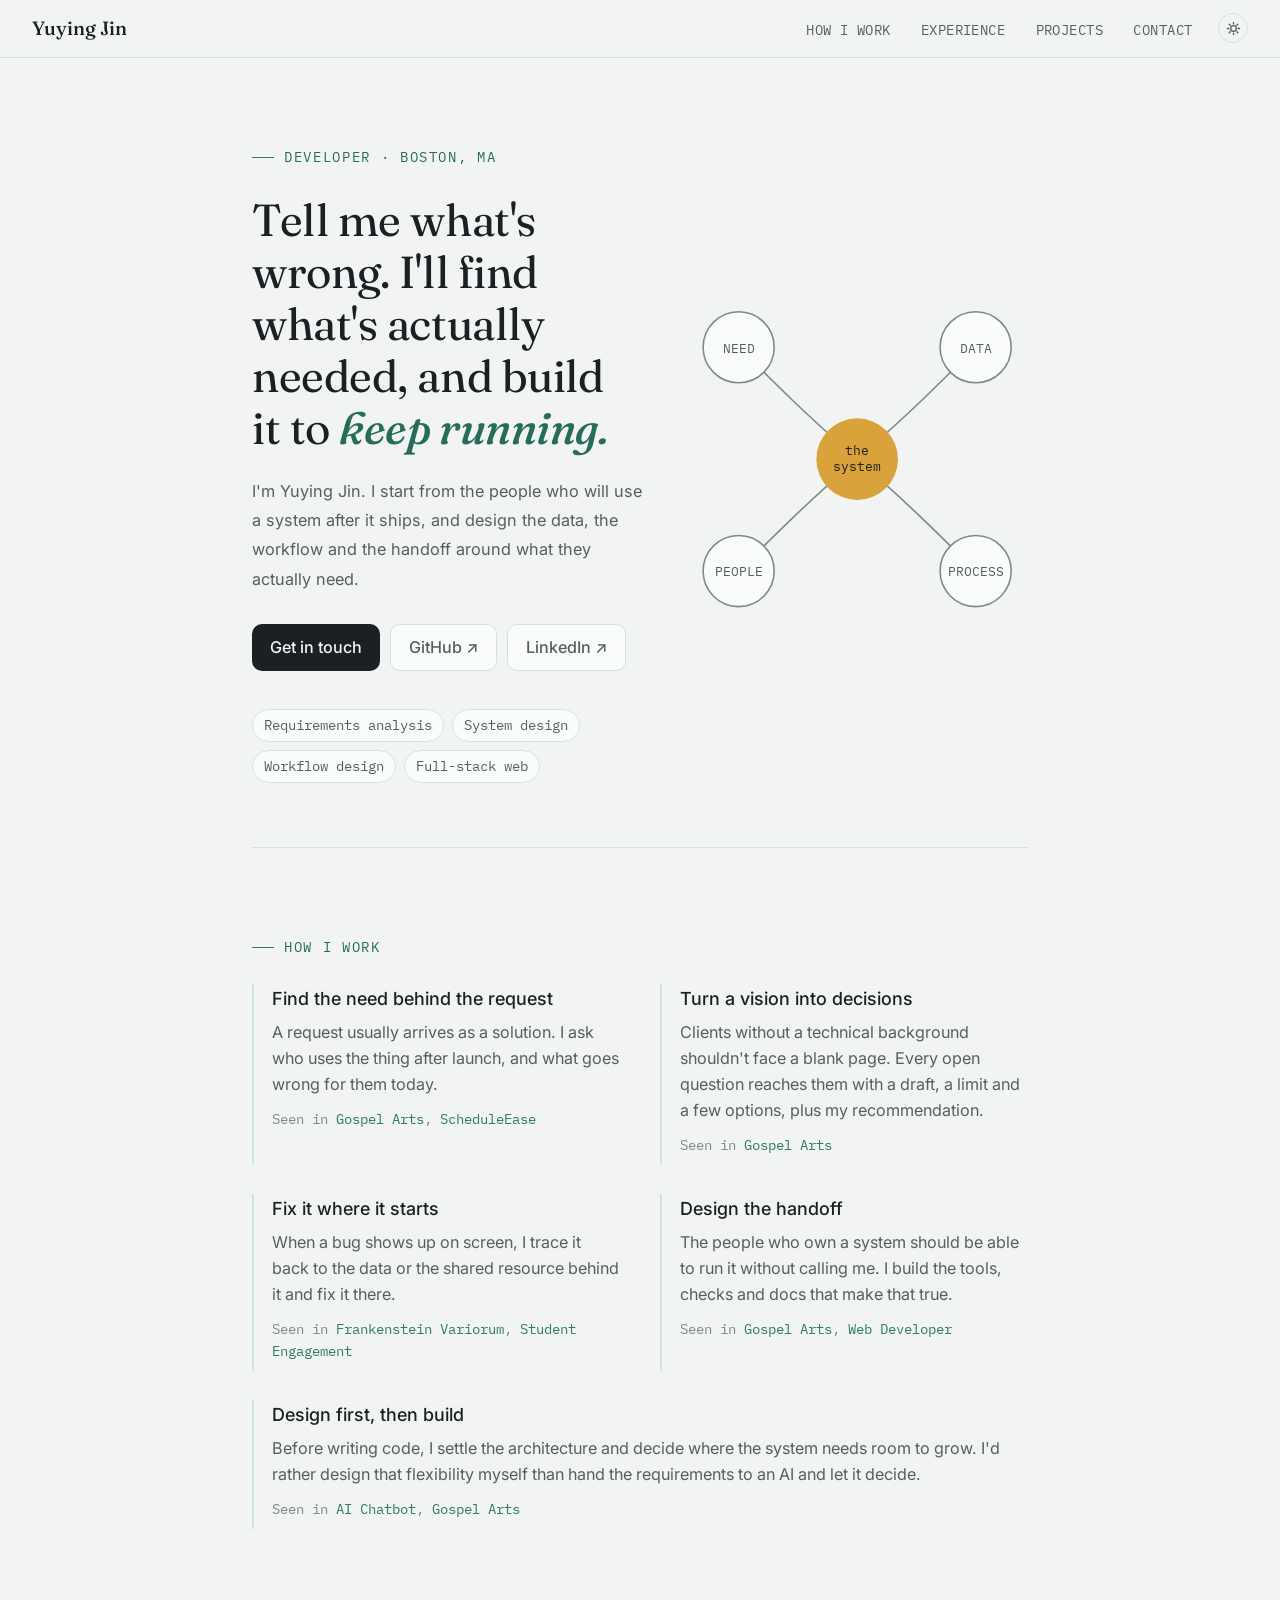
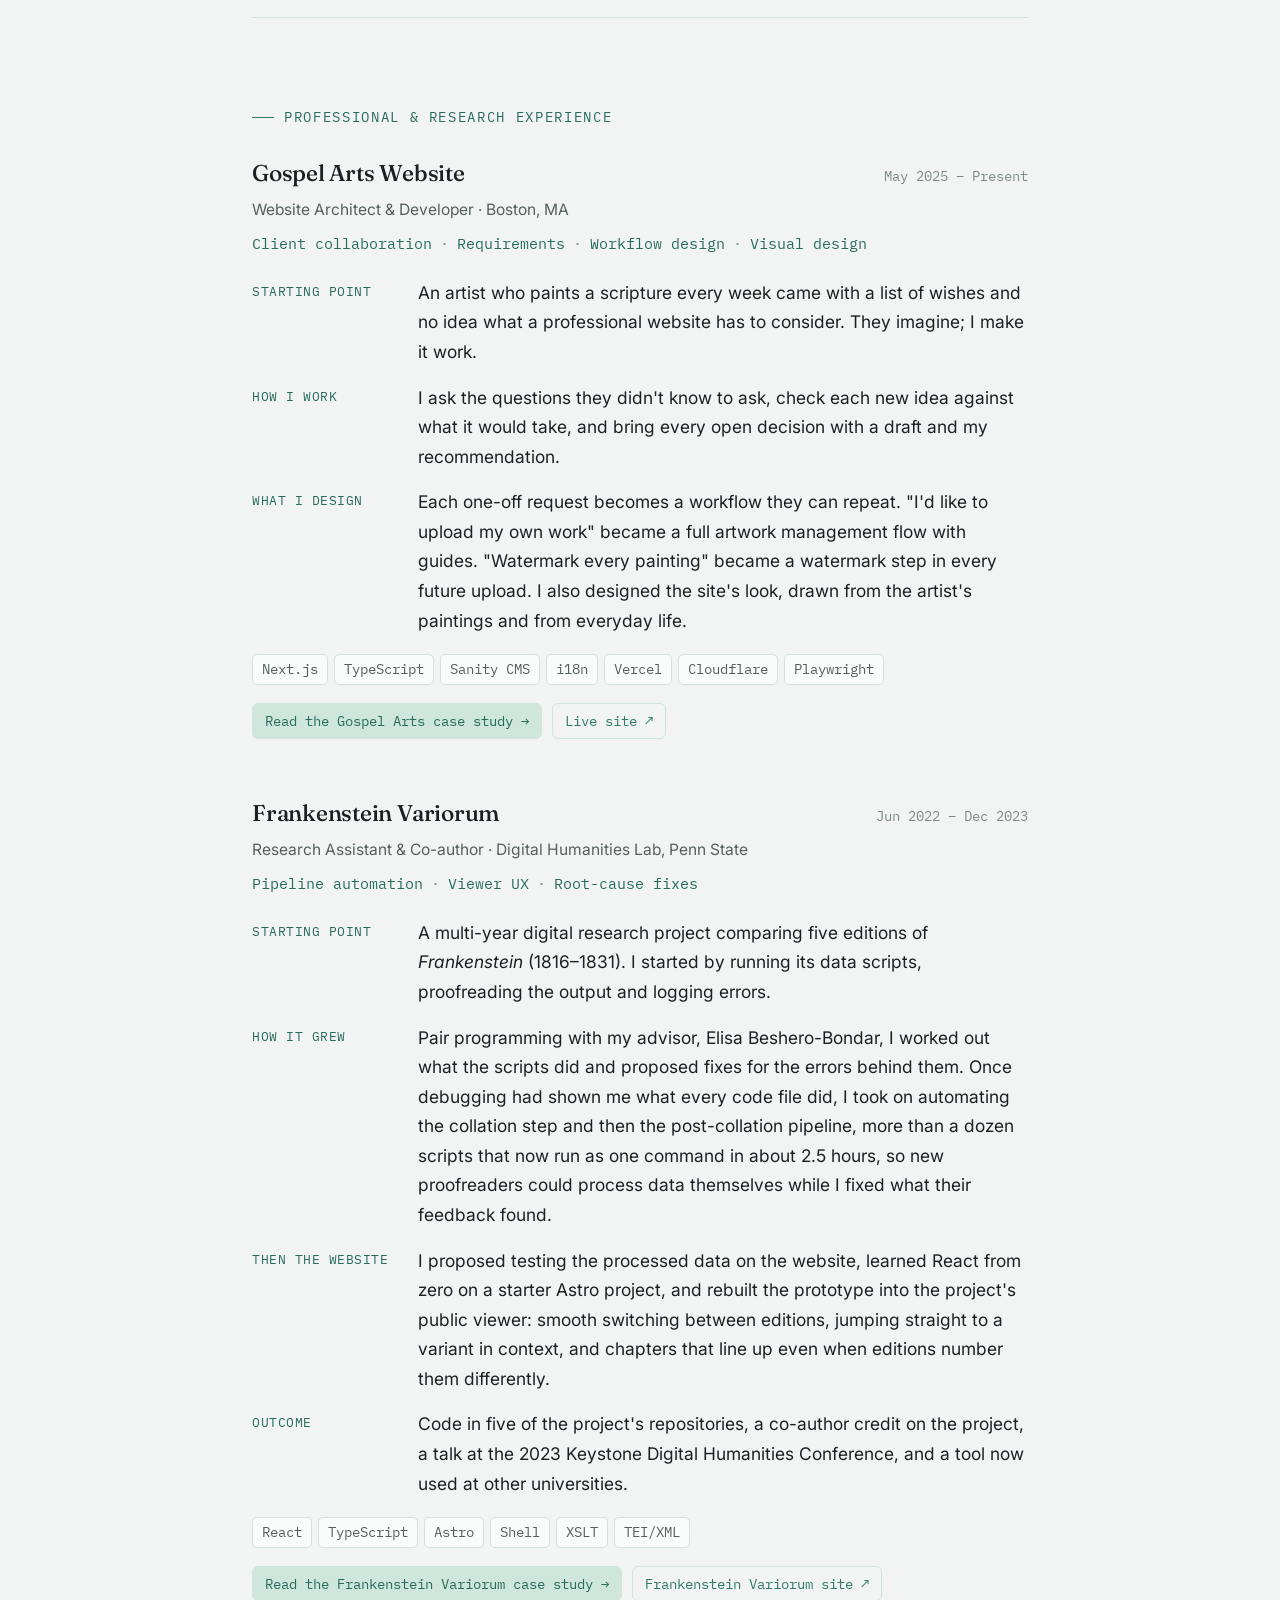
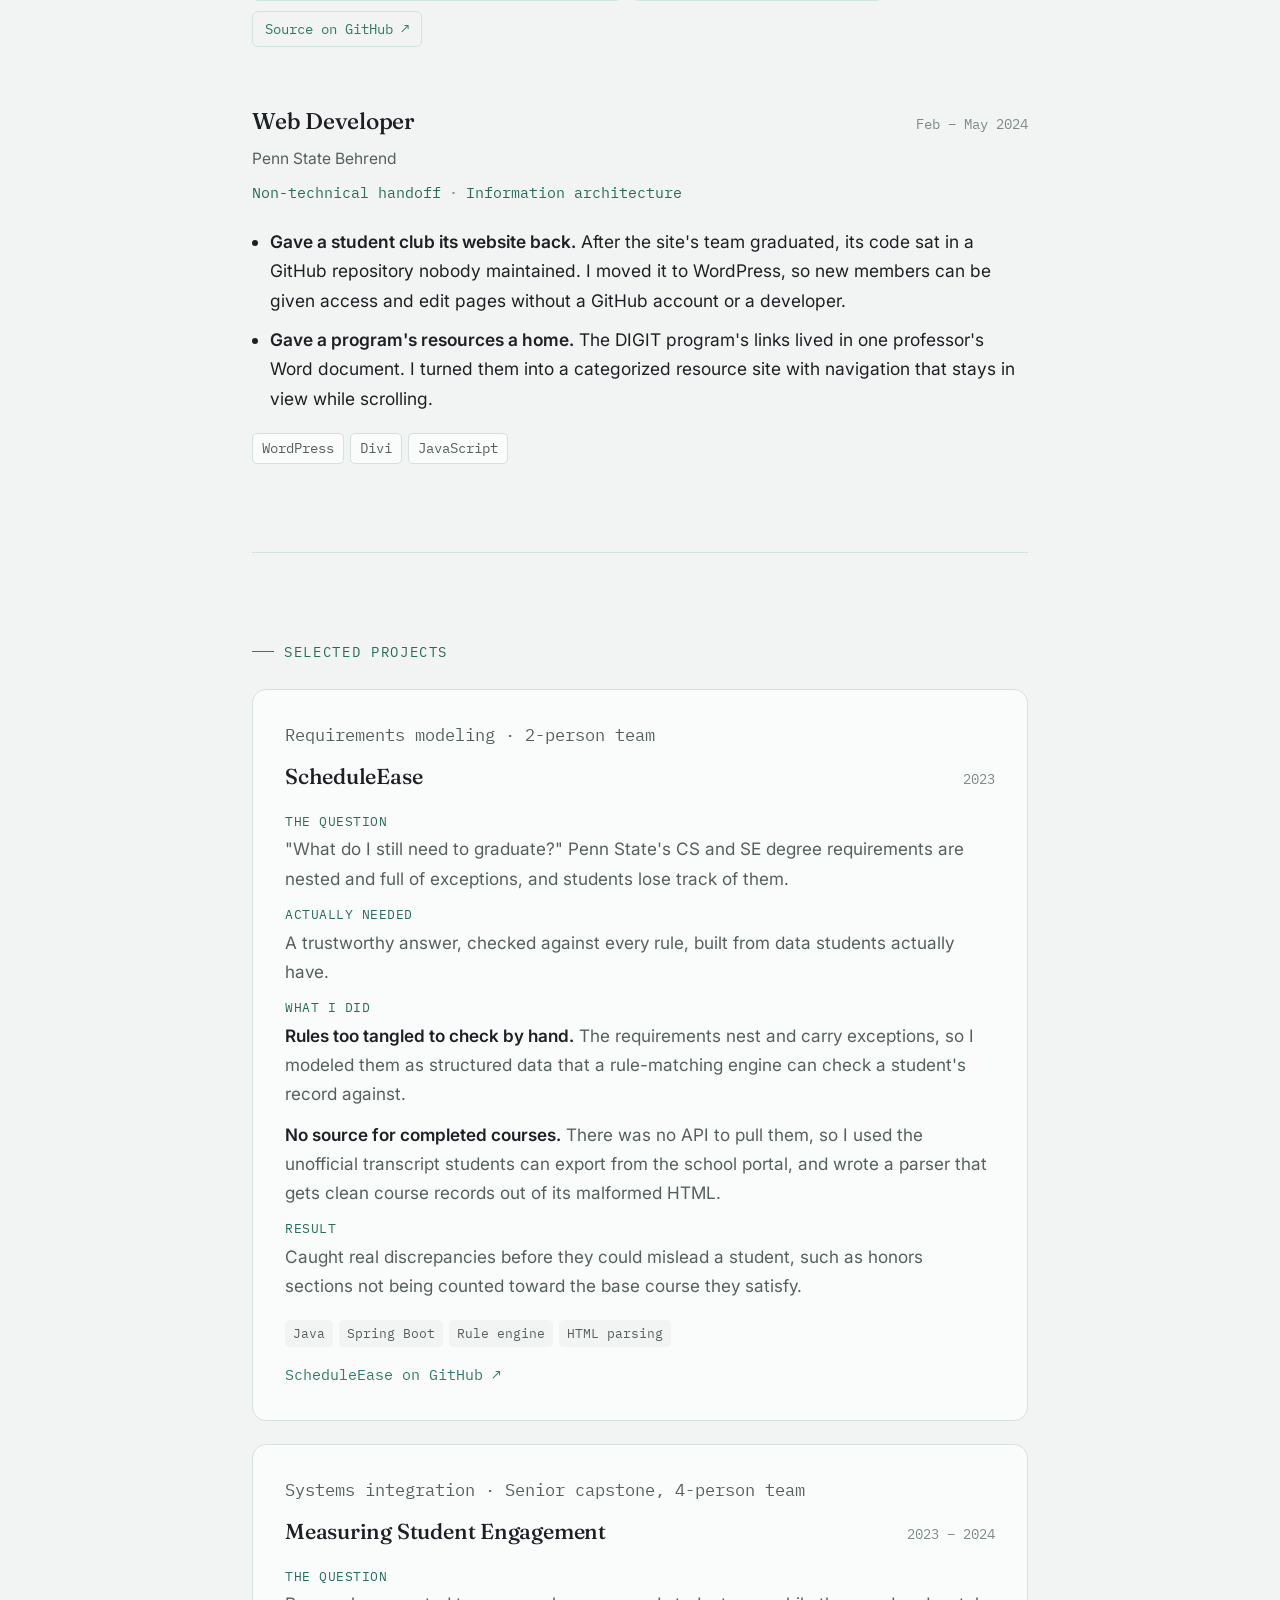
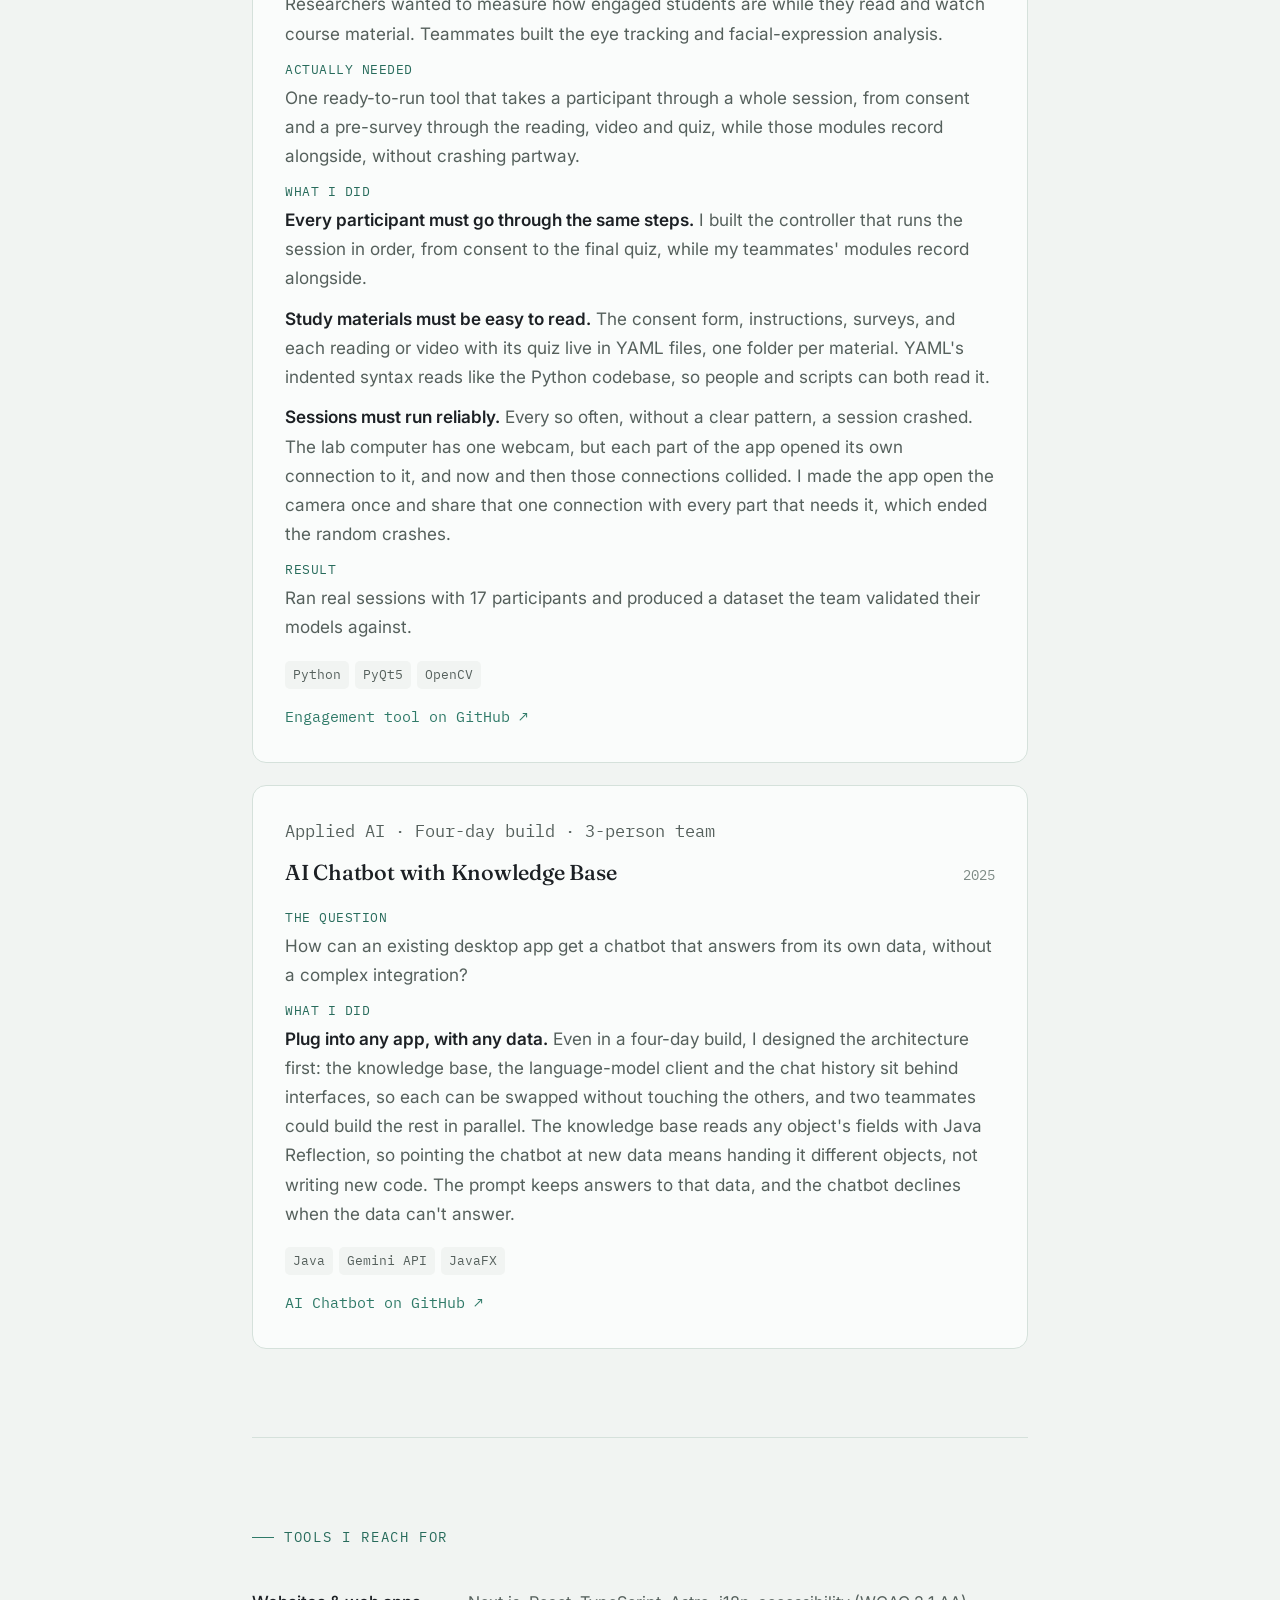
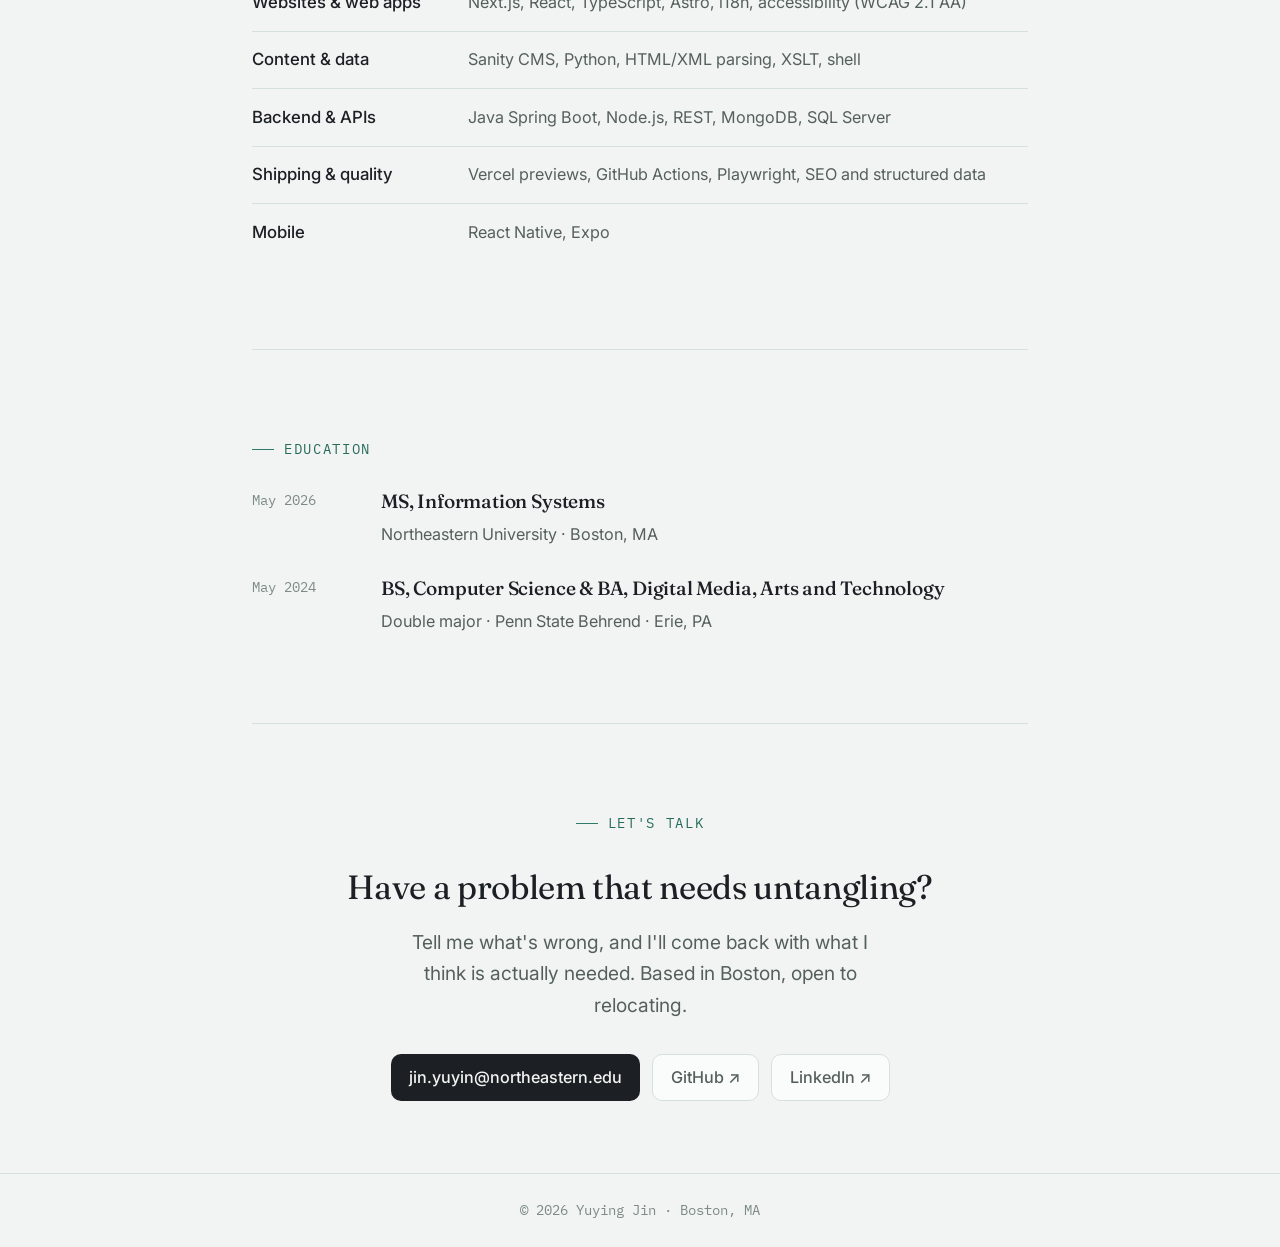
==== index.html @ 967699b0 "Add Google Search Console verification" ====
<!DOCTYPE html>
<html lang="en">
<head>
<meta charset="UTF-8">
<meta name="viewport" content="width=device-width, initial-scale=1.0">
<title>Yuying Jin · Developer in Boston: Requirements, Systems, Workflows</title>
<meta name="description" content="Yuying Jin is a Boston-based full-stack developer who turns vague needs into working systems: requirements analysis, system and workflow design, and handoffs non-technical teams can run.">
<link rel="canonical" href="https://yuying-jin.github.io/">
<meta name="author" content="Yuying Jin">
<meta name="google-site-verification" content="AFJgG_rHsG5r-a4M-O23NNN3hDXJreeuIgtJnZFR1L4">
<meta name="theme-color" content="#f1f4f2" media="(prefers-color-scheme: light)">
<meta name="theme-color" content="#12161c" media="(prefers-color-scheme: dark)">
<link rel="icon" href="assets/favicon.svg" type="image/svg+xml">

<meta property="og:type" content="profile">
<meta property="og:title" content="Yuying Jin · Developer in Boston">
<meta property="og:description" content="I find what's actually needed behind a request, then design the system and the workflow so it keeps running after I leave.">
<meta property="og:url" content="https://yuying-jin.github.io/">
<meta property="og:site_name" content="Yuying Jin">
<meta property="profile:first_name" content="Yuying">
<meta property="profile:last_name" content="Jin">
<meta name="twitter:card" content="summary">

<script type="application/ld+json">
{
  "@context": "https://schema.org",
  "@type": "ProfilePage",
  "url": "https://yuying-jin.github.io/",
  "mainEntity": {
    "@type": "Person",
    "@id": "https://yuying-jin.github.io/#me",
    "name": "Yuying Jin",
    "jobTitle": "Software Engineer",
    "description": "Full-stack developer focused on requirements analysis, system design and workflow design.",
    "url": "https://yuying-jin.github.io/",
    "address": { "@type": "PostalAddress", "addressLocality": "Boston", "addressRegion": "MA", "addressCountry": "US" },
    "alumniOf": [
      { "@type": "CollegeOrUniversity", "name": "Northeastern University", "url": "https://www.northeastern.edu/" },
      { "@type": "CollegeOrUniversity", "name": "Penn State Behrend", "url": "https://behrend.psu.edu/" }
    ],
    "knowsAbout": ["Requirements analysis", "System design", "Workflow design", "Full-stack web development", "Content management systems", "Next.js", "TypeScript", "Java", "Python"],
    "sameAs": ["https://github.com/Yuying-Jin", "https://www.linkedin.com/in/yuying-jin999"]
  }
}
</script>

<script>
  try { const t = localStorage.getItem('theme'); if (t) document.documentElement.dataset.theme = t; } catch (e) {}
</script>
<link rel="preconnect" href="https://fonts.googleapis.com">
<link rel="preconnect" href="https://fonts.gstatic.com" crossorigin>
<link href="https://fonts.googleapis.com/css2?family=Fraunces:ital,opsz,wght@0,9..144,400;0,9..144,500;1,9..144,500&family=Inter:wght@400;500;600&family=IBM+Plex+Mono:wght@400;500&display=swap" rel="stylesheet">
<link rel="stylesheet" href="assets/site.css">
</head>
<body>

<a id="back-to-top" href="#hero" aria-label="Back to top">
  <svg width="15" height="15" viewBox="0 0 16 16" fill="none" aria-hidden="true"><path d="M8 12V4M4 7l4-4 4 4" stroke="currentColor" stroke-width="1.5" stroke-linecap="round" stroke-linejoin="round"/></svg>
</a>

<nav aria-label="Main">
  <a href="#hero" class="nav-logo">Yuying Jin</a>
  <div class="nav-right">
    <ul class="nav-links">
      <li><a href="#how">How I work</a></li>
      <li><a href="#experience">Experience</a></li>
      <li><a href="#projects">Projects</a></li>
      <li><a href="#contact">Contact</a></li>
    </ul>
    <button class="theme-toggle" type="button" aria-label="Switch theme">
      <svg class="sun" width="15" height="15" viewBox="0 0 16 16" fill="none" aria-hidden="true"><circle cx="8" cy="8" r="3" stroke="currentColor" stroke-width="1.4"/><path d="M8 1.5v1.6M8 12.9v1.6M1.5 8h1.6M12.9 8h1.6M3.4 3.4l1.1 1.1M11.5 11.5l1.1 1.1M3.4 12.6l1.1-1.1M11.5 4.5l1.1-1.1" stroke="currentColor" stroke-width="1.4" stroke-linecap="round"/></svg>
      <svg class="moon" width="15" height="15" viewBox="0 0 16 16" fill="none" aria-hidden="true"><path d="M13.5 9.6A5.6 5.6 0 0 1 6.4 2.5a5.6 5.6 0 1 0 7.1 7.1Z" stroke="currentColor" stroke-width="1.4" stroke-linejoin="round"/></svg>
    </button>
  </div>
</nav>

<main class="container">

  <!-- HERO -->
  <section id="hero">
    <div class="hero-grid">
      <div>
        <p class="eyebrow">Developer · Boston, MA</p>
        <h1>Tell me what's wrong. I'll find what's actually needed, and build it to <em>keep running.</em></h1>
        <p class="hero-desc">
          I'm Yuying Jin. I start from the people who will use a system after it ships,
          and design the data, the workflow and the handoff around what they actually need.
        </p>
        <div class="hero-actions">
          <a href="mailto:jin.yuyin@northeastern.edu" class="btn btn-dark">Get in touch</a>
          <a href="https://github.com/Yuying-Jin" target="_blank" rel="noopener" class="btn btn-outline">GitHub ↗</a>
          <a href="https://www.linkedin.com/in/yuying-jin999" target="_blank" rel="noopener" class="btn btn-outline">LinkedIn ↗</a>
        </div>
        <ul class="hero-tags" aria-label="Focus areas">
          <li class="htag">Requirements analysis</li>
          <li class="htag">System design</li>
          <li class="htag">Workflow design</li>
          <li class="htag">Full-stack web</li>
        </ul>
      </div>

      <div class="node-diagram" aria-hidden="true">
        <svg viewBox="0 0 260 260">
          <path class="path p1" d="M40,45 C70,75 90,95 130,130" />
          <path class="path p2" d="M220,45 C190,75 170,95 130,130" />
          <path class="path p3" d="M40,215 C70,185 90,165 130,130" />
          <path class="path p4" d="M220,215 C190,185 170,165 130,130" />

          <circle class="leaf" cx="40" cy="45" r="27"/>
          <text x="40" y="49" text-anchor="middle">NEED</text>

          <circle class="leaf" cx="220" cy="45" r="27"/>
          <text x="220" y="49" text-anchor="middle">DATA</text>

          <circle class="leaf" cx="40" cy="215" r="27"/>
          <text x="40" y="219" text-anchor="middle">PEOPLE</text>

          <circle class="leaf" cx="220" cy="215" r="27"/>
          <text x="220" y="219" text-anchor="middle">PROCESS</text>

          <circle class="core" cx="130" cy="130" r="31"/>
          <text class="core-label" x="130" y="127" text-anchor="middle">the</text>
          <text class="core-label" x="130" y="139" text-anchor="middle">system</text>
        </svg>
      </div>
    </div>
  </section>

  <!-- HOW I WORK -->
  <section id="how">
    <h2 class="eyebrow">How I work</h2>
    <div class="how-grid">
      <div class="how-block">
        <h3>Find the need behind the request</h3>
        <p>A request usually arrives as a solution. I ask who uses the thing after launch, and what goes wrong for them today.</p>
        <p class="seen-in">Seen in <a href="#gospel-arts">Gospel Arts</a>, <a href="#scheduleease">ScheduleEase</a></p>
      </div>
      <div class="how-block">
        <h3>Turn a vision into decisions</h3>
        <p>Clients without a technical background shouldn't face a blank page. Every open question reaches them with a draft, a limit and a few options, plus my recommendation.</p>
        <p class="seen-in">Seen in <a href="work/gospel-arts/#collaboration">Gospel Arts</a></p>
      </div>
      <div class="how-block">
        <h3>Fix it where it starts</h3>
        <p>When a bug shows up on screen, I trace it back to the data or the shared resource behind it and fix it there.</p>
        <p class="seen-in">Seen in <a href="work/frankenstein-variorum/#where-to-fix">Frankenstein Variorum</a>, <a href="#student-engagement">Student Engagement</a></p>
      </div>
      <div class="how-block">
        <h3>Design the handoff</h3>
        <p>The people who own a system should be able to run it without calling me. I build the tools, checks and docs that make that true.</p>
        <p class="seen-in">Seen in <a href="#gospel-arts">Gospel Arts</a>, <a href="#web-developer">Web Developer</a></p>
      </div>
      <div class="how-block">
        <h3>Design first, then build</h3>
        <p>Before writing code, I settle the architecture and decide where the system needs room to grow. I'd rather design that flexibility myself than hand the requirements to an AI and let it decide.</p>
        <p class="seen-in">Seen in <a href="#ai-chatbot">AI Chatbot</a>, <a href="work/gospel-arts/#collaboration">Gospel Arts</a></p>
      </div>
    </div>
  </section>

  <!-- PROFESSIONAL & RESEARCH EXPERIENCE -->
  <section id="experience">
    <h2 class="eyebrow">Professional &amp; Research Experience</h2>

    <article class="case" id="gospel-arts">
      <div class="case-head">
        <h3>Gospel Arts Website</h3>
        <span class="case-date">May 2025 – Present</span>
      </div>
      <p class="case-org">Website Architect &amp; Developer · Boston, MA</p>
      <ul class="case-badges"><li>Client collaboration</li><li>Requirements</li><li>Workflow design</li><li>Visual design</li></ul>
      <div class="case-rows">
        <div class="case-row"><div class="k">Starting point</div><div class="v">An artist who paints a scripture every week came with a list of wishes and no idea what a professional website has to consider. They imagine; I make it work.</div></div>
        <div class="case-row"><div class="k">How I work</div><div class="v">I ask the questions they didn't know to ask, check each new idea against what it would take, and bring every open decision with a draft and my recommendation.</div></div>
        <div class="case-row"><div class="k">What I design</div><div class="v">Each one-off request becomes a workflow they can repeat. "I'd like to upload my own work" became a full artwork management flow with guides. "Watermark every painting" became a watermark step in every future upload. I also designed the site's look, drawn from the artist's paintings and from everyday life.</div></div>
      </div>
      <ul class="case-tools" aria-label="Tools"><li class="pill">Next.js</li><li class="pill">TypeScript</li><li class="pill">Sanity CMS</li><li class="pill">i18n</li><li class="pill">Vercel</li><li class="pill">Cloudflare</li><li class="pill">Playwright</li></ul>
      <div class="case-links">
        <a href="work/gospel-arts/" class="case-link primary">Read the Gospel Arts case study →</a>
        <a href="https://www.sjgart.org/" target="_blank" rel="noopener" class="case-link">Live site ↗</a>
      </div>
    </article>

    <article class="case" id="frankenstein-variorum">
      <div class="case-head">
        <h3>Frankenstein Variorum</h3>
        <span class="case-date">Jun 2022 – Dec 2023</span>
      </div>
      <p class="case-org">Research Assistant &amp; Co-author · Digital Humanities Lab, Penn State</p>
      <ul class="case-badges"><li>Pipeline automation</li><li>Viewer UX</li><li>Root-cause fixes</li></ul>
      <div class="case-rows">
        <div class="case-row"><div class="k">Starting point</div><div class="v">A multi-year digital research project comparing five editions of <em>Frankenstein</em> (1816–1831). I started by running its data scripts, proofreading the output and logging errors.</div></div>
        <div class="case-row"><div class="k">How it grew</div><div class="v">Pair programming with my advisor, Elisa Beshero-Bondar, I worked out what the scripts did and proposed fixes for the errors behind them. Once debugging had shown me what every code file did, I took on automating the collation step and then the post-collation pipeline, more than a dozen scripts that now run as one command in about 2.5 hours, so new proofreaders could process data themselves while I fixed what their feedback found.</div></div>
        <div class="case-row"><div class="k">Then the website</div><div class="v">I proposed testing the processed data on the website, learned React from zero on a starter Astro project, and rebuilt the prototype into the project's public viewer: smooth switching between editions, jumping straight to a variant in context, and chapters that line up even when editions number them differently.</div></div>
        <div class="case-row"><div class="k">Outcome</div><div class="v">Code in five of the project's repositories, a co-author credit on the project, a talk at the 2023 Keystone Digital Humanities Conference, and a tool now used at other universities.</div></div>
      </div>
      <ul class="case-tools" aria-label="Tools"><li class="pill">React</li><li class="pill">TypeScript</li><li class="pill">Astro</li><li class="pill">Shell</li><li class="pill">XSLT</li><li class="pill">TEI/XML</li></ul>
      <div class="case-links">
        <a href="work/frankenstein-variorum/" class="case-link primary">Read the Frankenstein Variorum case study →</a>
        <a href="https://frankensteinvariorum.org/" target="_blank" rel="noopener" class="case-link">Frankenstein Variorum site ↗</a>
        <a href="https://github.com/FrankensteinVariorum" target="_blank" rel="noopener" class="case-link">Source on GitHub ↗</a>
      </div>
    </article>

    <article class="case" id="web-developer">
      <div class="case-head">
        <h3>Web Developer</h3>
        <span class="case-date">Feb – May 2024</span>
      </div>
      <p class="case-org">Penn State Behrend</p>
      <ul class="case-badges"><li>Non-technical handoff</li><li>Information architecture</li></ul>
      <ul class="plain">
        <li><strong>Gave a student club its website back.</strong> After the site's team graduated, its code sat in a GitHub repository nobody maintained. I moved it to WordPress, so new members can be given access and edit pages without a GitHub account or a developer.</li>
        <li><strong>Gave a program's resources a home.</strong> The DIGIT program's links lived in one professor's Word document. I turned them into a categorized resource site with navigation that stays in view while scrolling.</li>
      </ul>
      <ul class="case-tools" aria-label="Tools"><li class="pill">WordPress</li><li class="pill">Divi</li><li class="pill">JavaScript</li></ul>
    </article>
  </section>

  <!-- PROJECTS -->
  <section id="projects">
    <h2 class="eyebrow">Selected Projects</h2>
    <div class="proj-list">

      <article class="proj-card" id="scheduleease">
        <p class="proj-num">Requirements modeling · 2-person team</p>
        <div class="proj-head"><h3>ScheduleEase</h3><span class="case-date">2023</span></div>
        <p><span class="proj-label">The question</span>"What do I still need to graduate?" Penn State's CS and SE degree requirements are nested and full of exceptions, and students lose track of them.</p>
        <p><span class="proj-label">Actually needed</span>A trustworthy answer, checked against every rule, built from data students actually have.</p>
        <p><span class="proj-label">What I did</span><strong>Rules too tangled to check by hand.</strong> The requirements nest and carry exceptions, so I modeled them as structured data that a rule-matching engine can check a student's record against.</p>
        <p><strong>No source for completed courses.</strong> There was no API to pull them, so I used the unofficial transcript students can export from the school portal, and wrote a parser that gets clean course records out of its malformed HTML.</p>
        <p><span class="proj-label">Result</span>Caught real discrepancies before they could mislead a student, such as honors sections not being counted toward the base course they satisfy.</p>
        <ul class="proj-tags" aria-label="Tools"><li class="proj-tag">Java</li><li class="proj-tag">Spring Boot</li><li class="proj-tag">Rule engine</li><li class="proj-tag">HTML parsing</li></ul>
        <a href="https://github.com/Yuying-Jin/SE411/tree/main/ScheduleEase" target="_blank" rel="noopener" class="proj-link">ScheduleEase on GitHub ↗</a>
      </article>

      <article class="proj-card" id="student-engagement">
        <p class="proj-num">Systems integration · Senior capstone, 4-person team</p>
        <div class="proj-head"><h3>Measuring Student Engagement</h3><span class="case-date">2023 – 2024</span></div>
        <p><span class="proj-label">The question</span>Researchers wanted to measure how engaged students are while they read and watch course material. Teammates built the eye tracking and facial-expression analysis.</p>
        <p><span class="proj-label">Actually needed</span>One ready-to-run tool that takes a participant through a whole session, from consent and a pre-survey through the reading, video and quiz, while those modules record alongside, without crashing partway.</p>
        <p><span class="proj-label">What I did</span><strong>Every participant must go through the same steps.</strong> I built the controller that runs the session in order, from consent to the final quiz, while my teammates' modules record alongside.</p>
        <p><strong>Study materials must be easy to read.</strong> The consent form, instructions, surveys, and each reading or video with its quiz live in YAML files, one folder per material. YAML's indented syntax reads like the Python codebase, so people and scripts can both read it.</p>
        <p><strong>Sessions must run reliably.</strong> Every so often, without a clear pattern, a session crashed. The lab computer has one webcam, but each part of the app opened its own connection to it, and now and then those connections collided. I made the app open the camera once and share that one connection with every part that needs it, which ended the random crashes.</p>
        <p><span class="proj-label">Result</span>Ran real sessions with 17 participants and produced a dataset the team validated their models against.</p>
        <ul class="proj-tags" aria-label="Tools"><li class="proj-tag">Python</li><li class="proj-tag">PyQt5</li><li class="proj-tag">OpenCV</li></ul>
        <a href="https://github.com/neha26pp/MLEngagementTool" target="_blank" rel="noopener" class="proj-link">Engagement tool on GitHub ↗</a>
      </article>

      <article class="proj-card" id="ai-chatbot">
        <p class="proj-num">Applied AI · Four-day build · 3-person team</p>
        <div class="proj-head"><h3>AI Chatbot with Knowledge Base</h3><span class="case-date">2025</span></div>
        <p><span class="proj-label">The question</span>How can an existing desktop app get a chatbot that answers from its own data, without a complex integration?</p>
        <p><span class="proj-label">What I did</span><strong>Plug into any app, with any data.</strong> Even in a four-day build, I designed the architecture first: the knowledge base, the language-model client and the chat history sit behind interfaces, so each can be swapped without touching the others, and two teammates could build the rest in parallel. The knowledge base reads any object's fields with Java Reflection, so pointing the chatbot at new data means handing it different objects, not writing new code. The prompt keeps answers to that data, and the chatbot declines when the data can't answer.</p>
        <ul class="proj-tags" aria-label="Tools"><li class="proj-tag">Java</li><li class="proj-tag">Gemini API</li><li class="proj-tag">JavaFX</li></ul>
        <a href="https://github.com/Yuying-Jin/Chatbot-Lexa" target="_blank" rel="noopener" class="proj-link">AI Chatbot on GitHub ↗</a>
      </article>

    </div>
  </section>

  <!-- SKILLS -->
  <section id="skills">
    <h2 class="eyebrow">Tools I reach for</h2>
    <div class="skill-rows">
      <div class="skill-row"><h3>Websites &amp; web apps</h3><p>Next.js, React, TypeScript, Astro, i18n, accessibility (WCAG 2.1 AA)</p></div>
      <div class="skill-row"><h3>Content &amp; data</h3><p>Sanity CMS, Python, HTML/XML parsing, XSLT, shell</p></div>
      <div class="skill-row"><h3>Backend &amp; APIs</h3><p>Java Spring Boot, Node.js, REST, MongoDB, SQL Server</p></div>
      <div class="skill-row"><h3>Shipping &amp; quality</h3><p>Vercel previews, GitHub Actions, Playwright, SEO and structured data</p></div>
      <div class="skill-row"><h3>Mobile</h3><p>React Native, Expo</p></div>
    </div>
  </section>

  <!-- EDUCATION -->
  <section id="education">
    <h2 class="eyebrow">Education</h2>
    <div class="edu-list">
      <div class="edu-item">
        <div class="edu-date">May 2026</div>
        <div>
          <h3>MS, Information Systems</h3>
          <p>Northeastern University · Boston, MA</p>
        </div>
      </div>
      <div class="edu-item">
        <div class="edu-date">May 2024</div>
        <div>
          <h3>BS, Computer Science &amp; BA, Digital Media, Arts and Technology</h3>
          <p>Double major · Penn State Behrend · Erie, PA</p>
        </div>
      </div>
    </div>
  </section>

  <!-- CONTACT -->
  <section id="contact">
    <p class="eyebrow" style="justify-content:center;">Let's talk</p>
    <h2 class="title">Have a problem that needs untangling?</h2>
    <p class="sub">Tell me what's wrong, and I'll come back with what I think is actually needed. Based in Boston, open to relocating.</p>
    <div class="contact-links">
      <a href="mailto:jin.yuyin@northeastern.edu" class="btn btn-dark">jin.yuyin@northeastern.edu</a>
      <a href="https://github.com/Yuying-Jin" target="_blank" rel="noopener" class="btn btn-outline">GitHub ↗</a>
      <a href="https://www.linkedin.com/in/yuying-jin999" target="_blank" rel="noopener" class="btn btn-outline">LinkedIn ↗</a>
    </div>
  </section>

</main>

<footer>© 2026 Yuying Jin · Boston, MA</footer>

<script src="assets/site.js" defer></script>
</body>
</html>
---- assets/site.css ----
/* Light: celadon on a cool off-white, one gamboge node. Dark: night blue, gamboge accent. */
:root {
  --paper: #f1f4f2;
  --paper-raised: #fafcfb;
  --ink: #1c2024;
  --ink-muted: #55605c;
  --ink-faint: #7d8a85;
  --line: #d5e1db;
  --accent: #2f7a68;
  --accent-deep: #276b5b;
  --accent-soft: #cfe6dd;
  --gamboge: #d9a23a;
  --on-gamboge: #1c2024;
  --nav-bg: rgba(241,244,242,0.88);
  --shadow: rgba(28,32,36,0.07);
  --radius: 10px;
}
@media (prefers-color-scheme: dark) {
  :root:not([data-theme="light"]) {
    --paper: #12161c; --paper-raised: #191f27; --ink: #e8e9ec; --ink-muted: #a3a9b3; --ink-faint: #7a828e;
    --line: #28303b; --accent: #e6ae45; --accent-deep: #f0c46e; --accent-soft: #36301c;
    --gamboge: #e3a93f; --on-gamboge: #12161c; --nav-bg: rgba(18,22,28,0.88); --shadow: rgba(0,0,0,0.3);
    color-scheme: dark;
  }
}
:root[data-theme="dark"] {
  --paper: #12161c; --paper-raised: #191f27; --ink: #e8e9ec; --ink-muted: #a3a9b3; --ink-faint: #7a828e;
  --line: #28303b; --accent: #e6ae45; --accent-deep: #f0c46e; --accent-soft: #36301c;
  --gamboge: #e3a93f; --on-gamboge: #12161c; --nav-bg: rgba(18,22,28,0.88); --shadow: rgba(0,0,0,0.3);
  color-scheme: dark;
}

* { margin:0; padding:0; box-sizing:border-box; }
html { scroll-behavior:smooth; }
body {
  background:var(--paper); color:var(--ink);
  font-family:'Inter',system-ui,sans-serif; font-size:19.2px; line-height:1.65;
  -webkit-font-smoothing:antialiased;
}
h1,h2,h3 { font-family:'Fraunces',Georgia,serif; letter-spacing:-0.01em; text-wrap:balance; }
.mono { font-family:'IBM Plex Mono',ui-monospace,monospace; }
::selection { background:var(--accent-soft); color:var(--accent-deep); }
a { color:inherit; }
a:focus-visible, button:focus-visible { outline:2px solid var(--accent); outline-offset:3px; border-radius:4px; }

nav {
  position:sticky; top:0; z-index:100;
  background:var(--nav-bg); backdrop-filter:blur(10px);
  border-bottom:1px solid var(--line);
  padding:0 2rem; height:58px;
  display:flex; align-items:center; justify-content:space-between; gap:1rem;
}
.nav-logo { font-family:'Fraunces',Georgia,serif; font-weight:500; font-size:19.2px; text-decoration:none; }
.nav-right { display:flex; align-items:center; gap:1.6rem; }
.nav-links { display:flex; gap:1.9rem; list-style:none; }
.nav-links a {
  font-family:'IBM Plex Mono',ui-monospace,monospace; font-size:14.4px; letter-spacing:0.03em;
  text-decoration:none; color:var(--ink-muted); transition:color .15s;
  text-transform:uppercase;
}
.nav-links a:hover, .nav-links a.active { color:var(--accent-deep); }
.theme-toggle {
  background:none; border:1px solid var(--line); border-radius:50%; width:30px; height:30px;
  display:flex; align-items:center; justify-content:center; color:var(--ink-muted); cursor:pointer;
  transition:border-color .15s, color .15s;
}
.theme-toggle:hover { border-color:var(--accent); color:var(--accent-deep); }
.theme-toggle .moon { display:none; }
:root[data-theme="dark"] .theme-toggle .sun { display:none; }
:root[data-theme="dark"] .theme-toggle .moon { display:block; }

.container { max-width:840px; margin:0 auto; padding:0 2rem; }
section { padding:5.5rem 0; }
section + section { border-top:1px solid var(--line); }

.eyebrow {
  font-family:'IBM Plex Mono',ui-monospace,monospace; font-size:13.8px; letter-spacing:0.12em;
  text-transform:uppercase; color:var(--accent-deep);
  display:flex; align-items:center; gap:10px; margin-bottom:1.6rem;
}
.eyebrow::before { content:''; width:22px; height:1px; background:var(--accent); }
h2.eyebrow { font-weight:400; }

/* ---------- HERO ---------- */
#hero { padding:5.5rem 0 4rem; overflow:hidden; }
.hero-grid { display:grid; grid-template-columns:1.15fr 1fr; gap:2.5rem; align-items:center; }
h1 { font-size:clamp(2.4rem,5.04vw,3.36rem); font-weight:400; line-height:1.16; margin-bottom:1.4rem; }
h1 em { font-style:italic; color:var(--accent-deep); font-weight:500; }
#hero h1 { font-size:clamp(2rem,4.2vw,2.8rem); }
.hero-desc { color:var(--ink-muted); font-size:1.02rem; line-height:1.8; margin-bottom:1.9rem; max-width:480px; }
.hero-actions { display:flex; gap:10px; flex-wrap:wrap; }
.btn {
  display:inline-flex; align-items:center; gap:6px; padding:9px 18px;
  border-radius:var(--radius); font-size:16.2px; font-weight:500;
  text-decoration:none; transition:transform .12s,background .12s,border-color .12s;
}
.btn:hover { transform:translateY(-1px); }
.btn-dark { background:var(--ink); color:var(--paper); }
.btn-dark:hover { background:var(--accent-deep); }
.btn-outline { background:var(--paper-raised); color:var(--ink-muted); border:1px solid var(--line); }
.btn-outline:hover { border-color:var(--accent); color:var(--accent-deep); }

.node-diagram { position:relative; }
.node-diagram svg { width:100%; height:auto; overflow:visible; }
.node-diagram .path {
  fill:none; stroke:var(--ink-faint); stroke-width:1.2;
  stroke-dasharray:220; stroke-dashoffset:220;
  animation:draw 1.4s ease forwards;
}
.node-diagram .path.p2 { animation-delay:.15s; }
.node-diagram .path.p3 { animation-delay:.3s; }
.node-diagram .path.p4 { animation-delay:.45s; }
@keyframes draw { to { stroke-dashoffset:0; } }
.node-diagram circle.leaf { fill:var(--paper-raised); stroke:var(--ink-faint); stroke-width:1.2; }
.node-diagram circle.core { fill:var(--gamboge); }
.node-diagram text { font-family:'IBM Plex Mono',ui-monospace,monospace; font-size:10px; fill:var(--ink-muted); }
.node-diagram text.core-label { fill:var(--on-gamboge); font-size:9.5px; }
@media (prefers-reduced-motion:reduce) {
  html { scroll-behavior:auto; }
  .node-diagram .path { animation:none; stroke-dashoffset:0; }
}

.hero-tags { display:flex; flex-wrap:wrap; gap:8px; margin-top:2.4rem; list-style:none; }
.htag {
  font-family:'IBM Plex Mono',ui-monospace,monospace; font-size:13.8px; padding:4px 11px;
  border-radius:100px; border:1px solid var(--line); background:var(--paper-raised); color:var(--ink-muted);
}

/* ---------- HOW I WORK ---------- */
.how-grid { display:grid; grid-template-columns:repeat(2,minmax(0,1fr)); gap:1.8rem 2.5rem; }
.how-block:last-child:nth-child(odd) { grid-column:1 / -1; }
.how-block { border-left:2px solid var(--accent-soft); padding-left:1.1rem; }
.how-block h3 { font-size:18px; font-weight:500; margin-bottom:.4rem; font-family:'Inter',system-ui,sans-serif; letter-spacing:0; }
.how-block p { font-size:16.2px; color:var(--ink-muted); margin-bottom:.6rem; line-height:1.6; }
.how-block .seen-in { font-family:'IBM Plex Mono',ui-monospace,monospace; font-size:13.8px; color:var(--ink-faint); }
.how-block .seen-in a { color:var(--accent); text-decoration:none; }
.how-block .seen-in a:hover { text-decoration:underline; }

/* ---------- EXPERIENCE ---------- */
.case { margin-bottom:3.5rem; }
.case:last-child { margin-bottom:0; }
.case-head { display:flex; justify-content:space-between; align-items:baseline; flex-wrap:wrap; gap:.5rem; margin-bottom:.3rem; }
.case-head h3 { font-size:22.8px; font-weight:500; }
.case-date { font-family:'IBM Plex Mono',ui-monospace,monospace; font-size:13.8px; color:var(--ink-faint); white-space:nowrap; }
.case-org { font-size:15.6px; color:var(--ink-muted); margin-bottom:.6rem; }
.case-badges { display:flex; flex-wrap:wrap; gap:6px 0; margin-bottom:1.3rem; font-family:'IBM Plex Mono',ui-monospace,monospace; font-size:15px; color:var(--accent-deep); list-style:none; }
.case-badges li:not(:last-child)::after { content:'·'; margin:0 8px; color:var(--ink-faint); }
.case-rows { display:flex; flex-direction:column; gap:1rem; }
.case-row { display:grid; grid-template-columns:150px minmax(0,1fr); gap:1rem; }
.case-row .k { font-family:'IBM Plex Mono',ui-monospace,monospace; font-size:13.2px; letter-spacing:.04em; text-transform:uppercase; color:var(--accent-deep); padding-top:3px; }
.case-row .v { font-size:17.4px; line-height:1.7; }
.case-row .v ul { padding-left:1.1rem; display:flex; flex-direction:column; gap:.5rem; }
.case ul.plain { padding-left:1.15rem; display:flex; flex-direction:column; gap:.6rem; }
.case ul.plain li { font-size:17.4px; line-height:1.7; }
.case li strong, .case-row strong { font-weight:600; }
.case-tools { display:flex; flex-wrap:wrap; gap:6px; margin-top:1.2rem; list-style:none; }
.pill { font-family:'IBM Plex Mono',ui-monospace,monospace; font-size:13.8px; padding:3px 9px; border-radius:5px; background:var(--paper-raised); border:1px solid var(--line); color:var(--ink-muted); }
.case-links { display:flex; flex-wrap:wrap; gap:10px; margin-top:1.1rem; }
.case-link {
  font-family:'IBM Plex Mono',ui-monospace,monospace; font-size:14.4px; text-decoration:none; color:var(--accent);
  border:1px solid var(--accent-soft); padding:5px 12px; border-radius:6px; transition:background .12s;
}
.case-link:hover { background:var(--accent-soft); color:var(--accent-deep); }
.case-link.primary { background:var(--accent-soft); color:var(--accent-deep); }
code.inline { font-family:'IBM Plex Mono',ui-monospace,monospace; font-size:.88em; background:var(--paper-raised); border:1px solid var(--line); border-radius:4px; padding:0 4px; }

/* ---------- PROJECTS ---------- */
.proj-list { display:flex; flex-direction:column; gap:1.4rem; }
.proj-card {
  background:var(--paper-raised); border:1px solid var(--line); border-radius:14px;
  padding:1.9rem 2rem; transition:border-color .15s,transform .15s;
}
.proj-card:hover { border-color:var(--accent); transform:translateY(-2px); }
.proj-num { font-family:'IBM Plex Mono',ui-monospace,monospace; font-size:13.2px; color:var(--accent); margin-bottom:.6rem; }
.proj-head { display:flex; justify-content:space-between; align-items:baseline; flex-wrap:wrap; gap:.5rem; margin-bottom:1rem; }
.proj-head h3 { margin-bottom:0 !important; }
.proj-card h3 { font-size:21.6px; font-weight:500; margin-bottom:1rem; }
.proj-card p { font-size:17.16px; color:var(--ink-muted); line-height:1.7; }
.proj-card p + p { margin-top:.7rem; }
.proj-label { font-family:'IBM Plex Mono',ui-monospace,monospace; font-size:12.6px; letter-spacing:.04em; text-transform:uppercase; color:var(--accent-deep); margin-bottom:.15rem; display:block; }
.proj-card p strong { color:var(--ink); font-weight:600; }
.proj-tags { display:flex; flex-wrap:wrap; gap:6px; margin-top:1.2rem; list-style:none; }
.proj-tag { font-family:'IBM Plex Mono',ui-monospace,monospace; font-size:13.2px; padding:3px 8px; border-radius:5px; background:var(--paper); color:var(--ink-muted); }
.proj-link { display:inline-block; margin-top:1rem; font-size:15px; color:var(--accent); text-decoration:none; font-family:'IBM Plex Mono',ui-monospace,monospace; }
.proj-link:hover { text-decoration:underline; }

/* ---------- SKILLS ---------- */
.skill-rows { display:flex; flex-direction:column; }
.skill-row { display:grid; grid-template-columns:200px minmax(0,1fr); gap:1rem; padding:.9rem 0; border-bottom:1px solid var(--line); align-items:baseline; }
.skill-row:last-child { border-bottom:none; }
.skill-row h3 { font-family:'Inter',system-ui,sans-serif; font-size:16.8px; font-weight:500; letter-spacing:0; }
.skill-row p { font-size:16.2px; color:var(--ink-muted); }

/* ---------- EDUCATION ---------- */
.edu-list { display:flex; flex-direction:column; gap:1.6rem; }
.edu-item { display:grid; grid-template-columns:110px 1fr; gap:1.2rem; }
.edu-date { font-family:'IBM Plex Mono',ui-monospace,monospace; font-size:14.4px; color:var(--ink-faint); padding-top:2px; }
.edu-item h3 { font-size:19.2px; font-weight:500; margin-bottom:.2rem; }
.edu-item p { font-size:16.2px; color:var(--ink-muted); }

/* ---------- CONTACT ---------- */
#contact { text-align:center; padding:5.5rem 0 4.5rem; }
#contact h2.title { font-size:2.1rem; font-weight:400; margin-bottom:.7rem; }
#contact p.sub { color:var(--ink-muted); margin-bottom:2rem; max-width:460px; margin-left:auto; margin-right:auto; }
.contact-links { display:flex; gap:12px; justify-content:center; flex-wrap:wrap; }

footer { border-top:1px solid var(--line); padding:1.6rem 2rem; text-align:center; font-family:'IBM Plex Mono',ui-monospace,monospace; font-size:13.8px; color:var(--ink-faint); }

#back-to-top {
  position:fixed; bottom:2rem; right:2rem; z-index:200; width:38px; height:38px; border-radius:50%;
  background:var(--paper-raised); border:1px solid var(--line); display:flex; align-items:center; justify-content:center;
  cursor:pointer; text-decoration:none; color:var(--ink-muted); opacity:0; pointer-events:none;
  transition:opacity .25s, transform .2s, border-color .15s; box-shadow:0 2px 12px var(--shadow);
}
#back-to-top.visible { opacity:1; pointer-events:auto; }
#back-to-top:hover { border-color:var(--accent); color:var(--accent-deep); transform:translateY(-2px); }

/* ---------- CASE STUDY PAGE ---------- */
.crumbs { font-family:'IBM Plex Mono',ui-monospace,monospace; font-size:14.4px; color:var(--ink-faint); margin-bottom:2rem; }
.crumbs a { color:var(--accent); text-decoration:none; }
.crumbs a:hover { text-decoration:underline; }
.cs-lede { font-size:1.3rem; color:var(--ink-muted); line-height:1.8; max-width:620px; }
.cs-facts { display:grid; grid-template-columns:repeat(4,minmax(0,1fr)); gap:1rem; margin-top:2.4rem; padding-top:1.6rem; border-top:1px solid var(--line); }
.cs-facts dt { font-family:'IBM Plex Mono',ui-monospace,monospace; font-size:12.6px; letter-spacing:.05em; text-transform:uppercase; color:var(--ink-faint); margin-bottom:.2rem; }
.cs-facts dd { font-size:16.8px; }
.prose { max-width:640px; }
.prose h2 { font-size:1.74rem; font-weight:400; margin-bottom:1rem; }
.prose h3 { font-size:1.26rem; font-weight:500; margin:1.8rem 0 .5rem; }
.prose p { font-size:18px; line-height:1.8; margin-bottom:1rem; }
.prose ul { padding-left:1.15rem; margin-bottom:1rem; display:flex; flex-direction:column; gap:.45rem; }
.prose li { font-size:18px; line-height:1.75; }
.prose strong { font-weight:600; }
.compare { display:grid; grid-template-columns:repeat(2,minmax(0,1fr)); gap:1rem; margin:1.4rem 0 .4rem; }
.compare div { background:var(--paper-raised); border:1px solid var(--line); border-radius:var(--radius); padding:1.1rem 1.2rem; }
.compare .k { font-family:'IBM Plex Mono',ui-monospace,monospace; font-size:12.6px; letter-spacing:.05em; text-transform:uppercase; color:var(--accent-deep); margin-bottom:.4rem; }
.compare p { font-size:16.8px; line-height:1.65; margin:0; }
.flow { display:flex; align-items:stretch; gap:0; margin:1.6rem 0 .6rem; overflow-x:auto; padding-bottom:4px; }
.flow-step { flex:1 1 0; min-width:120px; background:var(--paper-raised); border:1px solid var(--line); border-radius:8px; padding:.8rem .9rem; }
.flow-step.hub { border-color:var(--gamboge); box-shadow:inset 0 0 0 1px var(--gamboge); }
.flow-step b { display:block; font-size:15.6px; font-weight:600; margin-bottom:.2rem; }
.flow-step span { display:block; font-size:14.4px; color:var(--ink-muted); line-height:1.5; }
.flow-arrow { flex:0 0 22px; display:flex; align-items:center; justify-content:center; color:var(--ink-faint); font-family:'IBM Plex Mono',ui-monospace,monospace; font-size:15.6px; }
.flow-caption { font-size:15px; color:var(--ink-faint); margin-bottom:1.2rem; }
table.left-alone { width:100%; border-collapse:collapse; font-size:16.2px; margin:1rem 0 1.2rem; }
table.left-alone th, table.left-alone td { text-align:left; padding:.55rem .6rem; border-bottom:1px solid var(--line); vertical-align:top; }
table.left-alone th { font-family:'IBM Plex Mono',ui-monospace,monospace; font-size:12.6px; letter-spacing:.05em; text-transform:uppercase; color:var(--ink-faint); font-weight:400; }
table.left-alone td:first-child { font-family:'IBM Plex Mono',ui-monospace,monospace; font-size:15px; white-space:nowrap; }
.table-wrap { overflow-x:auto; }
.cs-next { display:flex; justify-content:space-between; flex-wrap:wrap; gap:1rem; }
.wf-head { display:flex; align-items:baseline; justify-content:space-between; flex-wrap:wrap; gap:.5rem; margin-bottom:1rem; }
.wf-head h2 { margin-bottom:0; }
.status { display:inline-flex; align-items:center; gap:6px; font-family:'IBM Plex Mono',ui-monospace,monospace; font-size:12px; letter-spacing:.04em; text-transform:uppercase; color:var(--ink-muted); white-space:nowrap; }
.status::before { content:''; width:7px; height:7px; border-radius:50%; background:var(--ink-faint); }
.status.built::before { background:var(--accent); }
.status.rolling::before { background:var(--gamboge); }
.compare .status { margin-top:.8rem; }
.status-key { display:flex; flex-wrap:wrap; gap:.6rem 1.2rem; font-size:15.6px; color:var(--ink-muted); margin-top:1rem; align-items:center; }

@media (max-width:720px) {
  nav { padding:0 1.25rem; }
  .container { padding:0 max(16px, env(safe-area-inset-left, 0px)); }
  .hero-grid { grid-template-columns:1fr; }
  .node-diagram { order:-1; max-width:260px; margin:0 auto 1rem; }
  .how-grid { grid-template-columns:1fr; }
  .case-row { grid-template-columns:1fr; gap:.3rem; }
  .skill-row { grid-template-columns:1fr; gap:.2rem; }
  nav .nav-links { display:none; }
  .edu-item { grid-template-columns:1fr; gap:.2rem; }
  .proj-card { padding:1.5rem 1.3rem; }
  .cs-facts { grid-template-columns:repeat(2,minmax(0,1fr)); }
  .compare { grid-template-columns:1fr; }
  .flow { flex-direction:column; overflow:visible; }
  .flow-step { min-width:0; }
  .flow-arrow { flex-basis:22px; transform:rotate(90deg); }
  #back-to-top { bottom:1.25rem; right:1.25rem; }
}
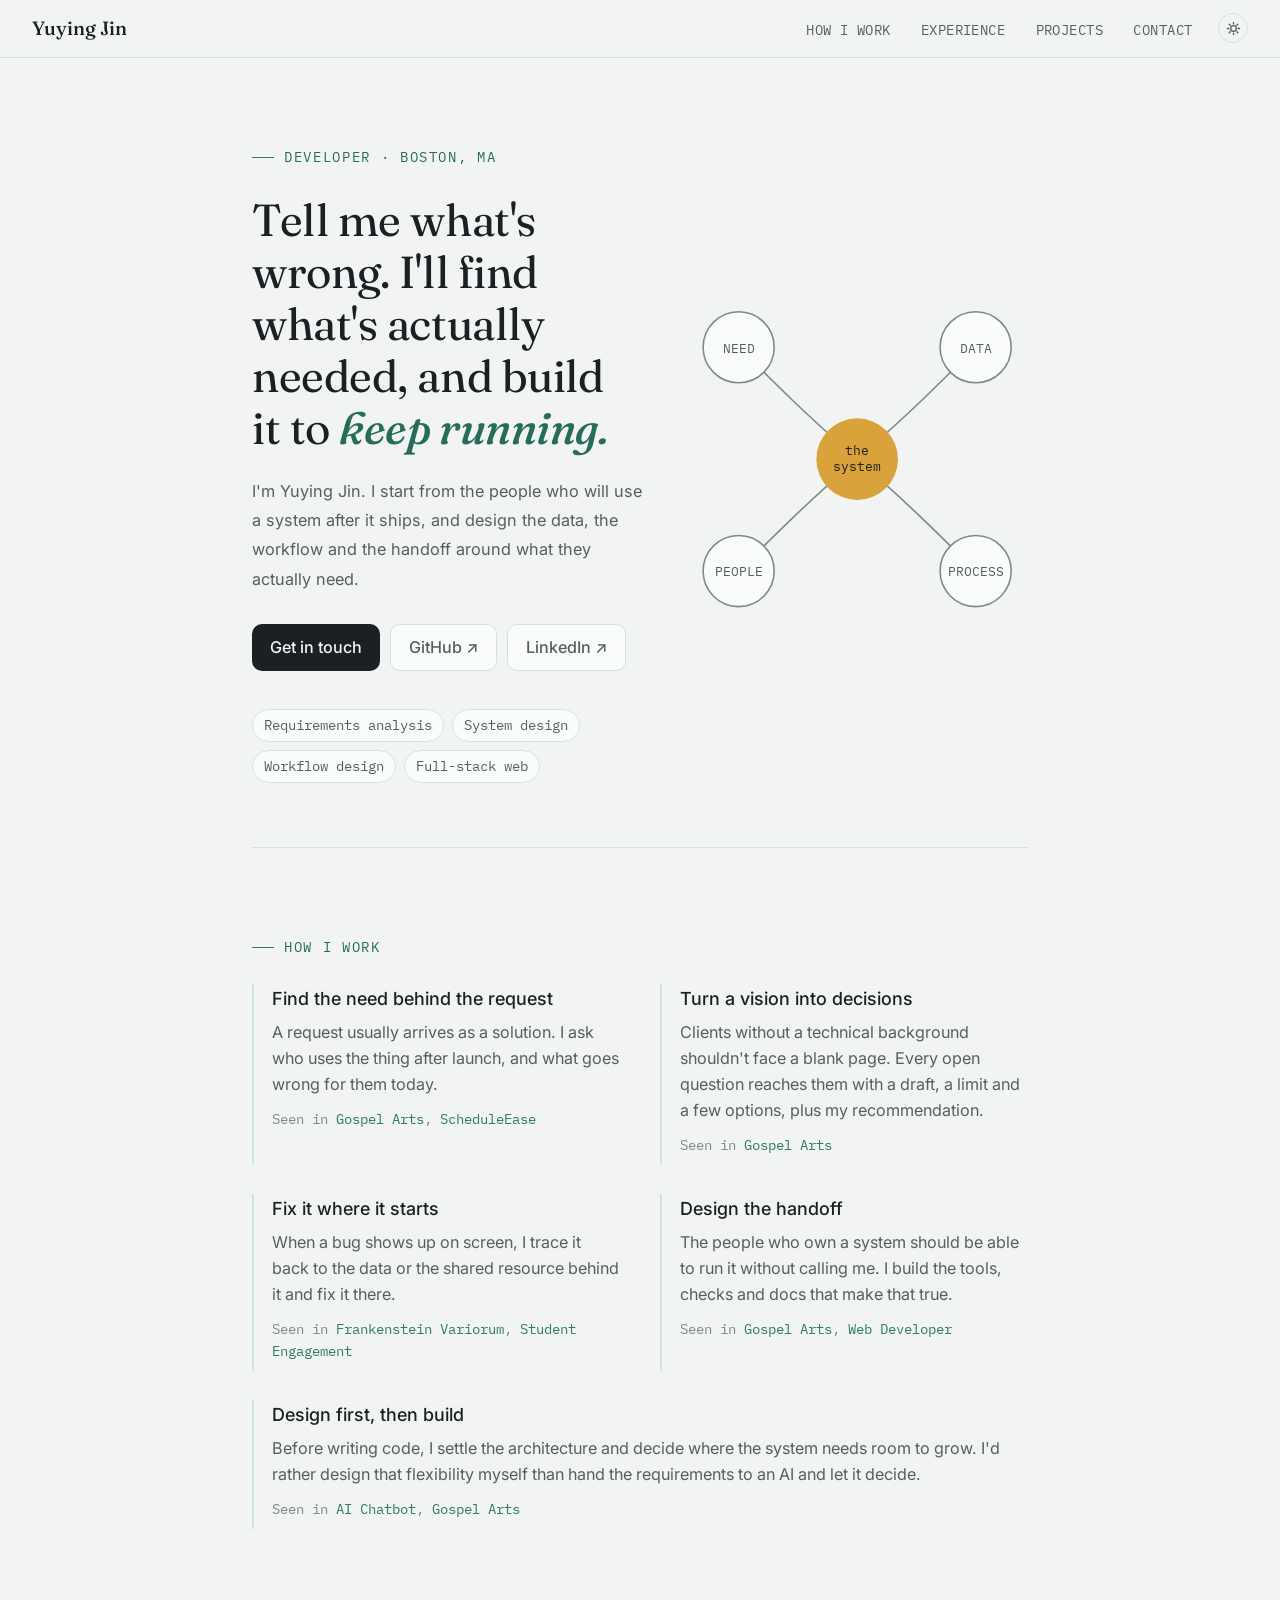
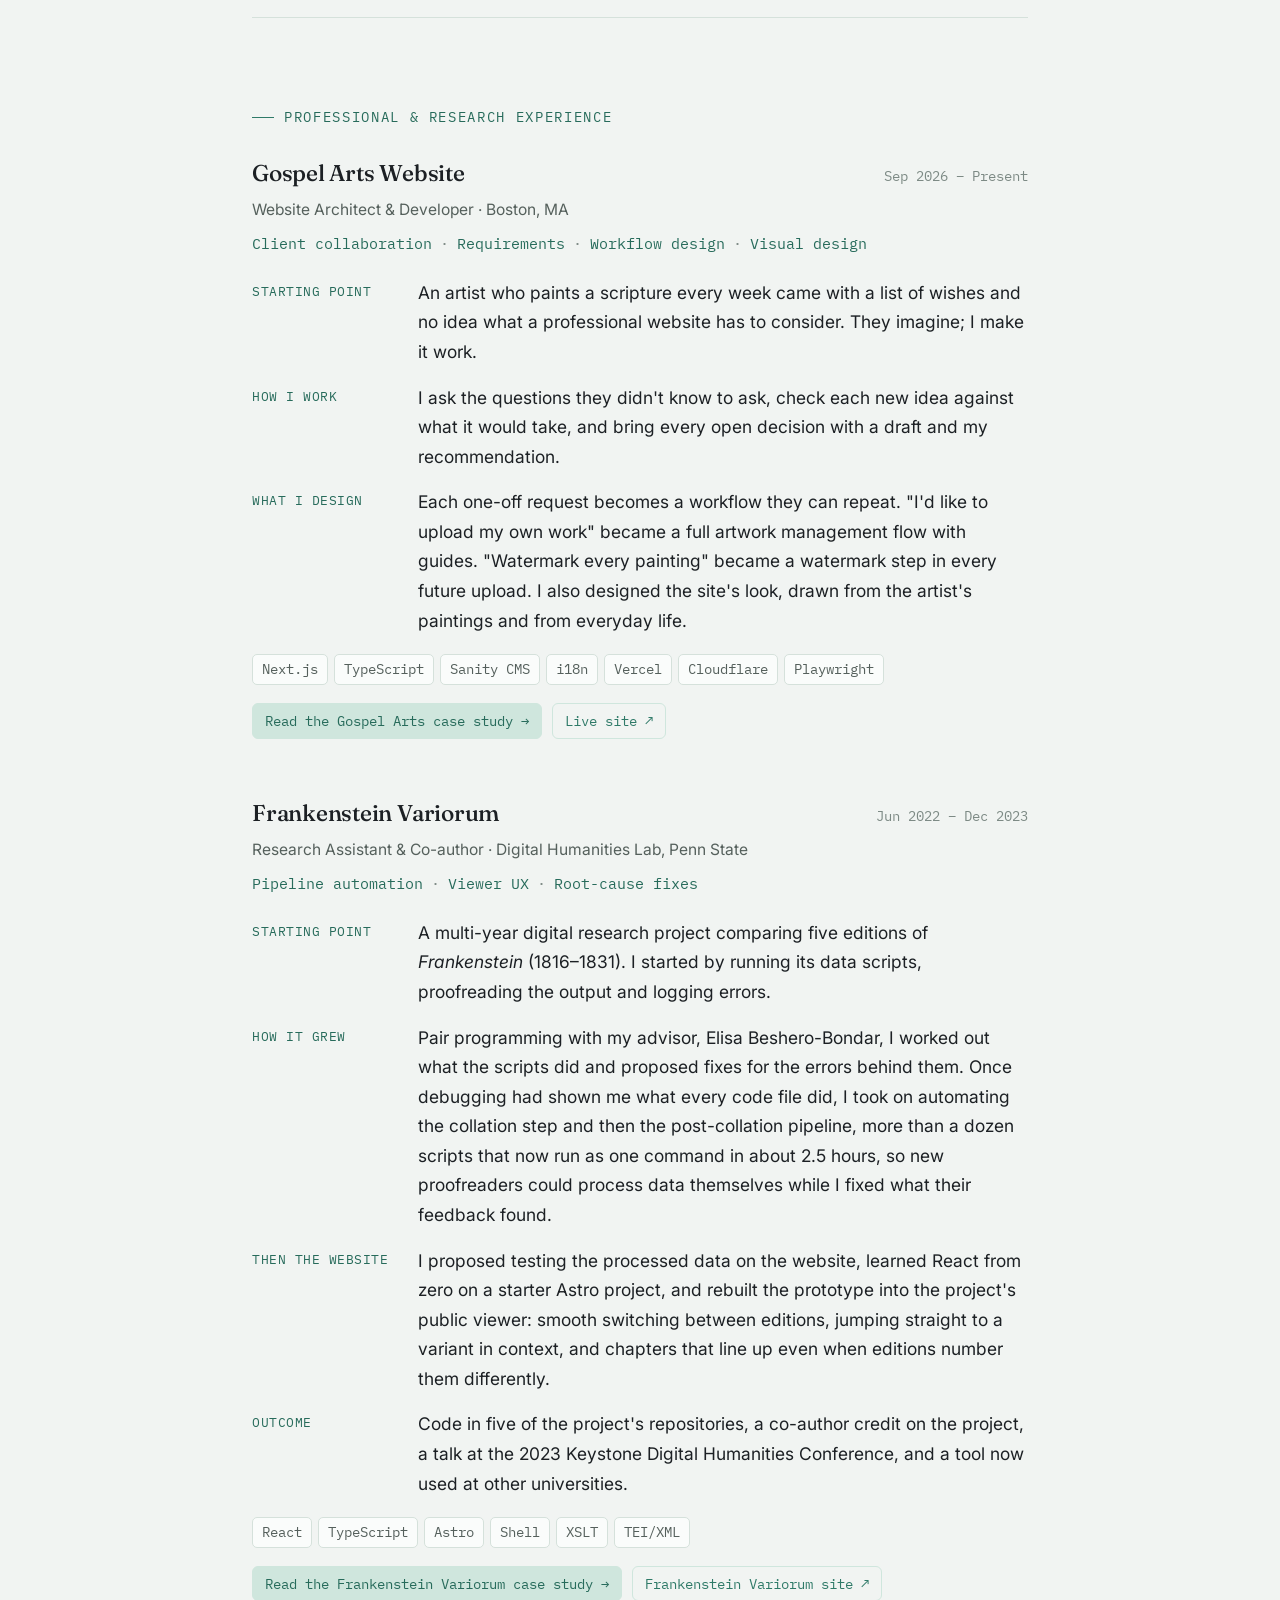
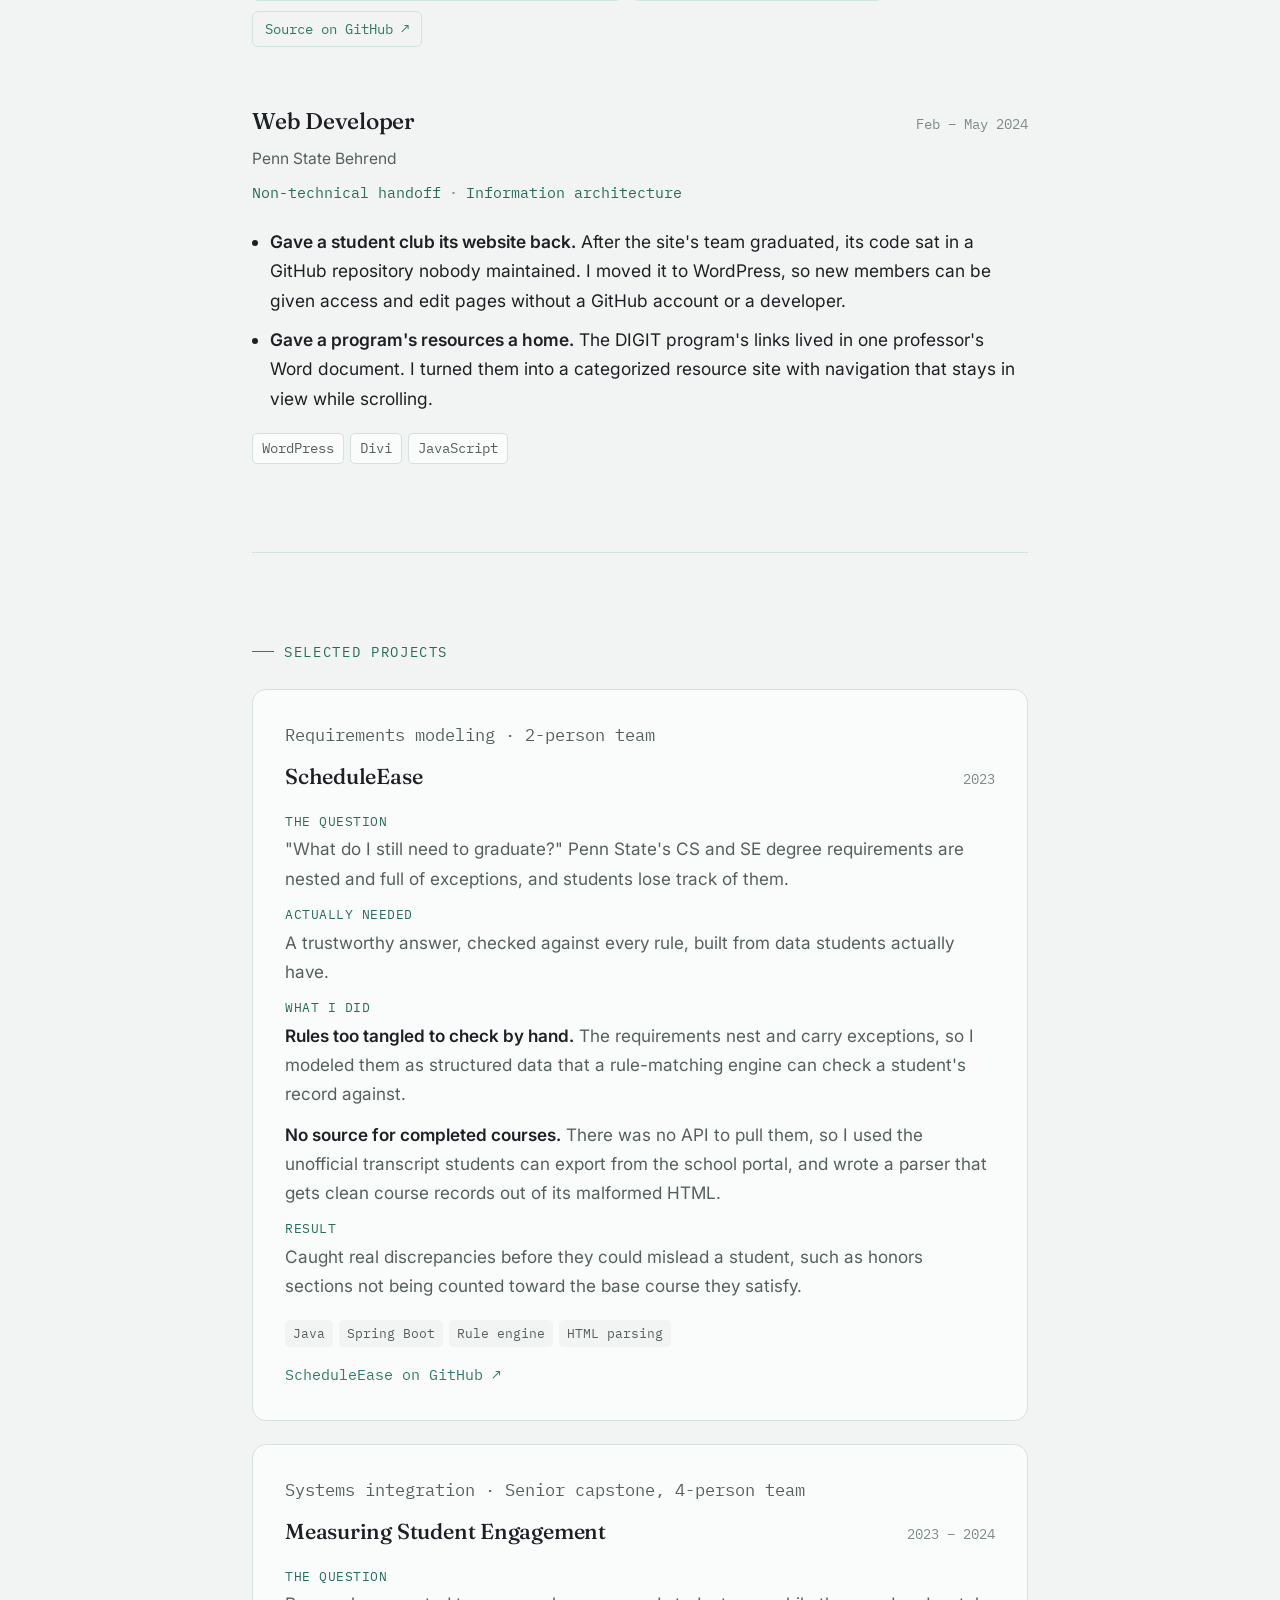
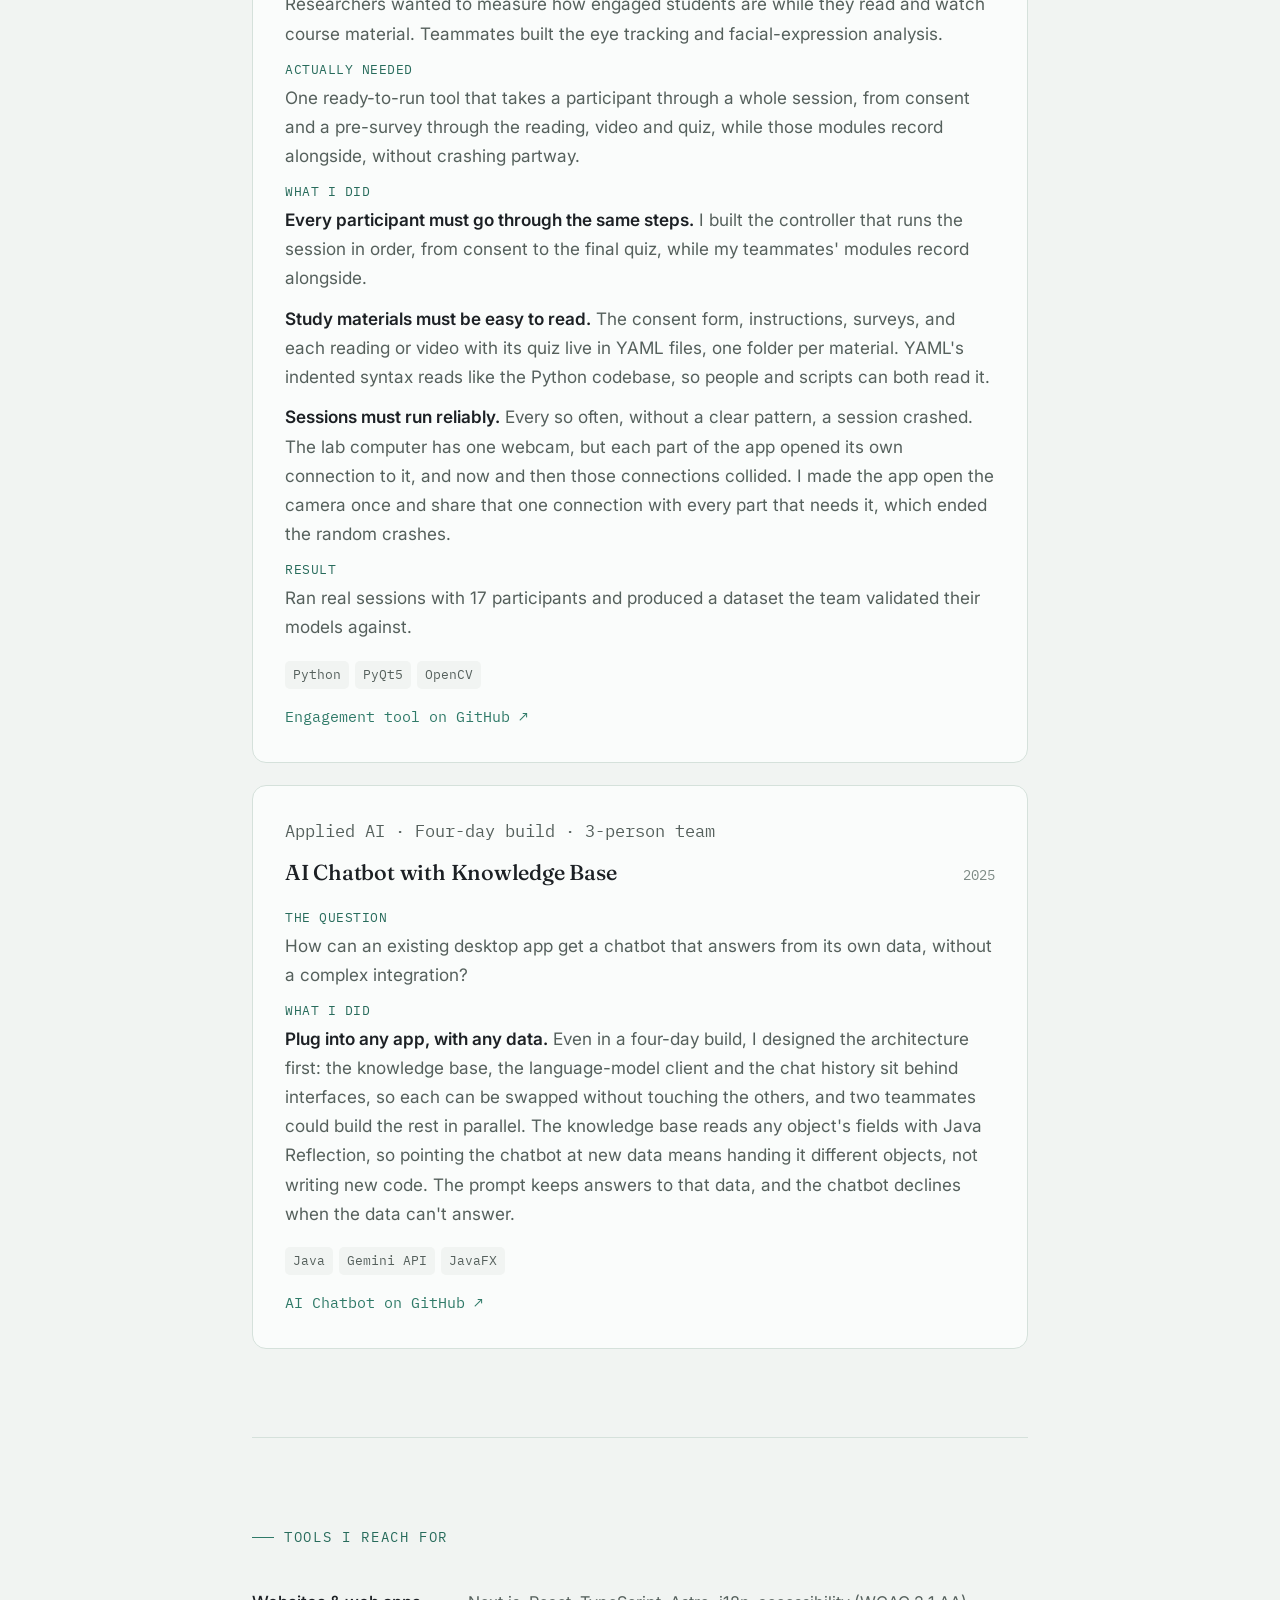
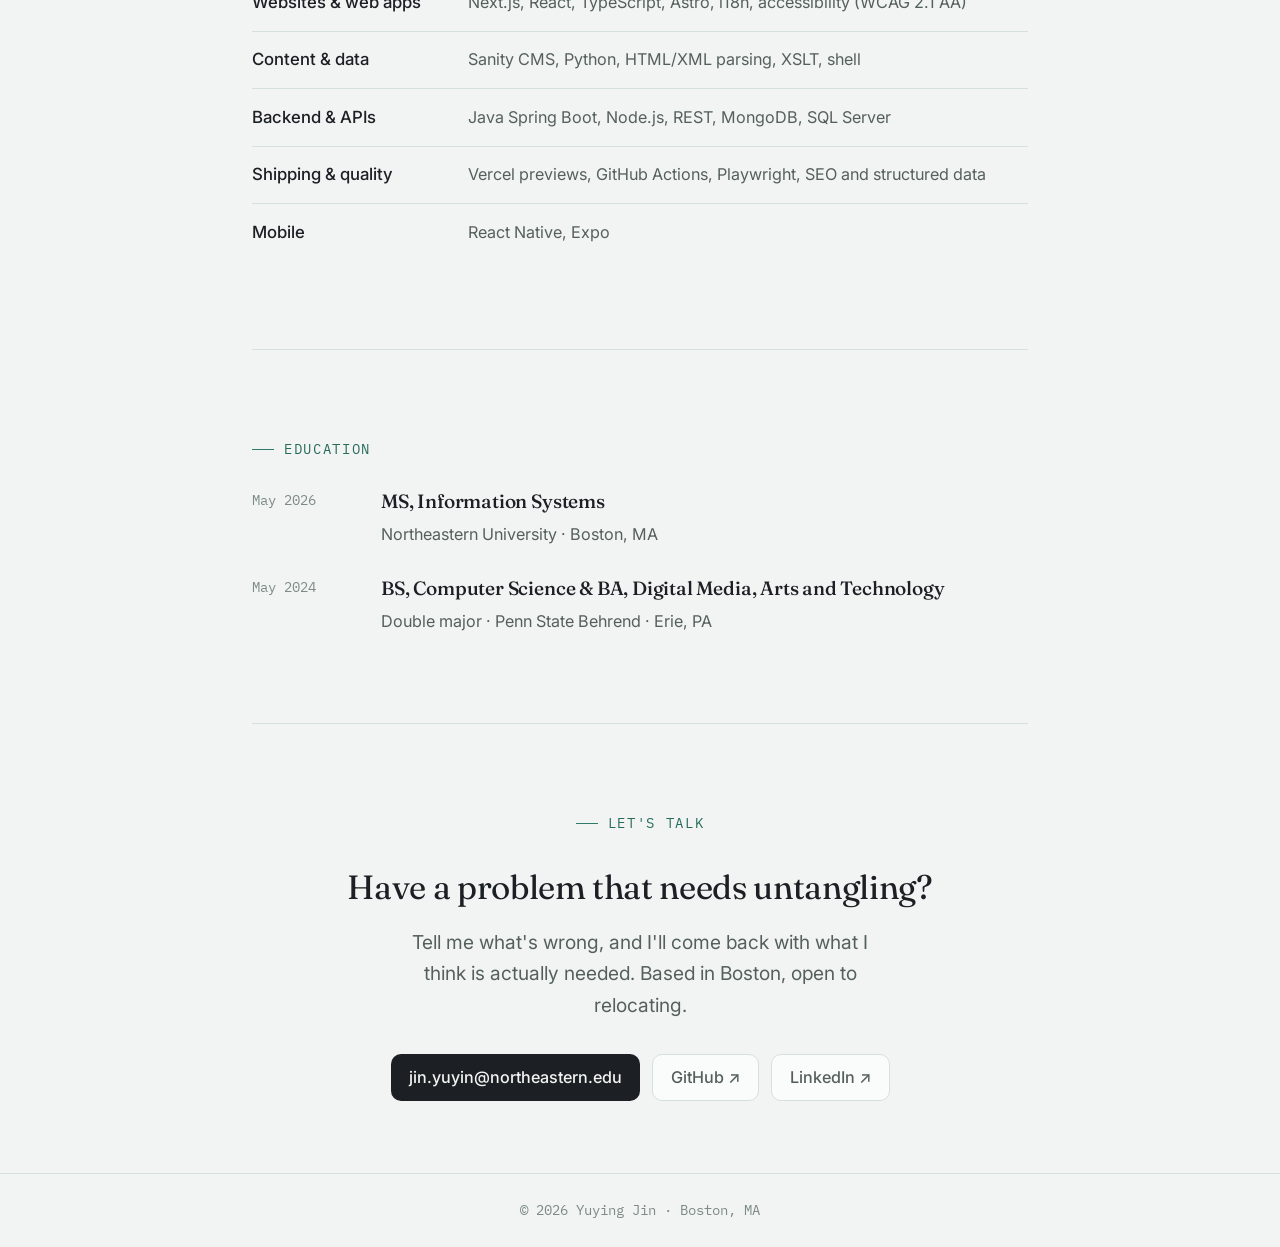
==== commit 837c6650: "Tighten titles and descriptions for search, and add robots.txt - Shorten the homepage title and the " ====
--- a/index.html
+++ b/index.html
@@ -3,8 +3,8 @@
 <head>
 <meta charset="UTF-8">
 <meta name="viewport" content="width=device-width, initial-scale=1.0">
-<title>Yuying Jin · Developer in Boston: Requirements, Systems, Workflows</title>
-<meta name="description" content="Yuying Jin is a Boston-based full-stack developer who turns vague needs into working systems: requirements analysis, system and workflow design, and handoffs non-technical teams can run.">
+<title>Yuying Jin · Developer for Requirements, Systems &amp; Workflows</title>
+<meta name="description" content="Full-stack developer who turns vague needs into working systems: requirements, system and workflow design, and clean handoffs.">
 <link rel="canonical" href="https://yuying-jin.github.io/">
 <meta name="author" content="Yuying Jin">
 <meta name="google-site-verification" content="AFJgG_rHsG5r-a4M-O23NNN3hDXJreeuIgtJnZFR1L4">
@@ -13,7 +13,7 @@
 <link rel="icon" href="assets/favicon.svg" type="image/svg+xml">
 
 <meta property="og:type" content="profile">
-<meta property="og:title" content="Yuying Jin · Developer in Boston">
+<meta property="og:title" content="Yuying Jin · Developer for Requirements, Systems &amp; Workflows">
 <meta property="og:description" content="I find what's actually needed behind a request, then design the system and the workflow so it keeps running after I leave.">
 <meta property="og:url" content="https://yuying-jin.github.io/">
 <meta property="og:site_name" content="Yuying Jin">
@@ -30,6 +30,7 @@
     "@type": "Person",
     "@id": "https://yuying-jin.github.io/#me",
     "name": "Yuying Jin",
+    "alternateName": "金昱莹",
     "jobTitle": "Software Engineer",
     "description": "Full-stack developer focused on requirements analysis, system design and workflow design.",
     "url": "https://yuying-jin.github.io/",
@@ -165,7 +166,7 @@
     <article class="case" id="gospel-arts">
       <div class="case-head">
         <h3>Gospel Arts Website</h3>
-        <span class="case-date">May 2025 – Present</span>
+        <span class="case-date">Sep 2026 – Present</span>
       </div>
       <p class="case-org">Website Architect &amp; Developer · Boston, MA</p>
       <ul class="case-badges"><li>Client collaboration</li><li>Requirements</li><li>Workflow design</li><li>Visual design</li></ul>
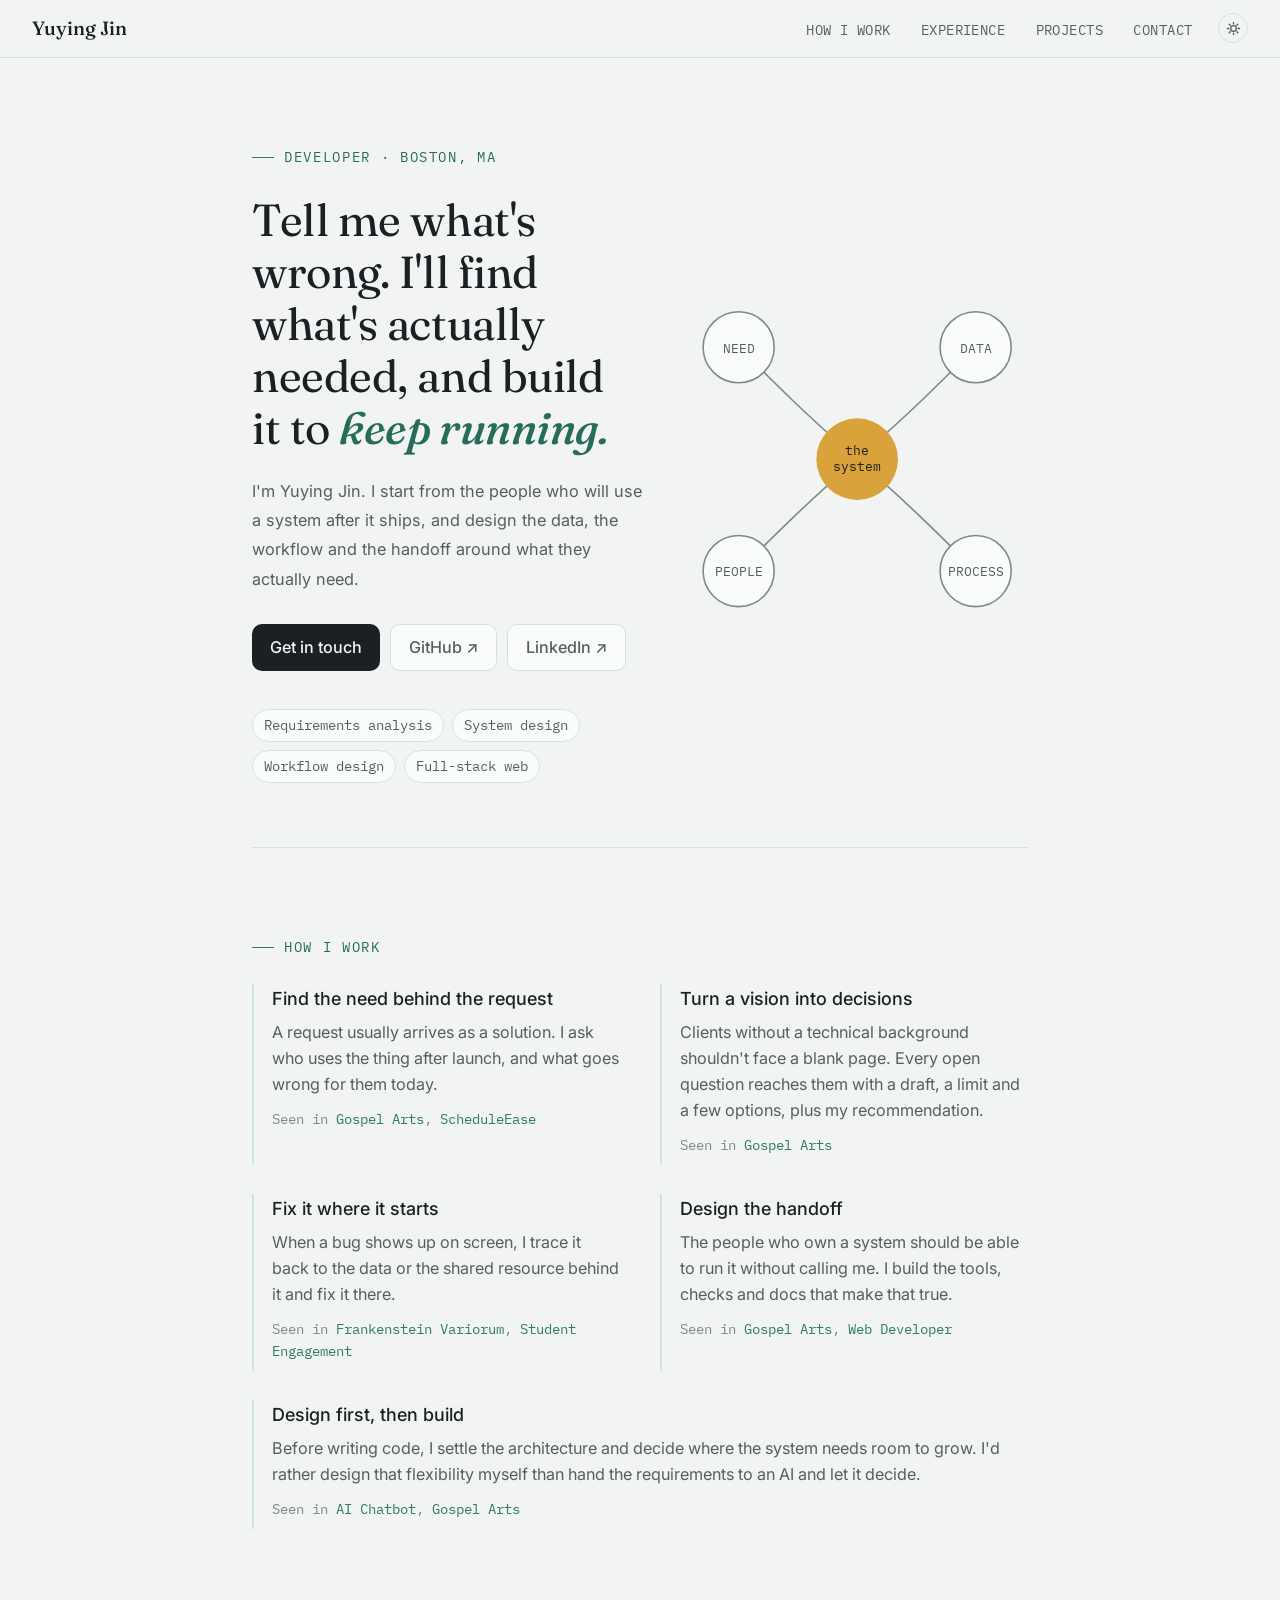
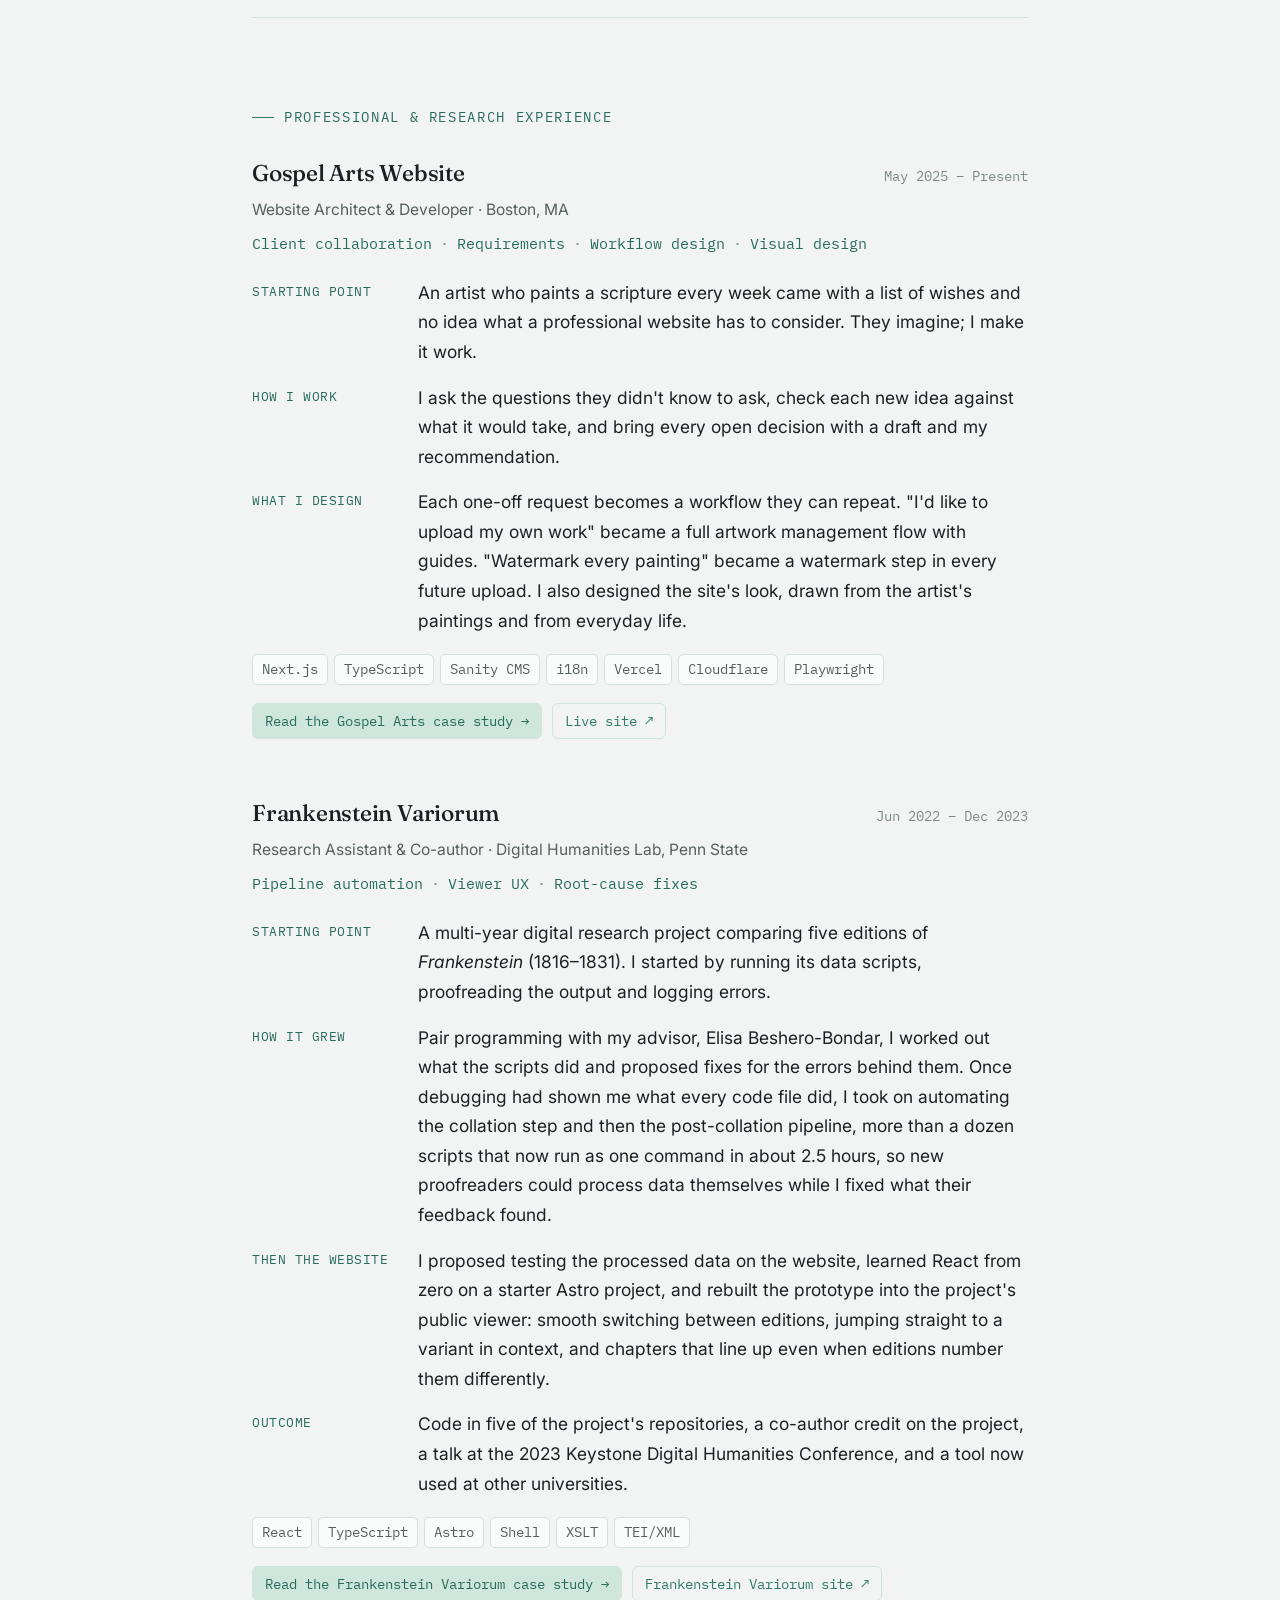
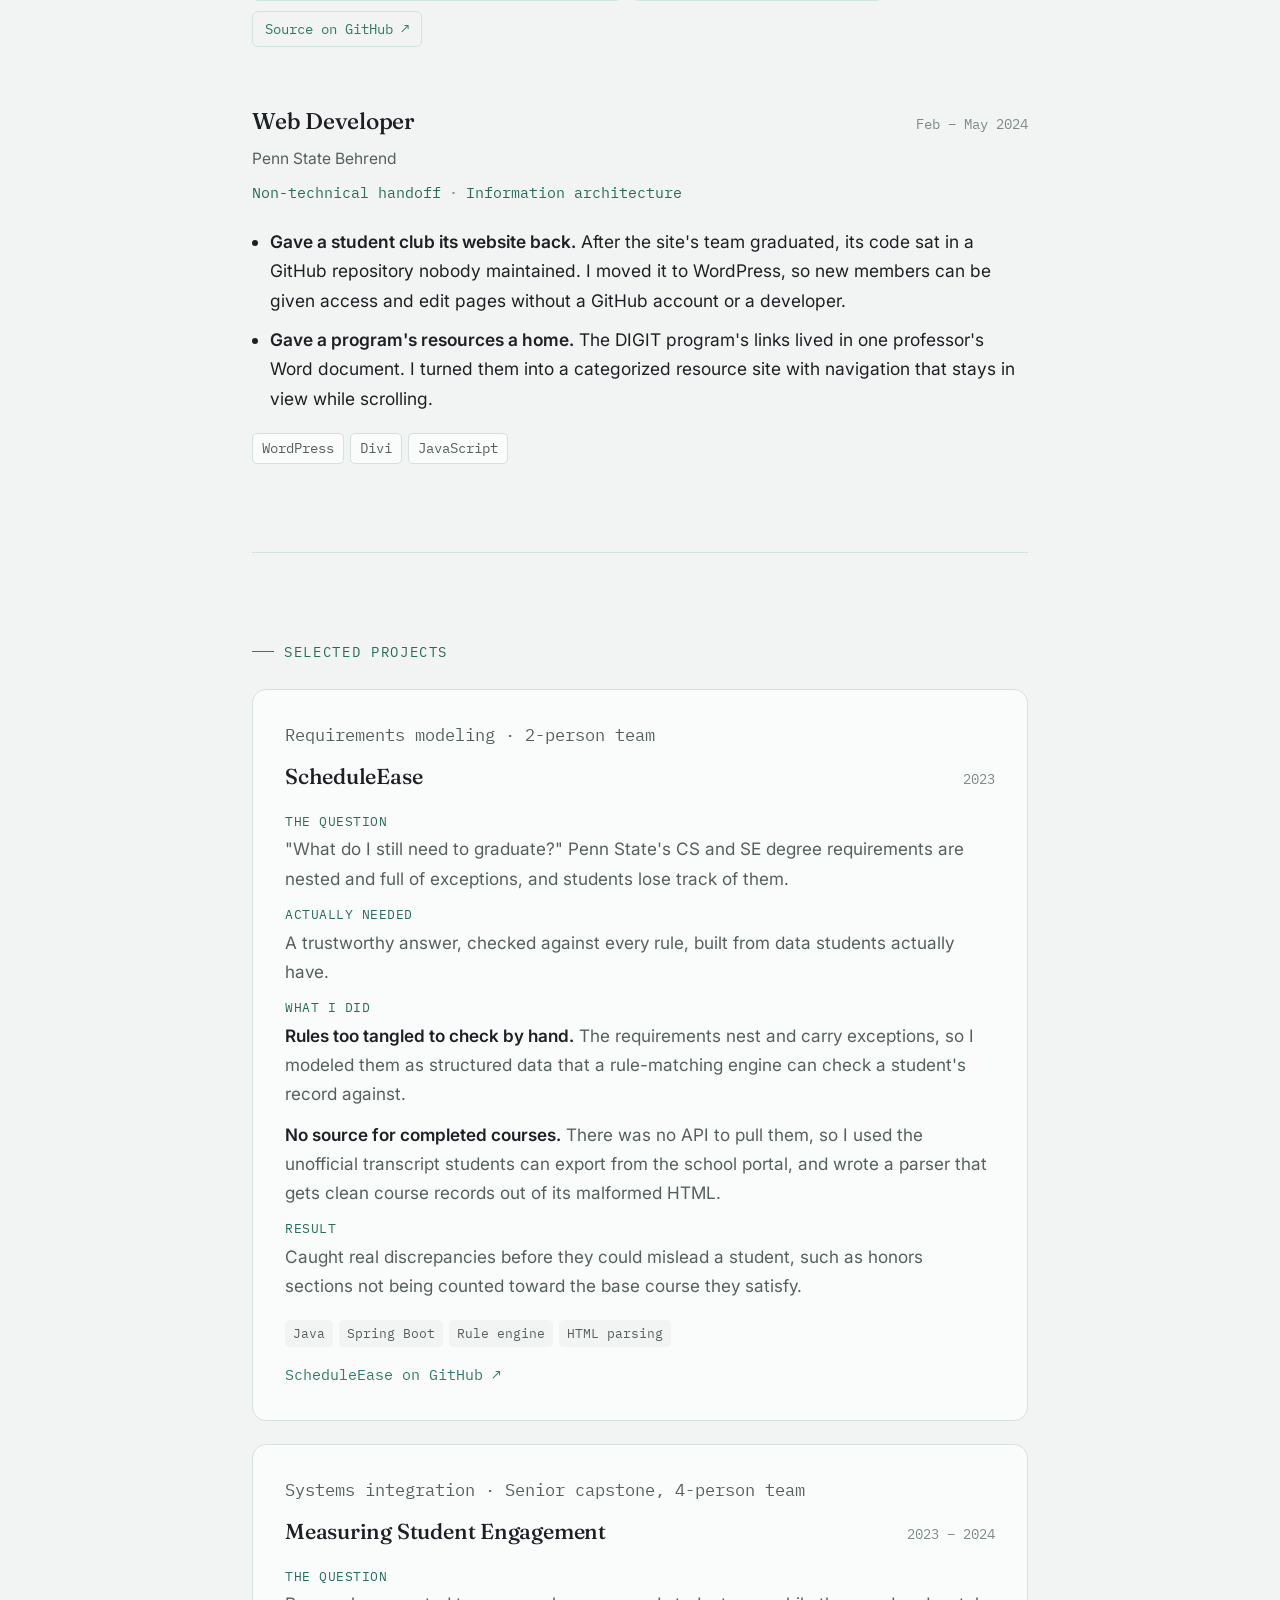
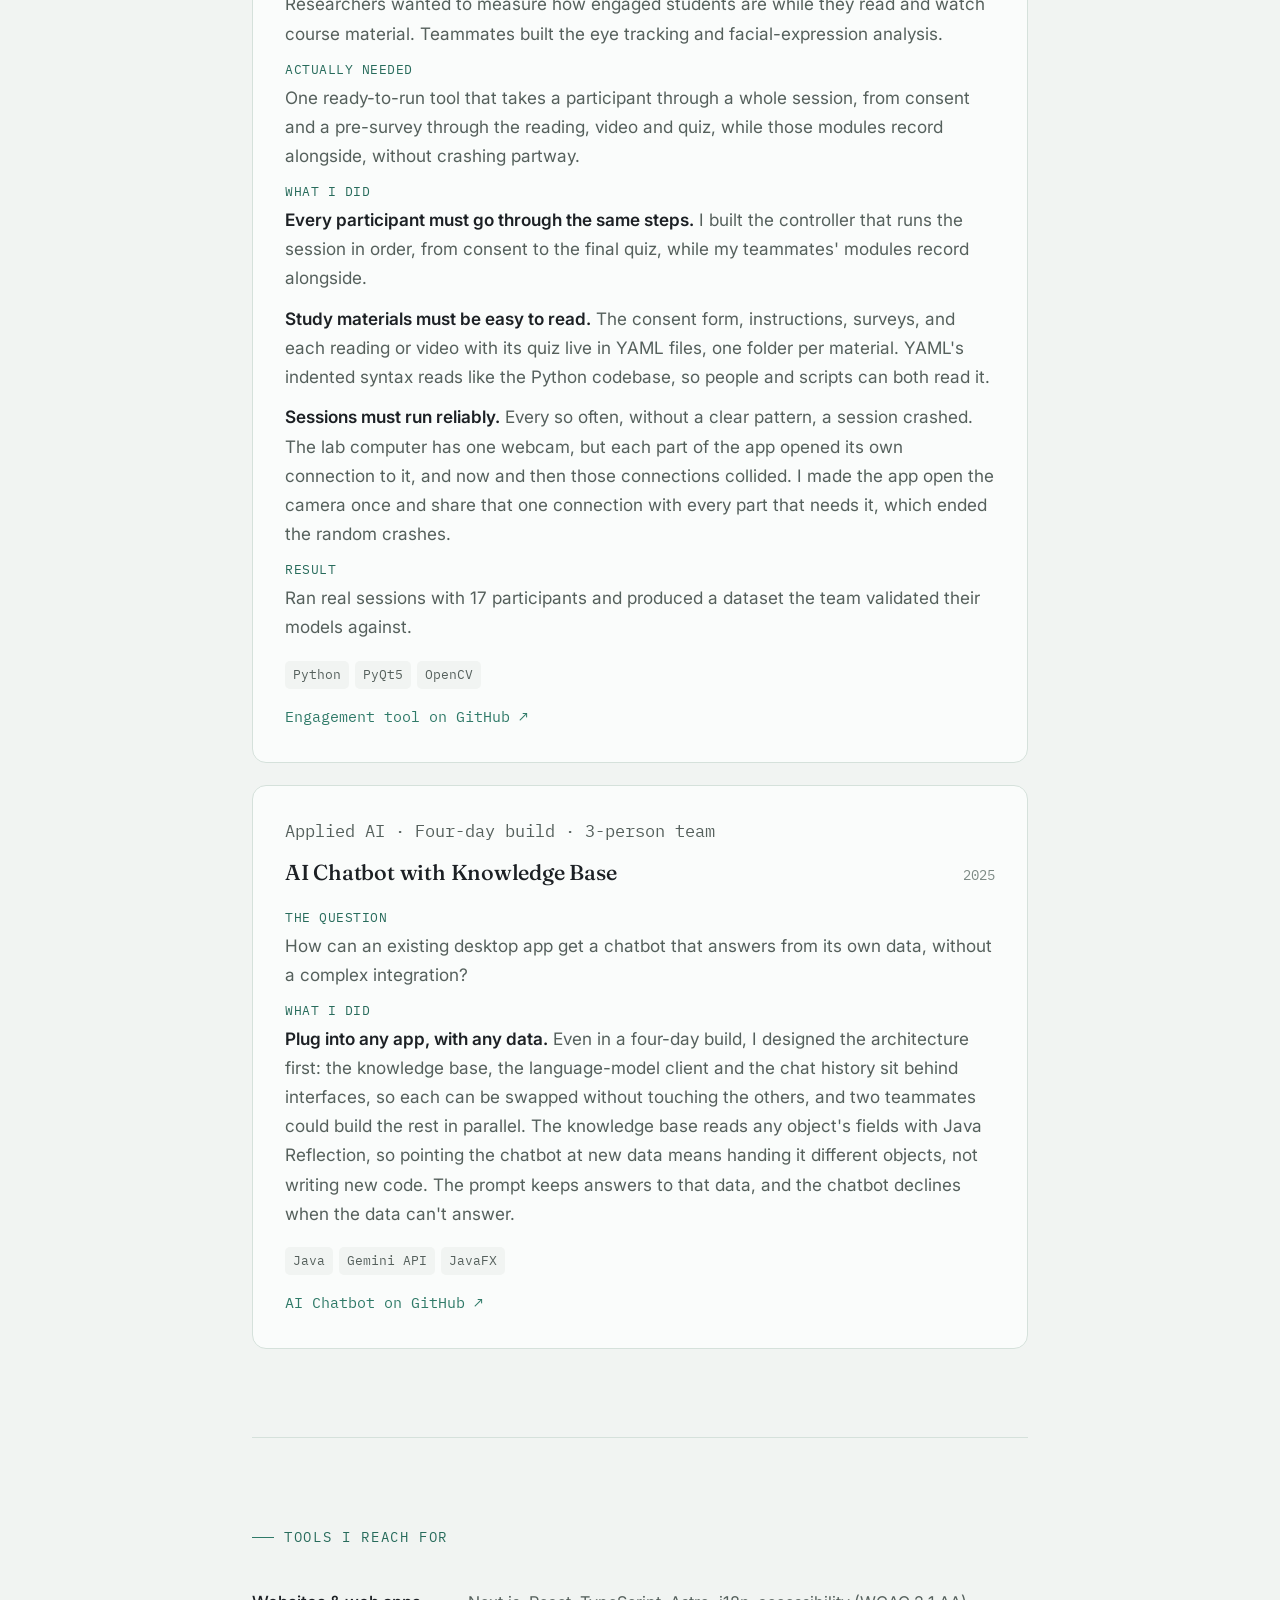
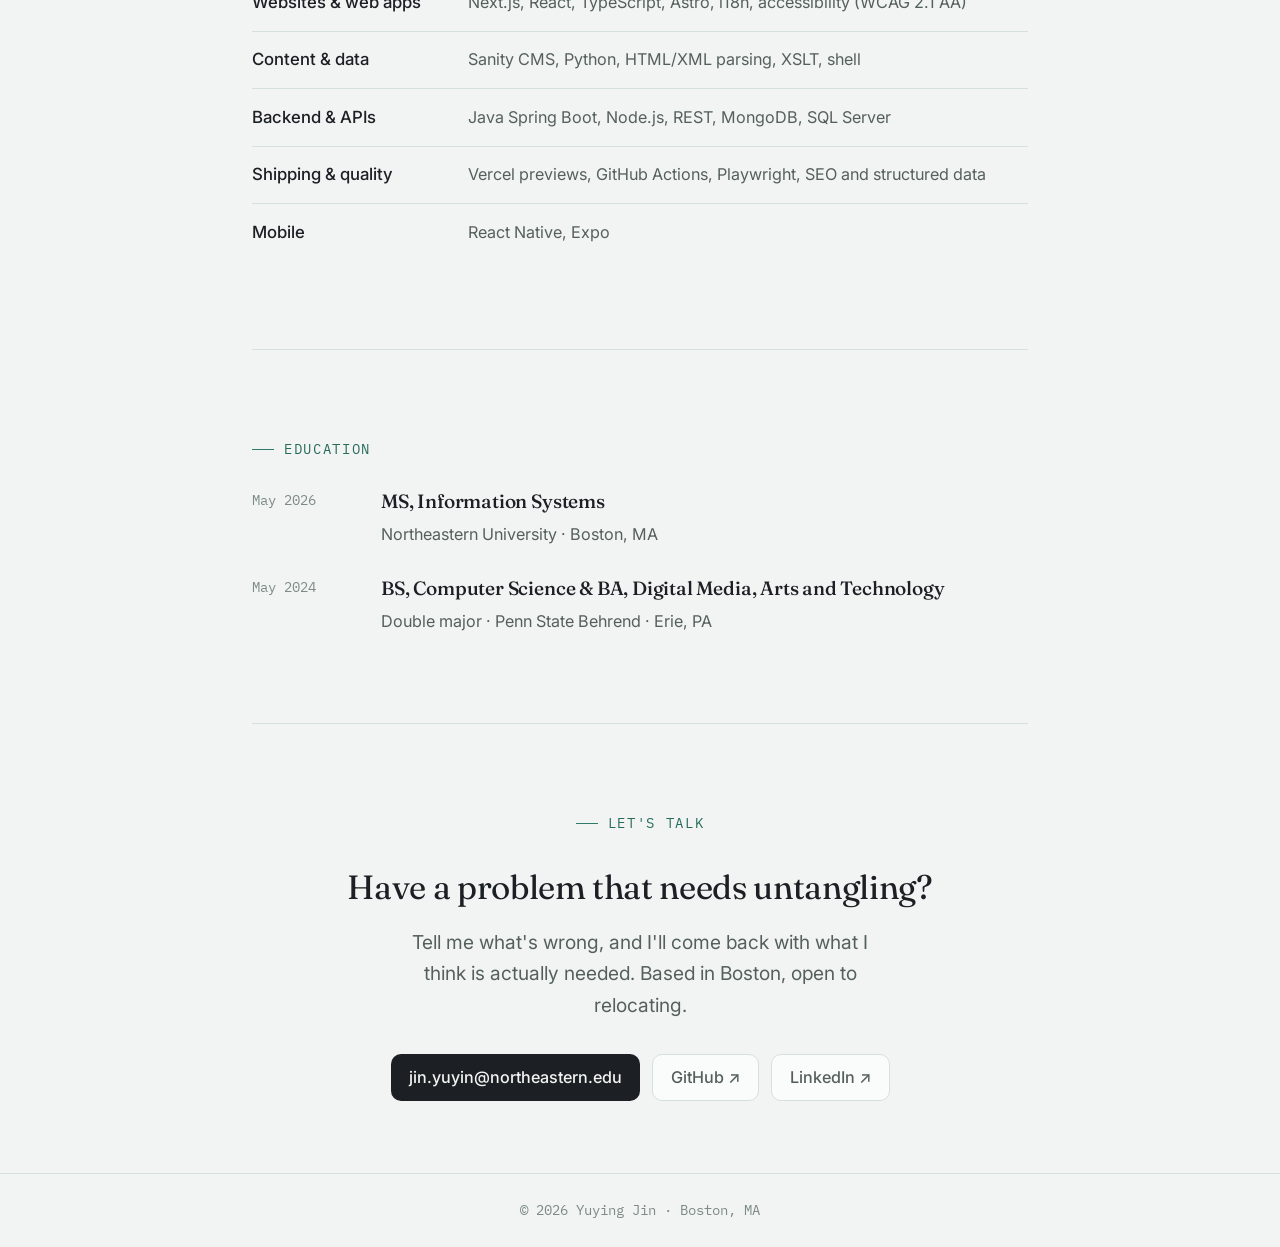
==== commit f697da39: "Tighten titles and descriptions for search, and add robots.txt - Shorten the homepage title and the " ====
--- a/index.html
+++ b/index.html
@@ -166,7 +166,7 @@
     <article class="case" id="gospel-arts">
       <div class="case-head">
         <h3>Gospel Arts Website</h3>
-        <span class="case-date">Sep 2026 – Present</span>
+        <span class="case-date">May 2025 – Present</span>
       </div>
       <p class="case-org">Website Architect &amp; Developer · Boston, MA</p>
       <ul class="case-badges"><li>Client collaboration</li><li>Requirements</li><li>Workflow design</li><li>Visual design</li></ul>
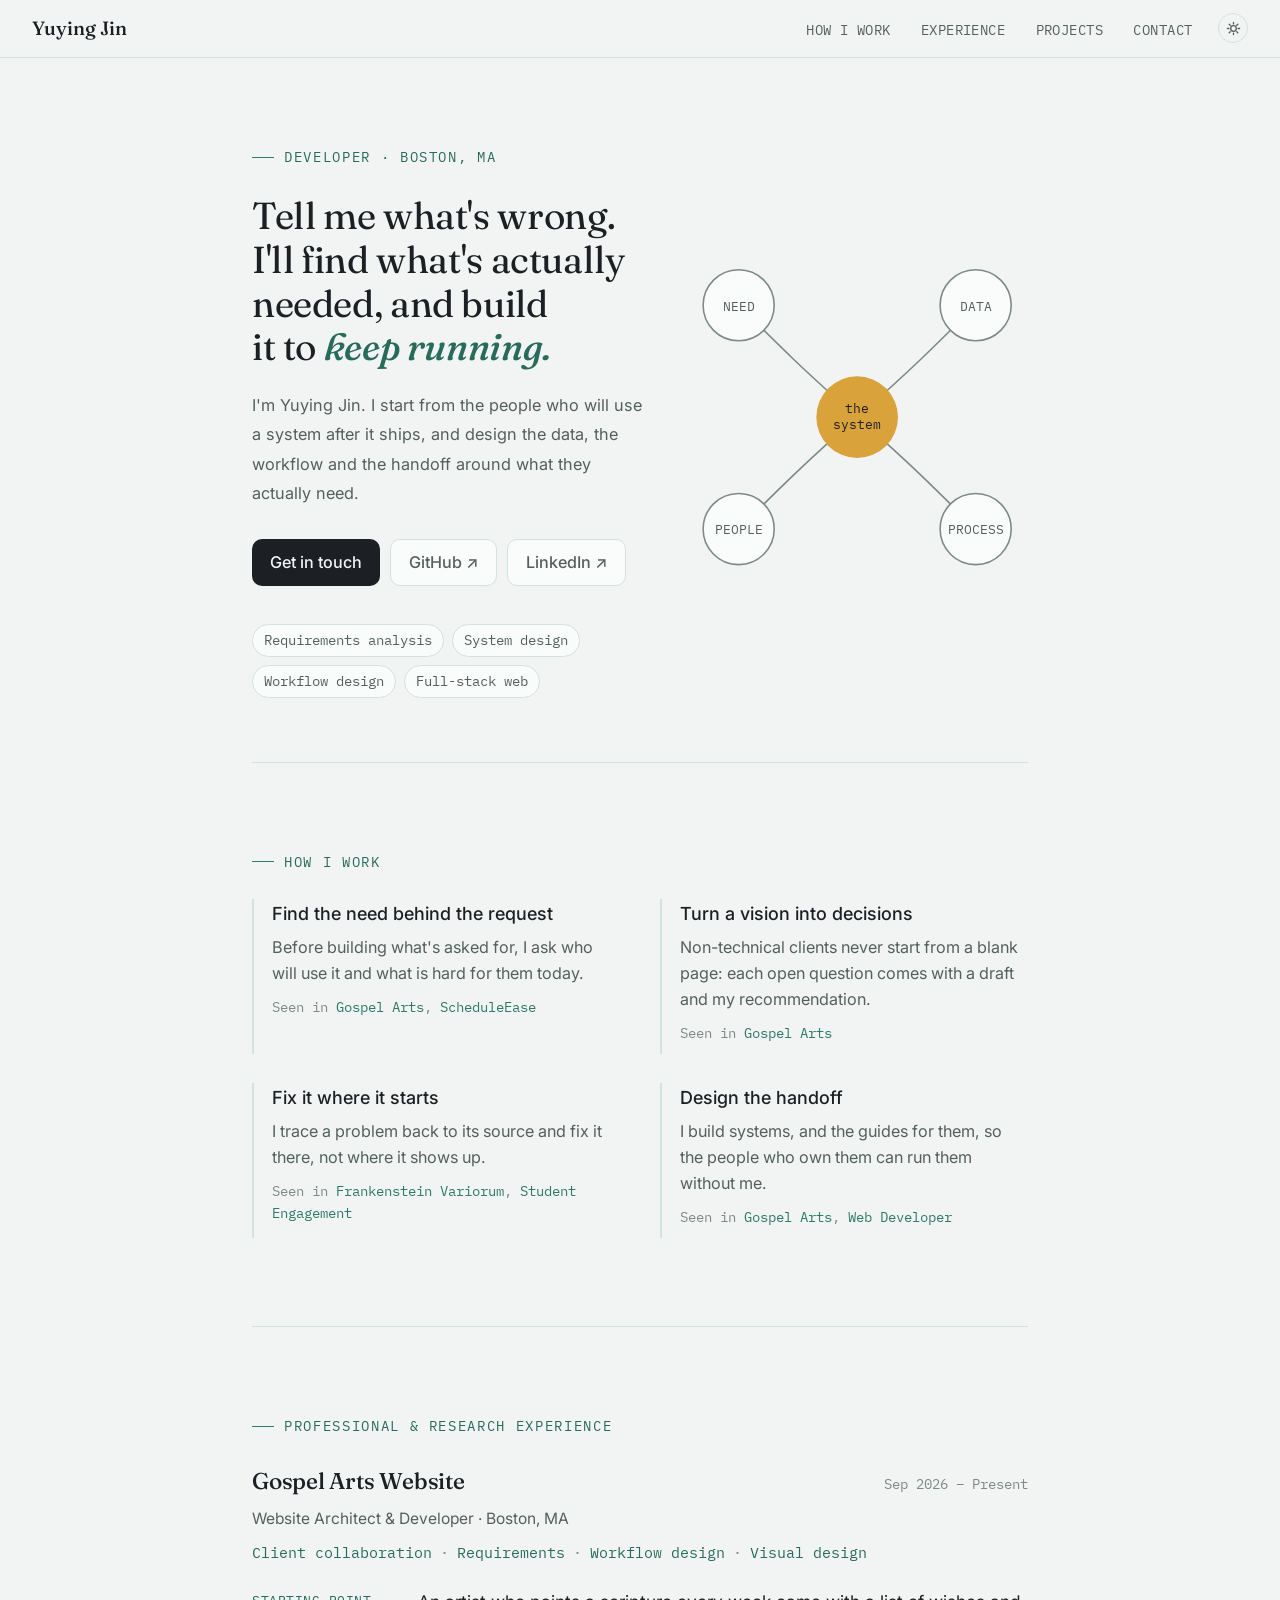
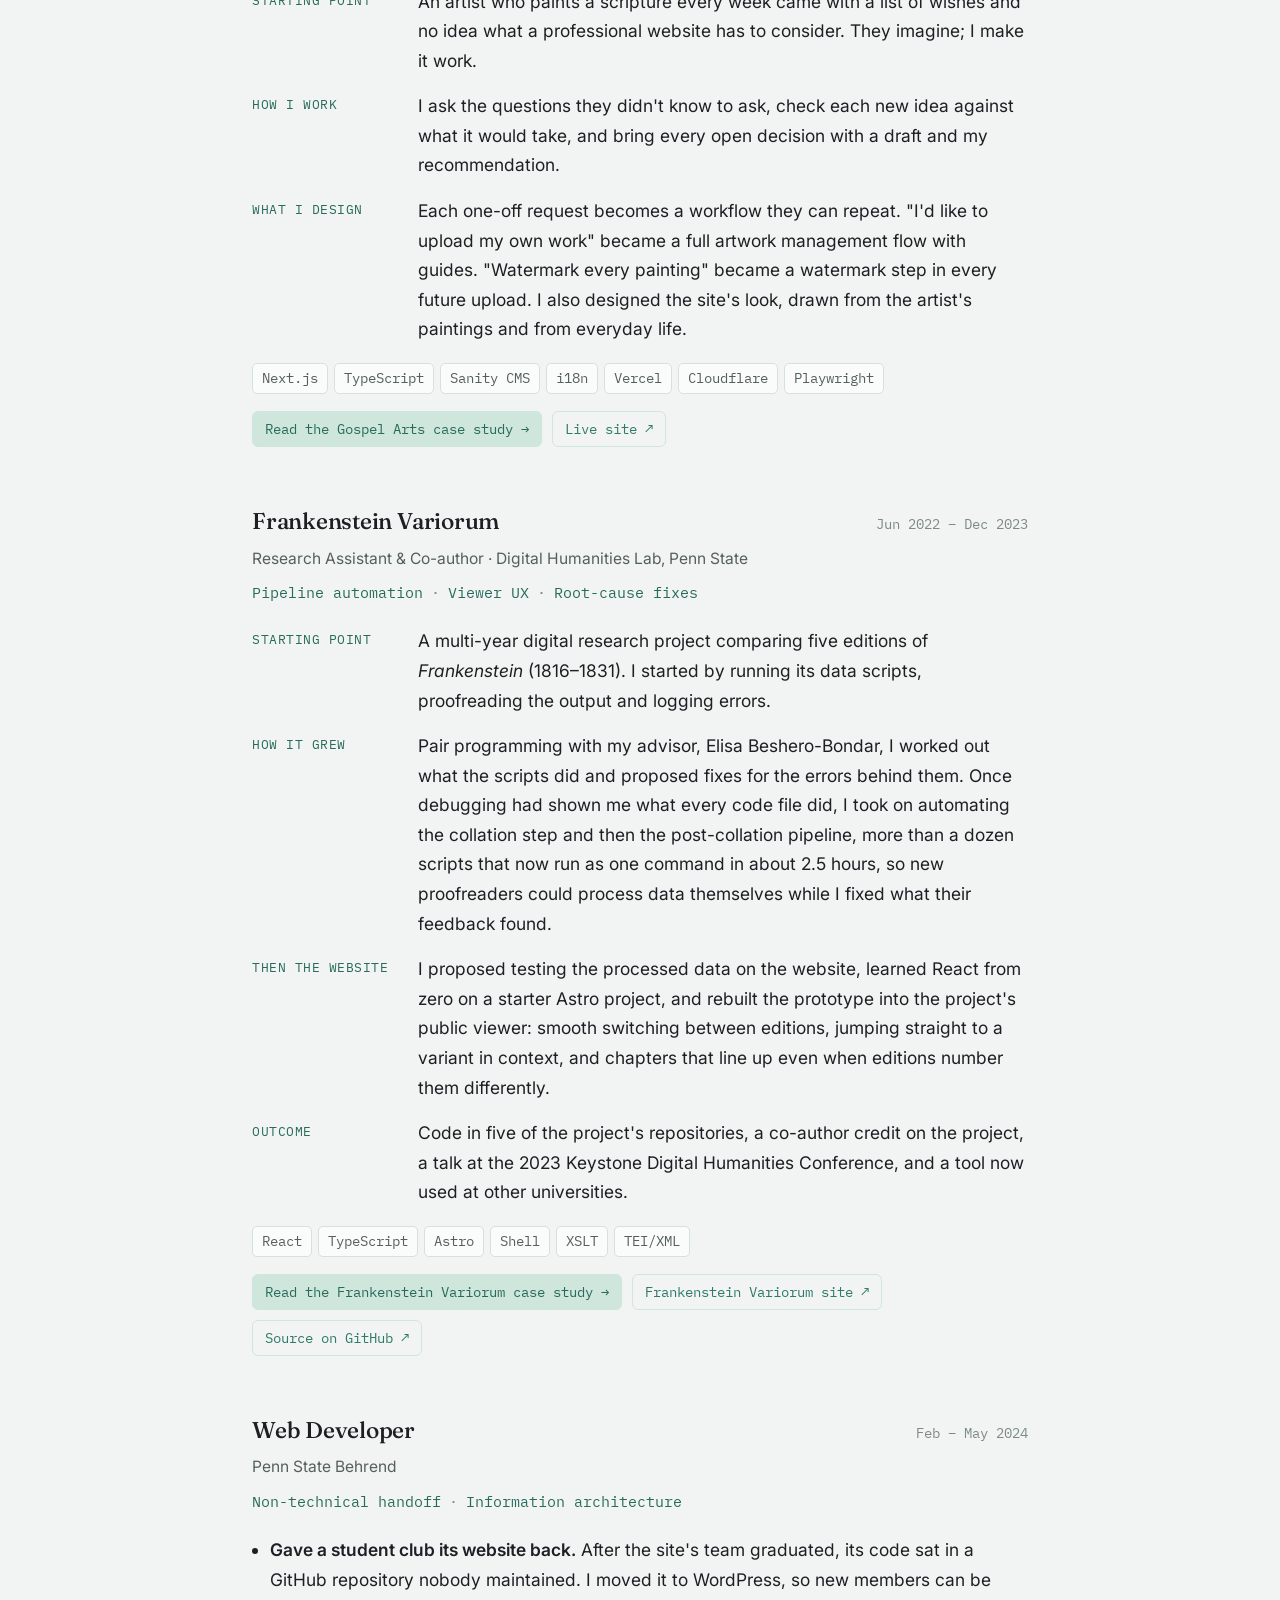
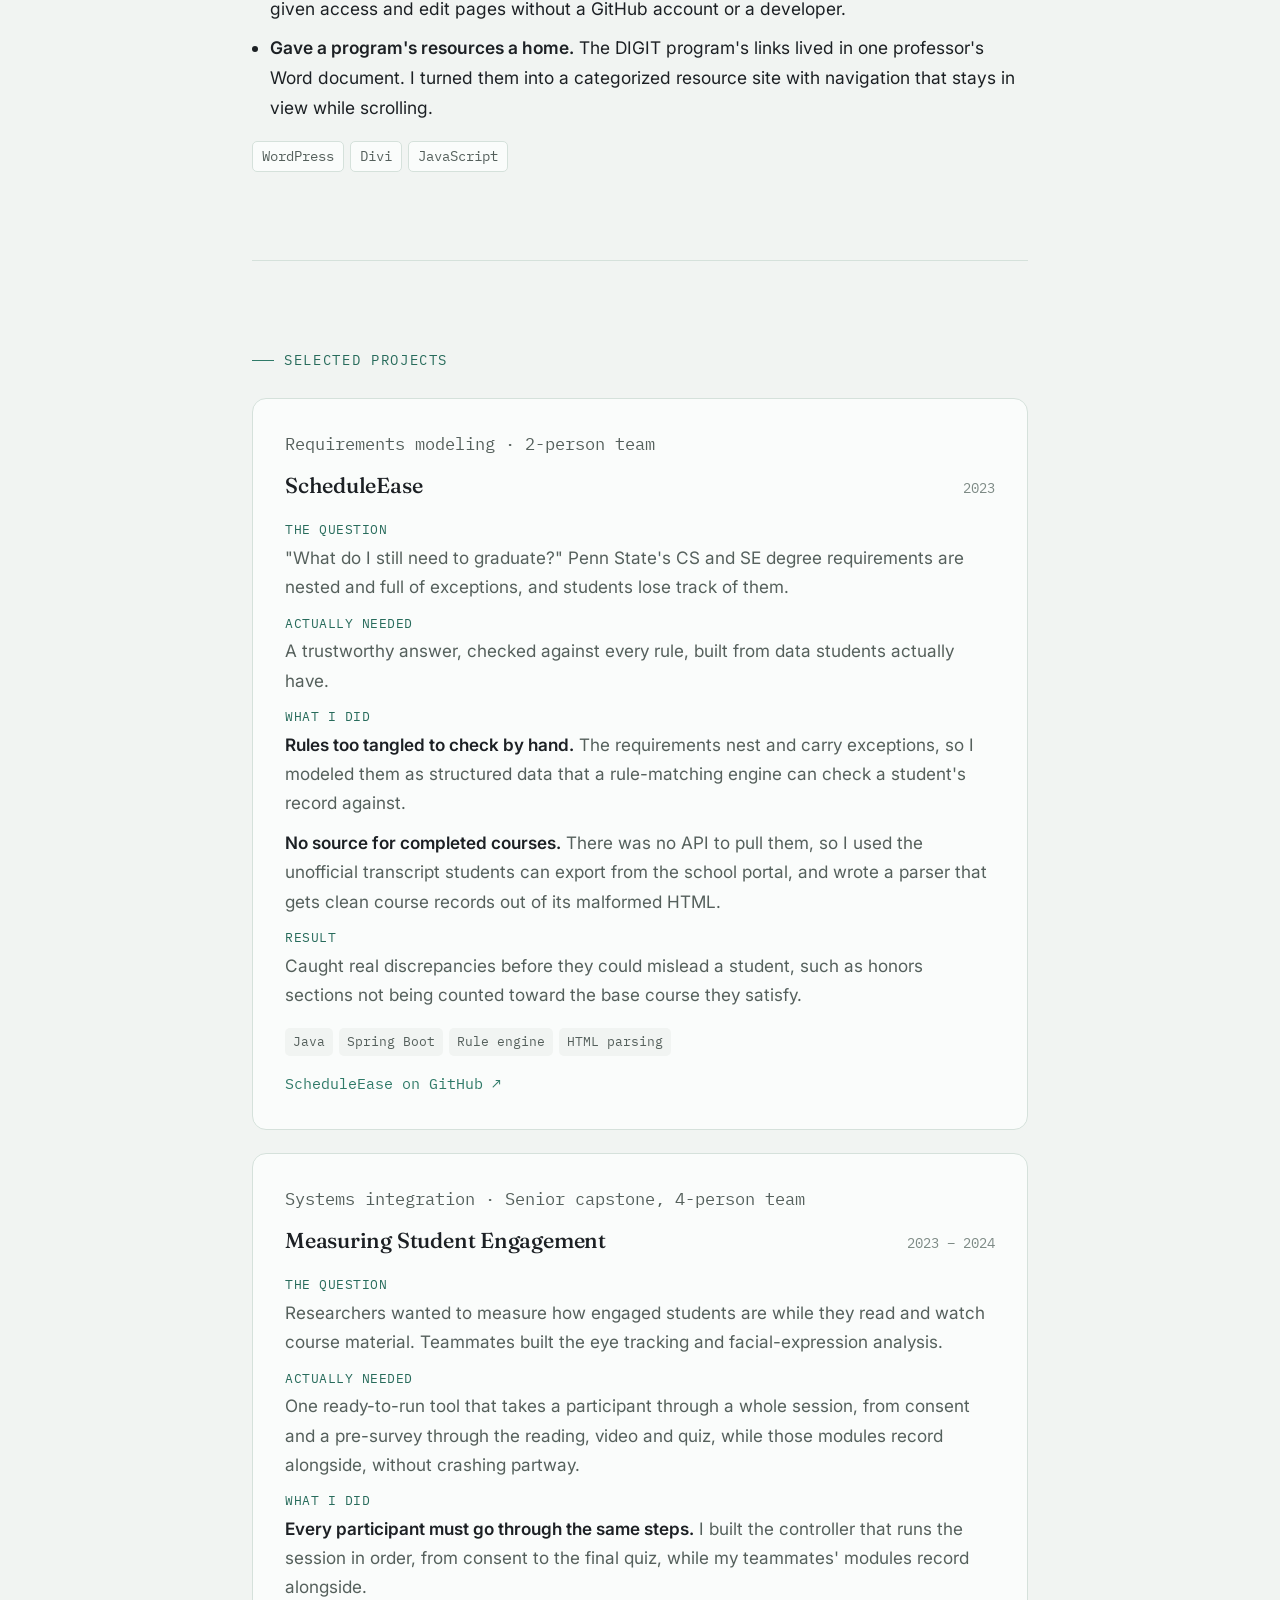
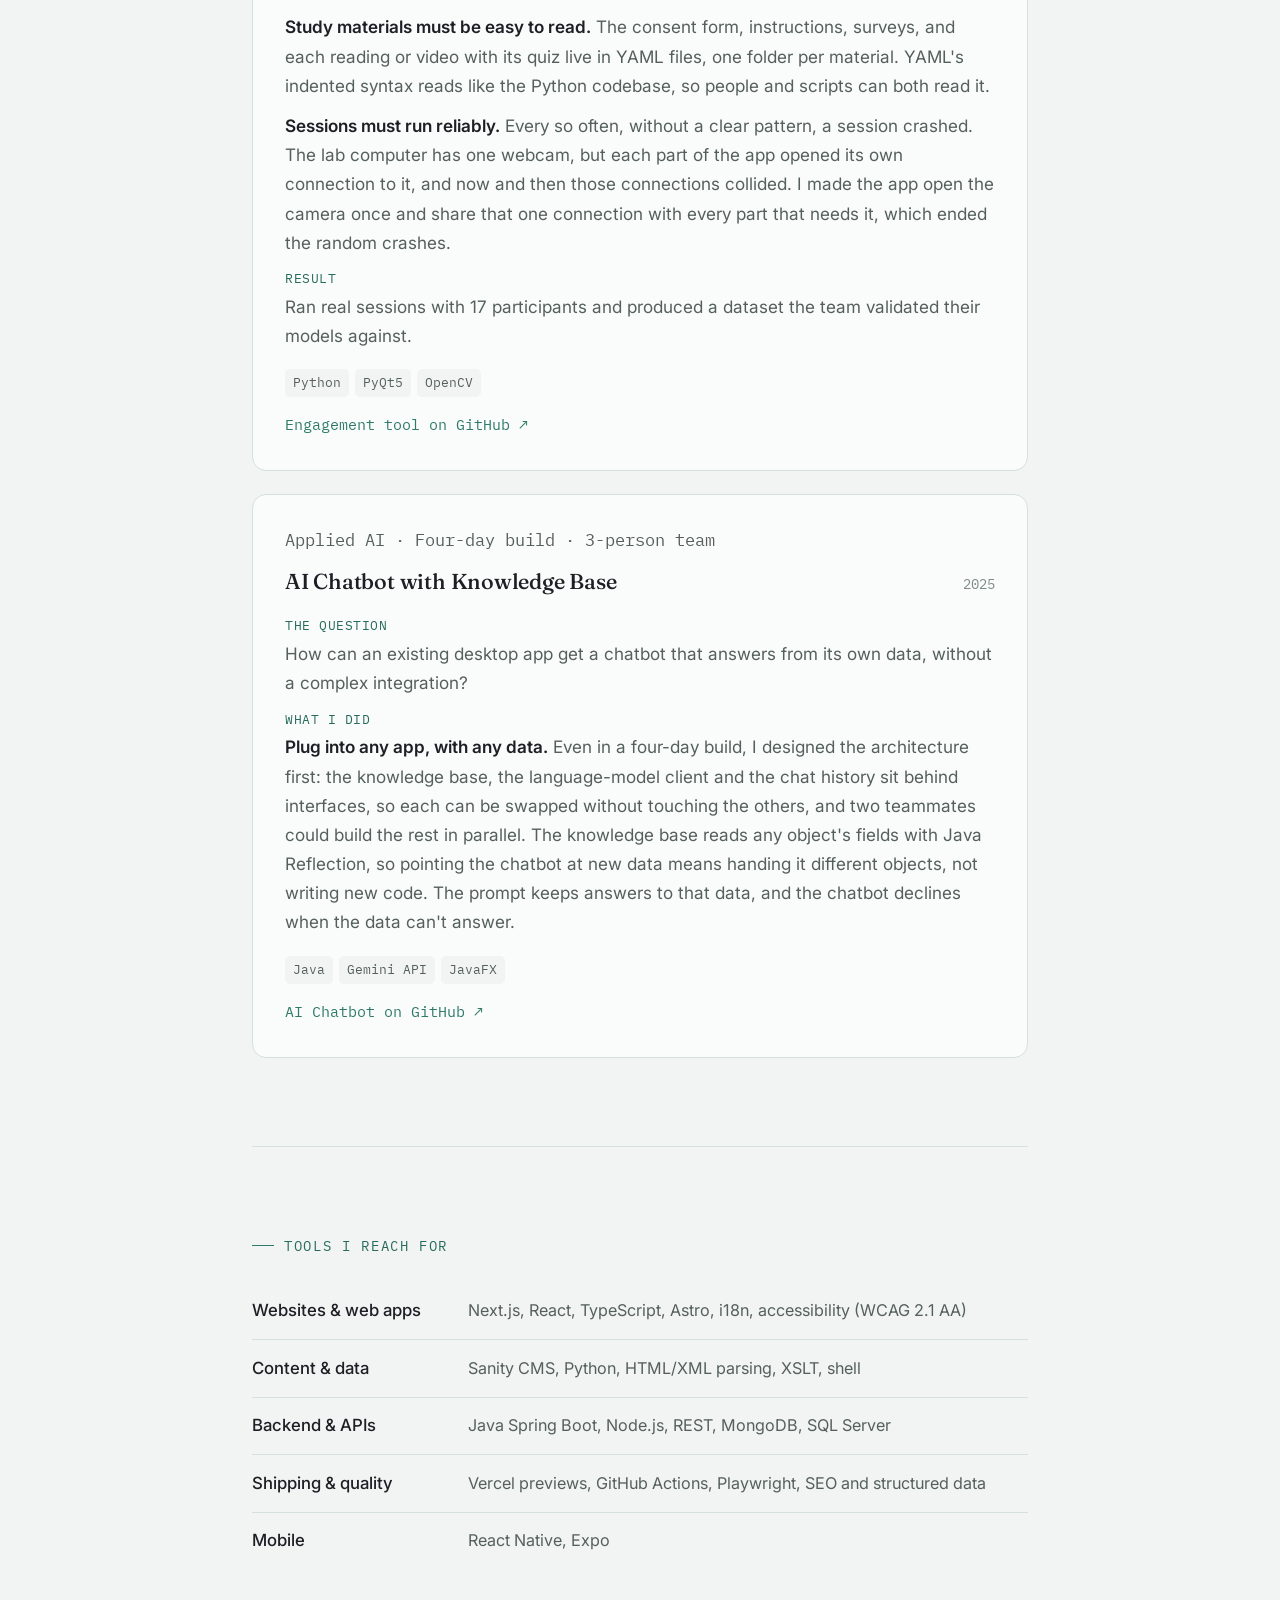
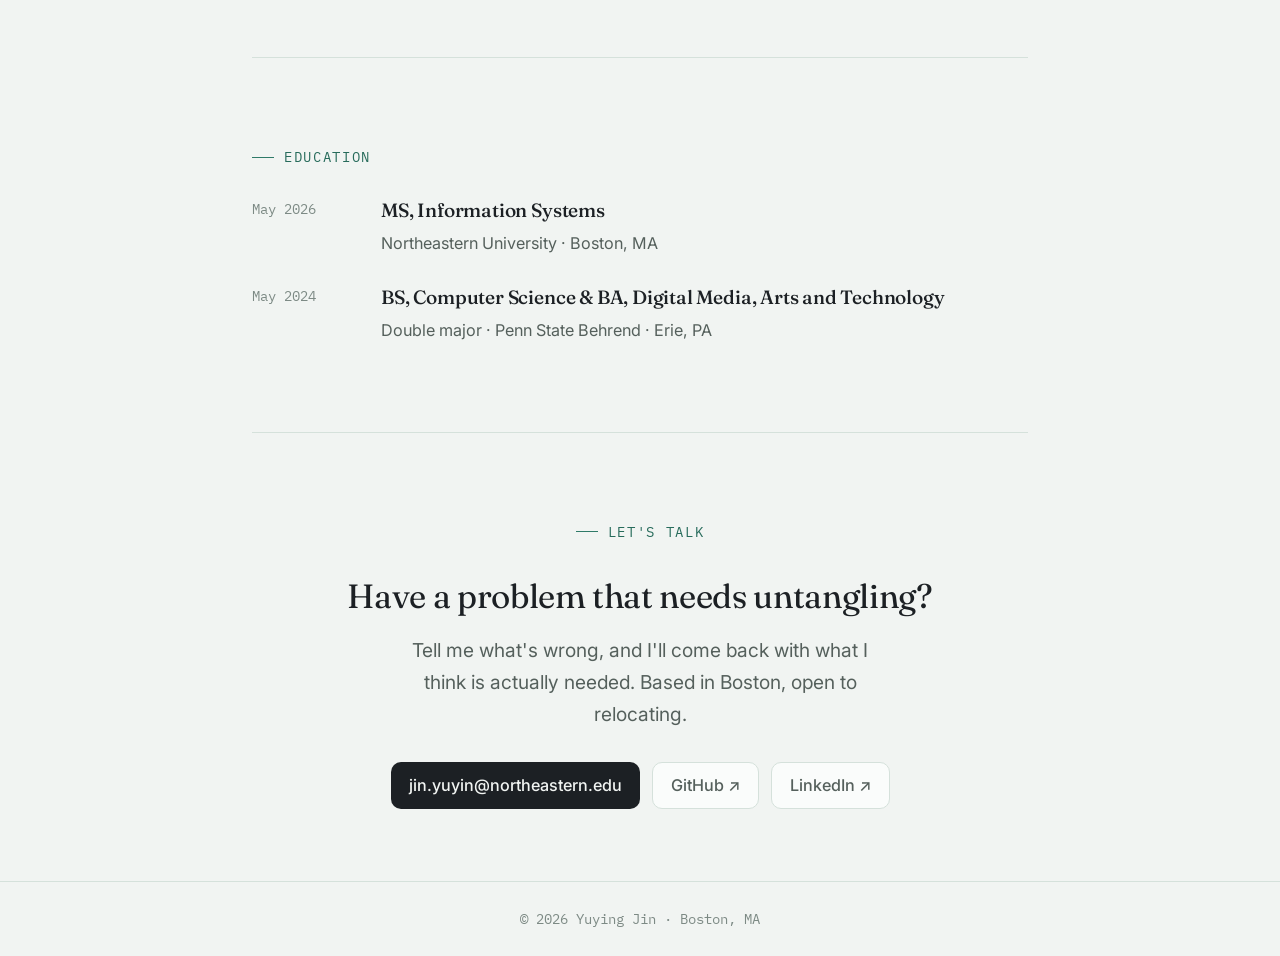
==== commit f6ef54ae: "Polish the mobile layout and tighten the How I work copy - Hide the hero diagram on phones and tight" ====
--- a/index.html
+++ b/index.html
@@ -133,28 +133,23 @@
     <div class="how-grid">
       <div class="how-block">
         <h3>Find the need behind the request</h3>
-        <p>A request usually arrives as a solution. I ask who uses the thing after launch, and what goes wrong for them today.</p>
+        <p>Before building what's asked for, I ask who will use it and what is hard for them today.</p>
         <p class="seen-in">Seen in <a href="#gospel-arts">Gospel Arts</a>, <a href="#scheduleease">ScheduleEase</a></p>
       </div>
       <div class="how-block">
         <h3>Turn a vision into decisions</h3>
-        <p>Clients without a technical background shouldn't face a blank page. Every open question reaches them with a draft, a limit and a few options, plus my recommendation.</p>
+        <p>Non-technical clients never start from a blank page: each open question comes with a draft and my recommendation.</p>
         <p class="seen-in">Seen in <a href="work/gospel-arts/#collaboration">Gospel Arts</a></p>
       </div>
       <div class="how-block">
         <h3>Fix it where it starts</h3>
-        <p>When a bug shows up on screen, I trace it back to the data or the shared resource behind it and fix it there.</p>
+        <p>I trace a problem back to its source and fix it there, not where it shows up.</p>
         <p class="seen-in">Seen in <a href="work/frankenstein-variorum/#where-to-fix">Frankenstein Variorum</a>, <a href="#student-engagement">Student Engagement</a></p>
       </div>
       <div class="how-block">
         <h3>Design the handoff</h3>
-        <p>The people who own a system should be able to run it without calling me. I build the tools, checks and docs that make that true.</p>
+        <p>I build systems, and the guides for them, so the people who own them can run them without me.</p>
         <p class="seen-in">Seen in <a href="#gospel-arts">Gospel Arts</a>, <a href="#web-developer">Web Developer</a></p>
-      </div>
-      <div class="how-block">
-        <h3>Design first, then build</h3>
-        <p>Before writing code, I settle the architecture and decide where the system needs room to grow. I'd rather design that flexibility myself than hand the requirements to an AI and let it decide.</p>
-        <p class="seen-in">Seen in <a href="#ai-chatbot">AI Chatbot</a>, <a href="work/gospel-arts/#collaboration">Gospel Arts</a></p>
       </div>
     </div>
   </section>
@@ -166,7 +161,7 @@
     <article class="case" id="gospel-arts">
       <div class="case-head">
         <h3>Gospel Arts Website</h3>
-        <span class="case-date">May 2025 – Present</span>
+        <span class="case-date">Sep 2026 – Present</span>
       </div>
       <p class="case-org">Website Architect &amp; Developer · Boston, MA</p>
       <ul class="case-badges"><li>Client collaboration</li><li>Requirements</li><li>Workflow design</li><li>Visual design</li></ul>
--- a/assets/site.css
+++ b/assets/site.css
@@ -86,7 +86,7 @@
 .hero-grid { display:grid; grid-template-columns:1.15fr 1fr; gap:2.5rem; align-items:center; }
 h1 { font-size:clamp(2.4rem,5.04vw,3.36rem); font-weight:400; line-height:1.16; margin-bottom:1.4rem; }
 h1 em { font-style:italic; color:var(--accent-deep); font-weight:500; }
-#hero h1 { font-size:clamp(2rem,4.2vw,2.8rem); }
+#hero h1 { font-size:clamp(2rem,3.4vw,2.35rem); }
 .hero-desc { color:var(--ink-muted); font-size:1.02rem; line-height:1.8; margin-bottom:1.9rem; max-width:480px; }
 .hero-actions { display:flex; gap:10px; flex-wrap:wrap; }
 .btn {
@@ -128,7 +128,6 @@
 
 /* ---------- HOW I WORK ---------- */
 .how-grid { display:grid; grid-template-columns:repeat(2,minmax(0,1fr)); gap:1.8rem 2.5rem; }
-.how-block:last-child:nth-child(odd) { grid-column:1 / -1; }
 .how-block { border-left:2px solid var(--accent-soft); padding-left:1.1rem; }
 .how-block h3 { font-size:18px; font-weight:500; margin-bottom:.4rem; font-family:'Inter',system-ui,sans-serif; letter-spacing:0; }
 .how-block p { font-size:16.2px; color:var(--ink-muted); margin-bottom:.6rem; line-height:1.6; }
@@ -260,7 +259,28 @@
   nav { padding:0 1.25rem; }
   .container { padding:0 max(16px, env(safe-area-inset-left, 0px)); }
   .hero-grid { grid-template-columns:1fr; }
-  .node-diagram { order:-1; max-width:260px; margin:0 auto 1rem; }
+  .node-diagram { display:none; }
+  section { padding:3.5rem 0; }
+  #hero { padding:2.5rem 0 3rem; }
+  #contact { padding:3.5rem 0 3rem; }
+  .hero-tags { margin-top:1.8rem; }
+  .btn { padding:8px 13px; font-size:15px; }
+  .hero-actions { gap:8px; }
+  .eyebrow { align-items:flex-start; letter-spacing:.1em; }
+  .eyebrow::before { flex-shrink:0; margin-top:.6em; }
+  .case { margin-bottom:2.8rem; }
+  h1 { font-size:2.1rem; }
+  .crumbs { font-size:12.5px; margin-bottom:1.4rem; }
+  .cs-lede { font-size:17px; line-height:1.6; }
+  .cs-facts { gap:1rem 1.2rem; }
+  .cs-facts dt { font-size:11.5px; margin-bottom:.1rem; }
+  .cs-facts dd { font-size:14.5px; line-height:1.45; }
+  .prose p, .prose li { font-size:16.5px; line-height:1.65; }
+  .prose h2 { font-size:1.5rem; }
+  .compare p { font-size:15.5px; line-height:1.6; }
+  .case-row .v, .case ul.plain li { font-size:16.5px; line-height:1.6; }
+  .proj-card p { font-size:16px; line-height:1.6; }
+  .how-block p { font-size:15.5px; line-height:1.6; }
   .how-grid { grid-template-columns:1fr; }
   .case-row { grid-template-columns:1fr; gap:.3rem; }
   .skill-row { grid-template-columns:1fr; gap:.2rem; }
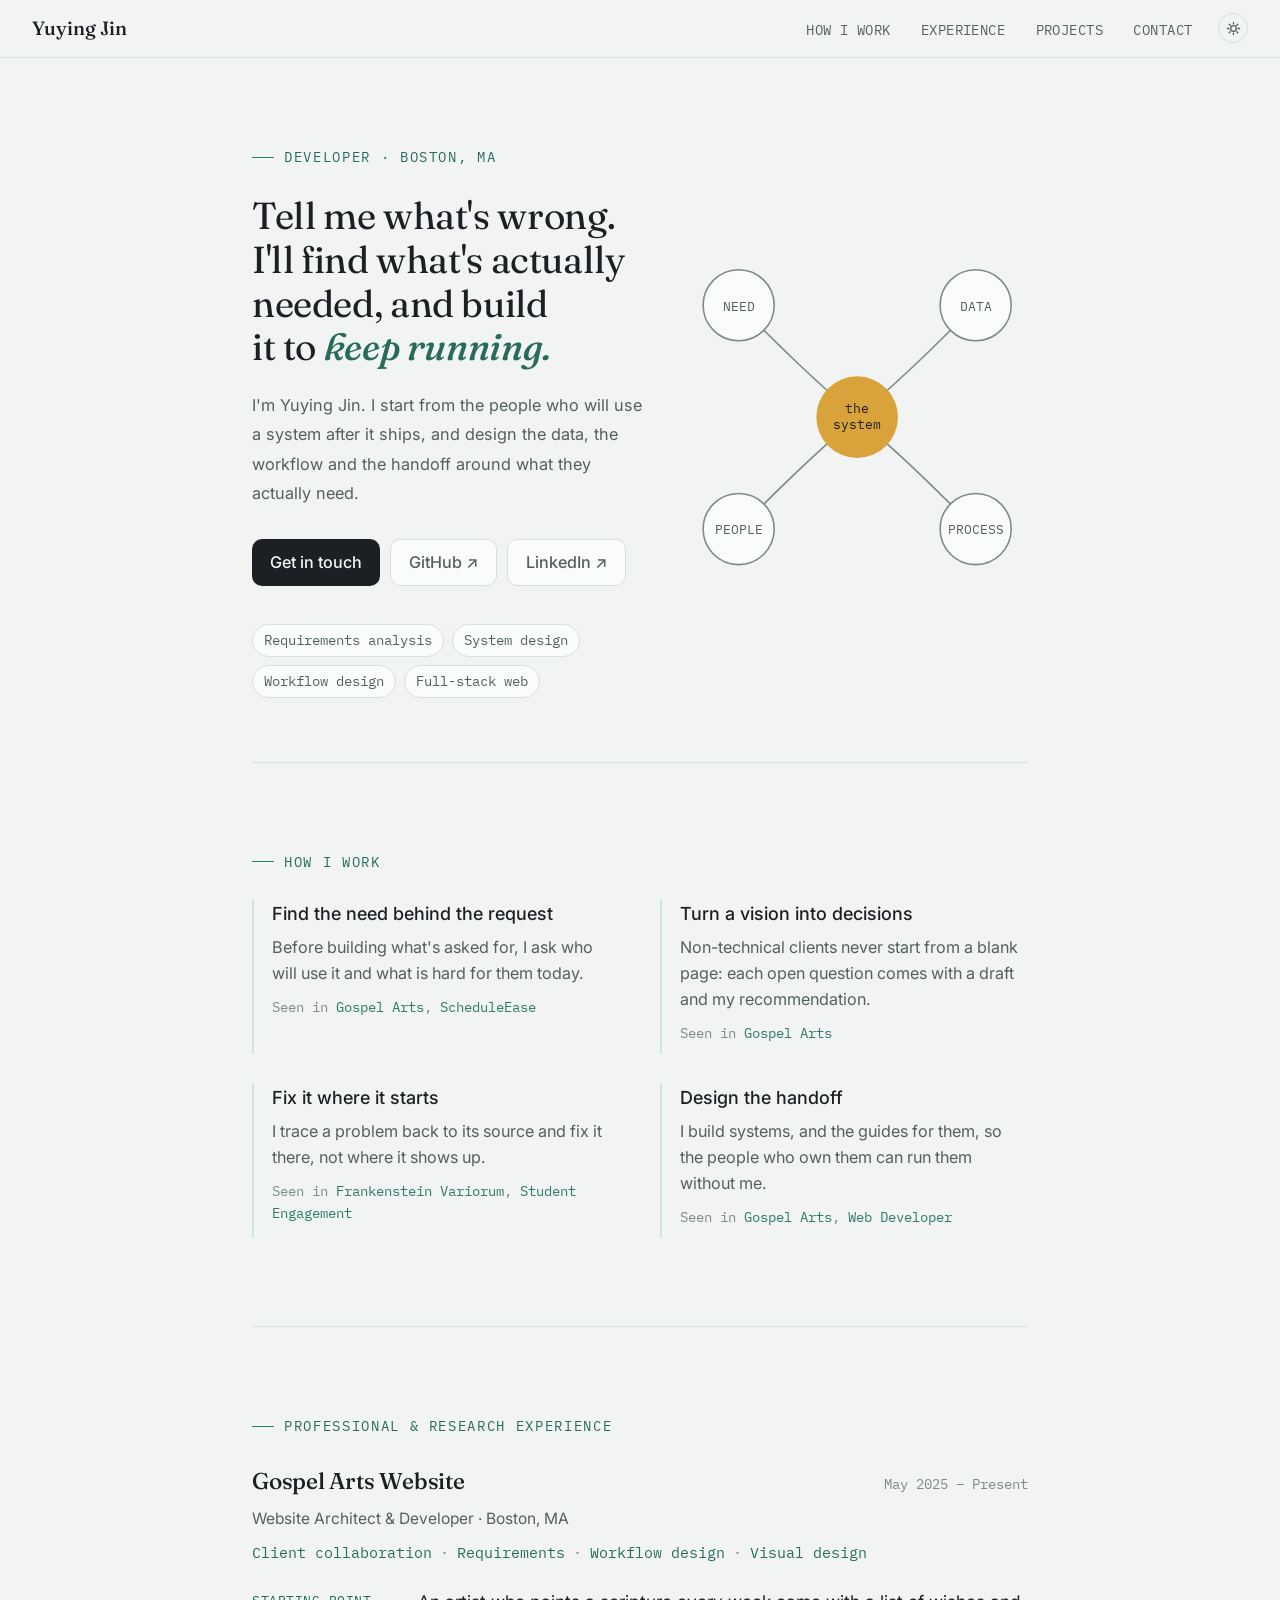
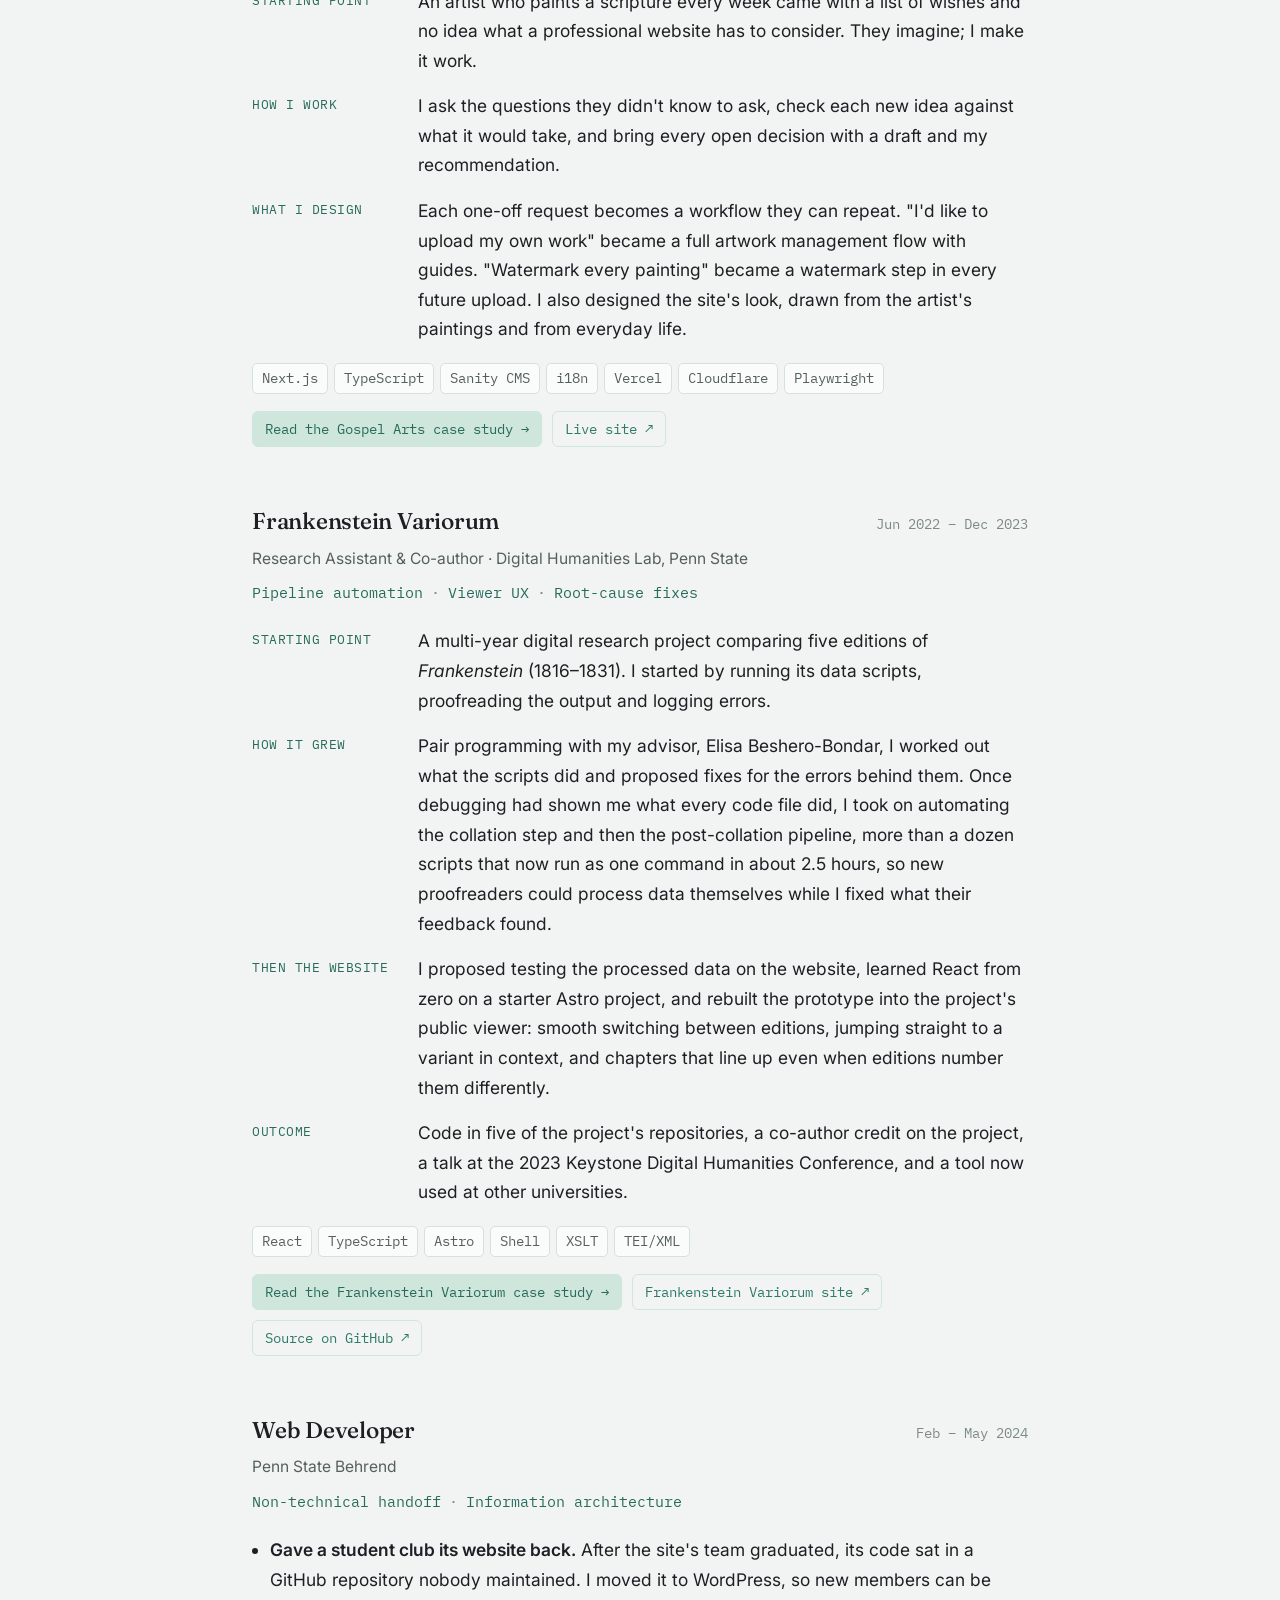
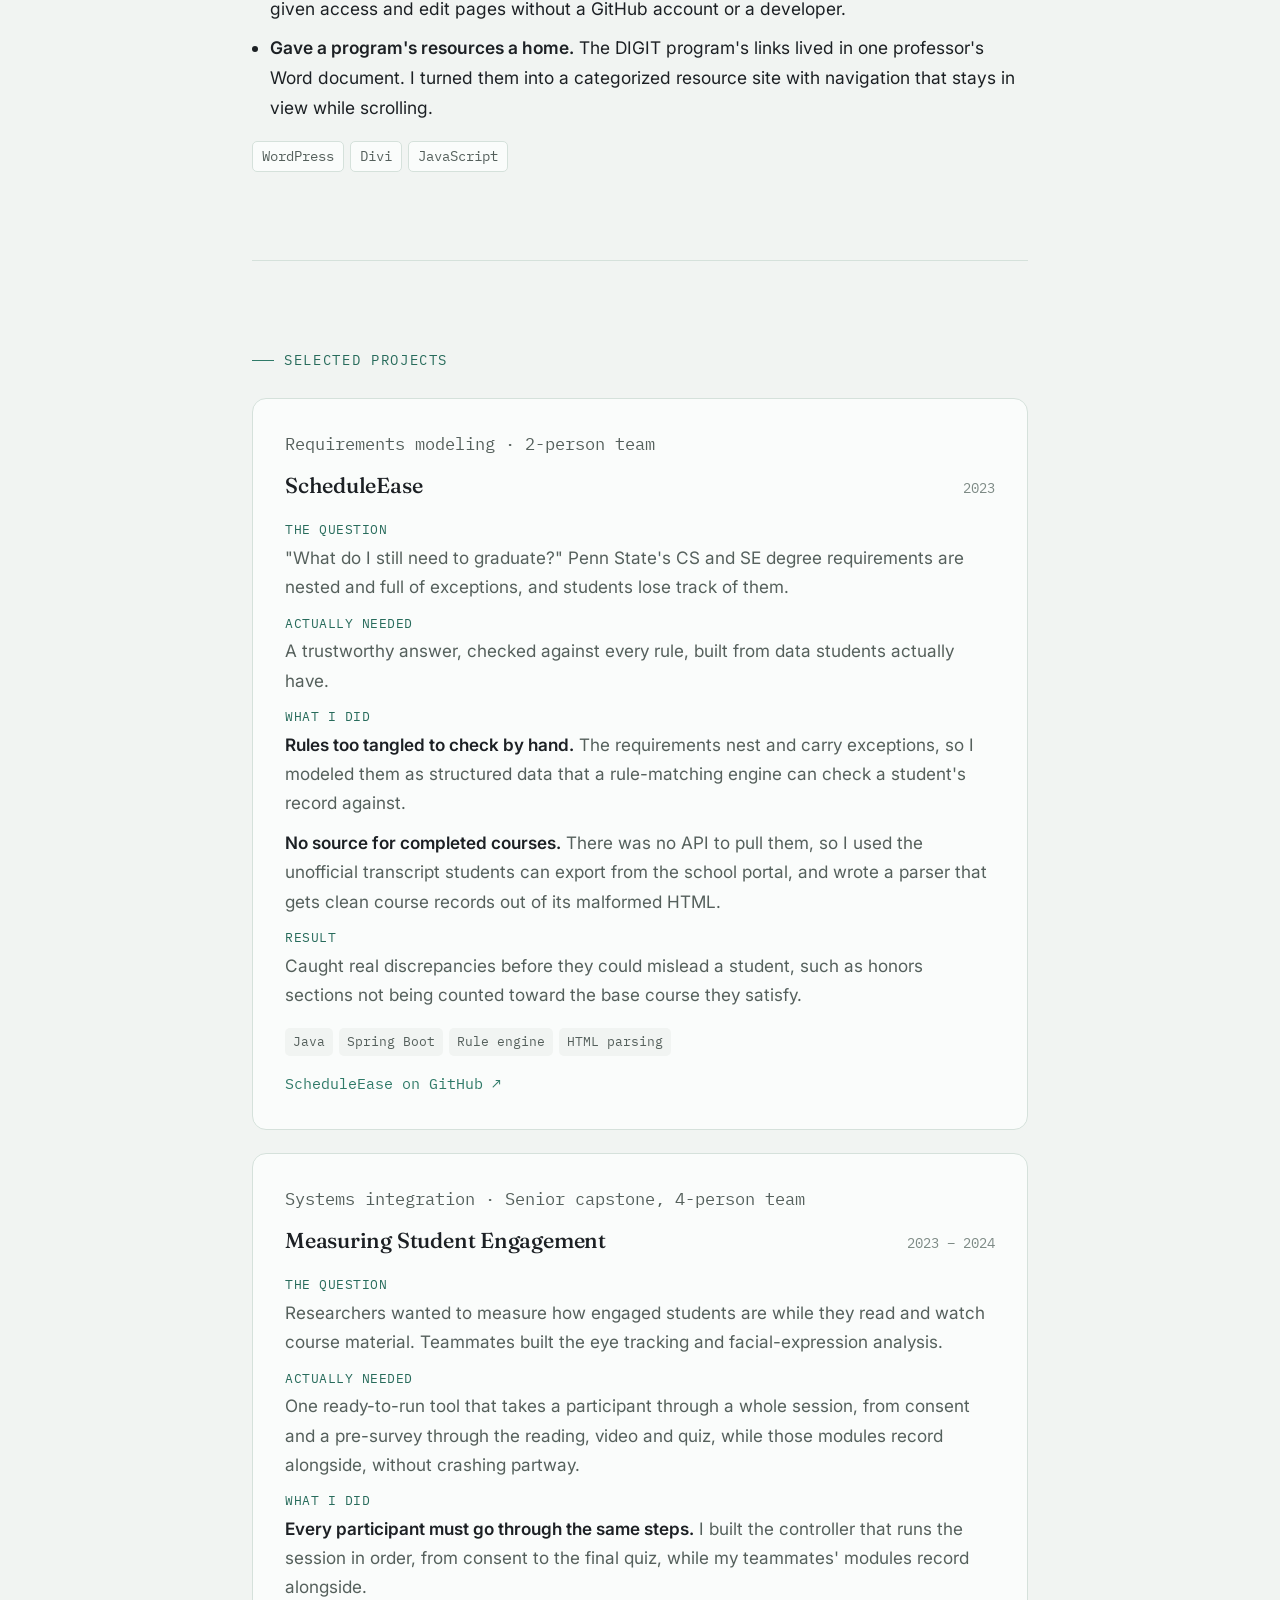
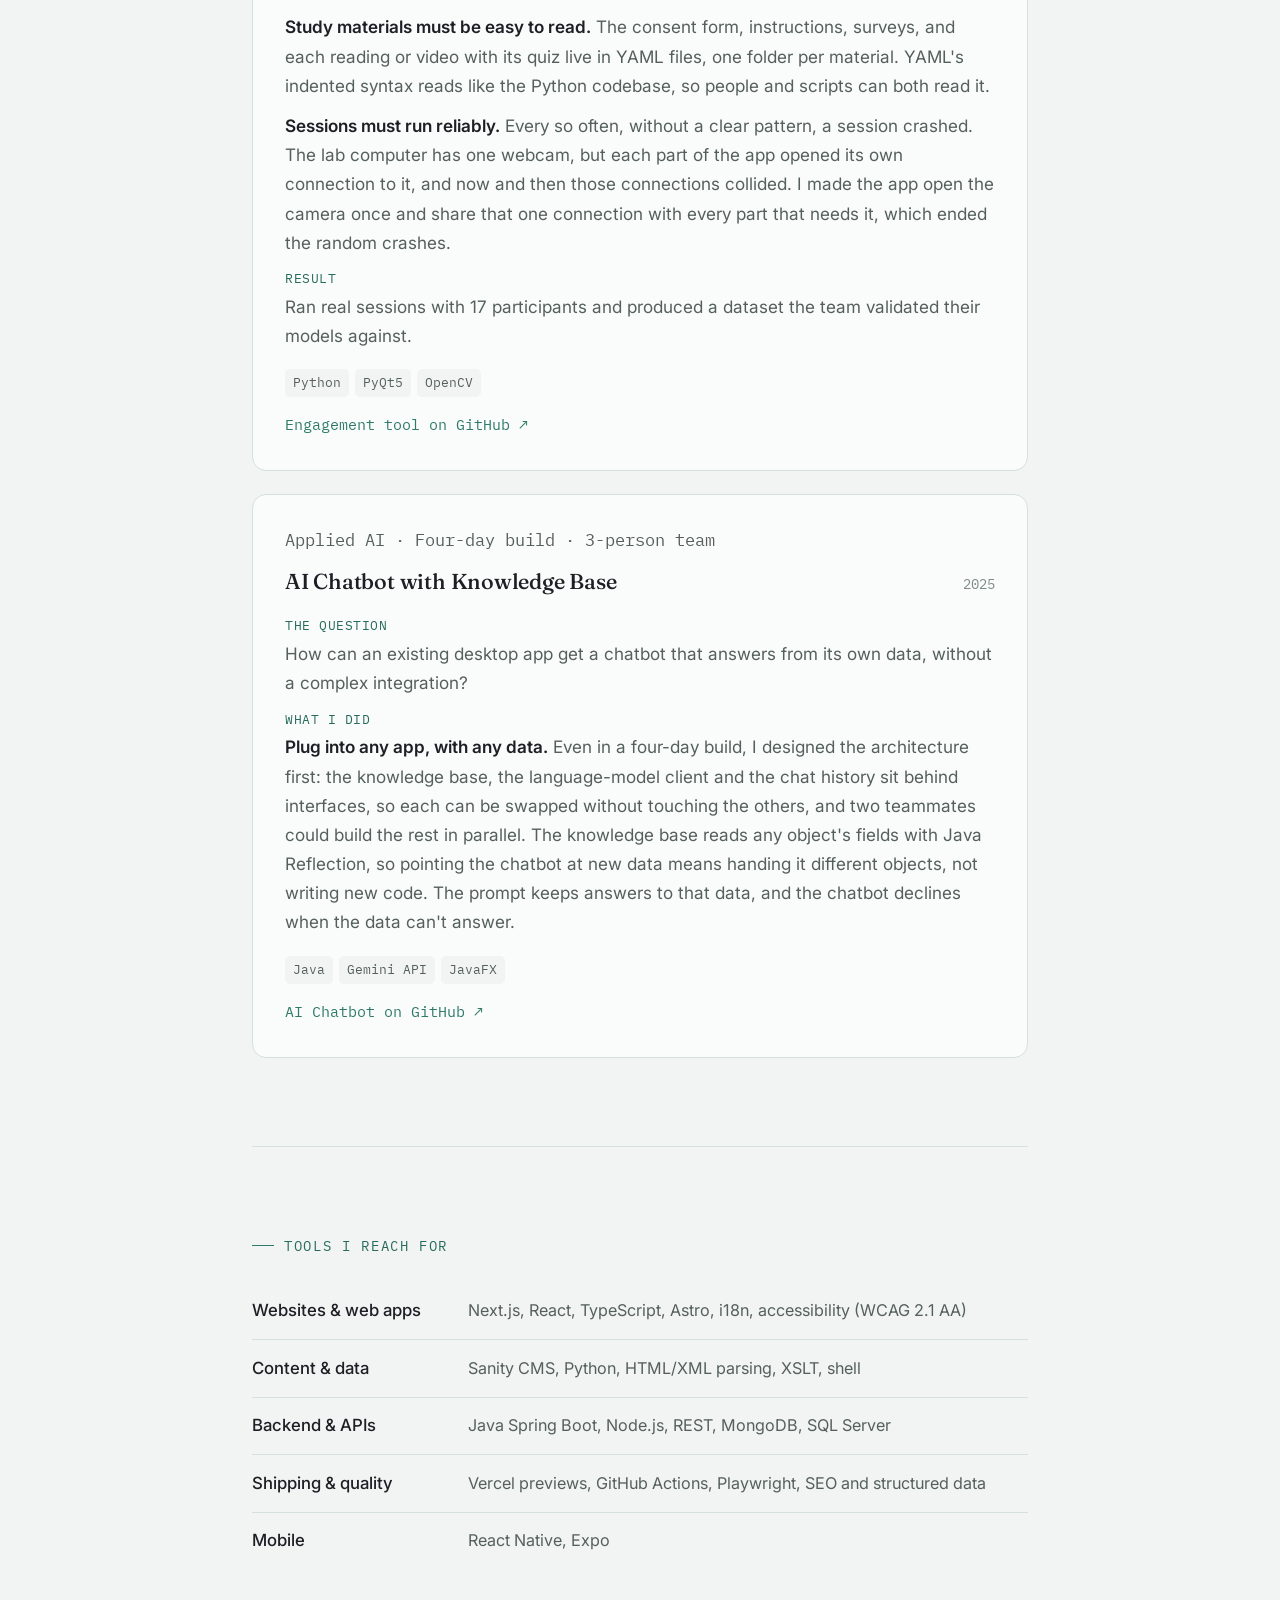
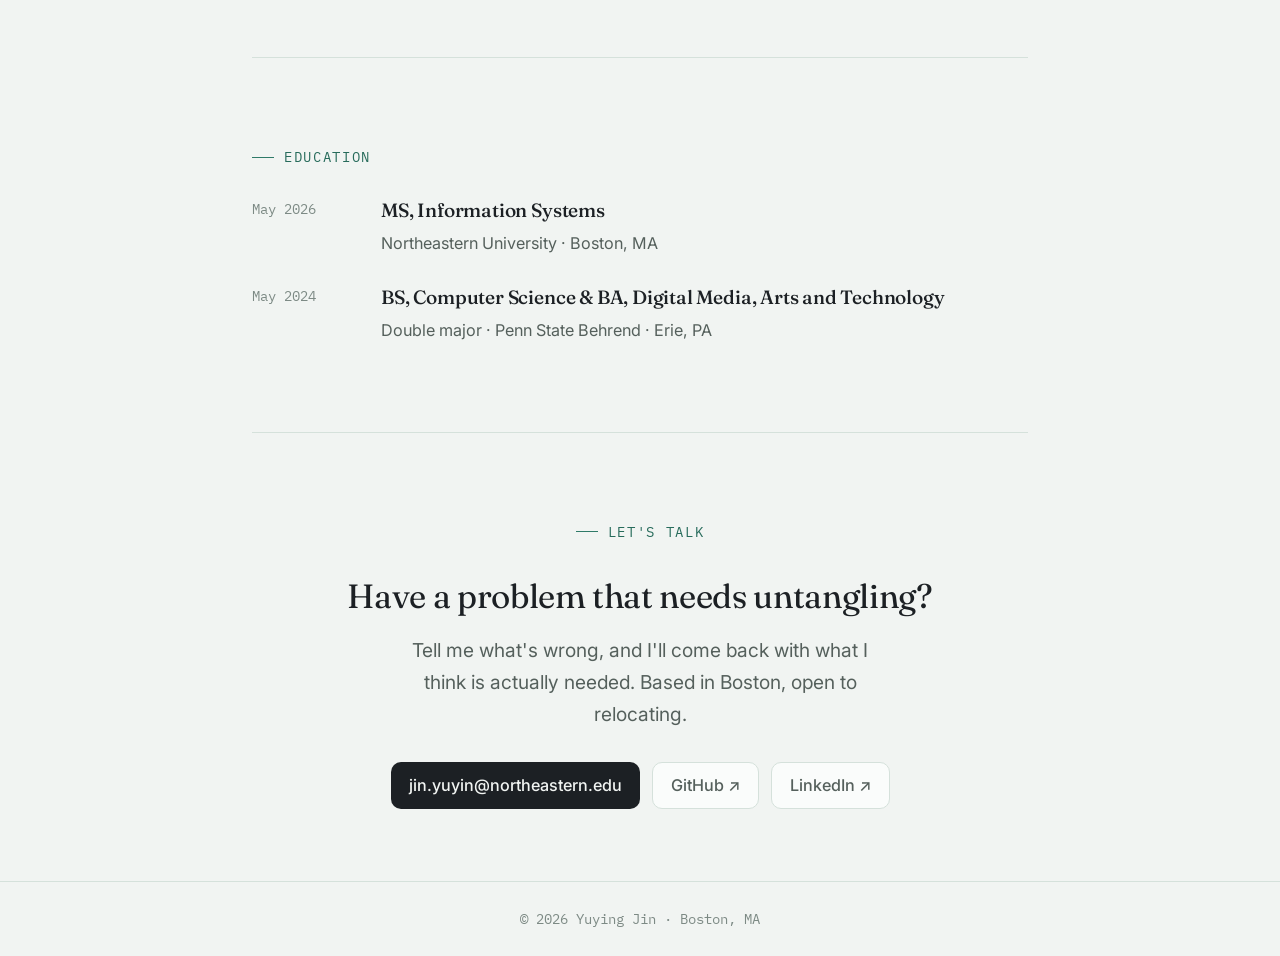
==== commit f92e1e47: "Polish the mobile layout and tighten the How I work copy - Hide the hero diagram on phones and tight" ====
--- a/index.html
+++ b/index.html
@@ -161,7 +161,7 @@
     <article class="case" id="gospel-arts">
       <div class="case-head">
         <h3>Gospel Arts Website</h3>
-        <span class="case-date">Sep 2026 – Present</span>
+        <span class="case-date">May 2025 – Present</span>
       </div>
       <p class="case-org">Website Architect &amp; Developer · Boston, MA</p>
       <ul class="case-badges"><li>Client collaboration</li><li>Requirements</li><li>Workflow design</li><li>Visual design</li></ul>
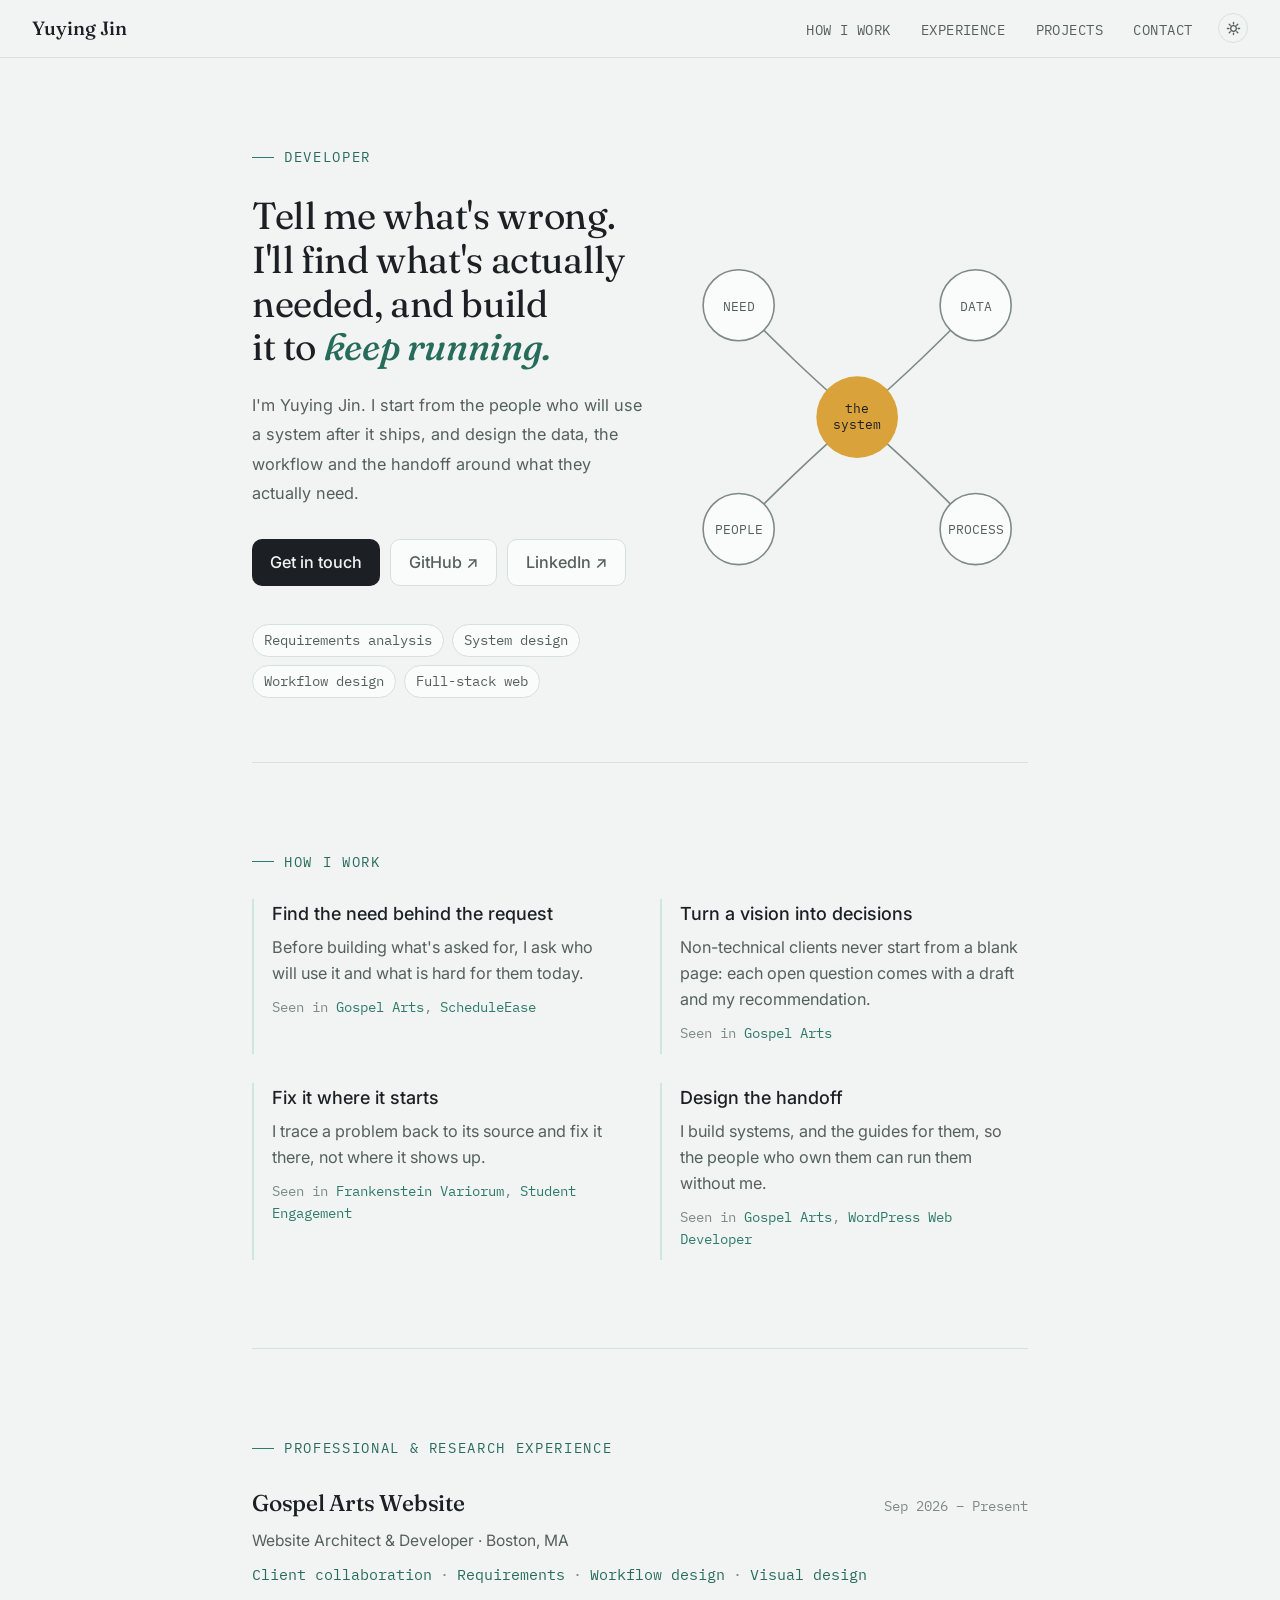
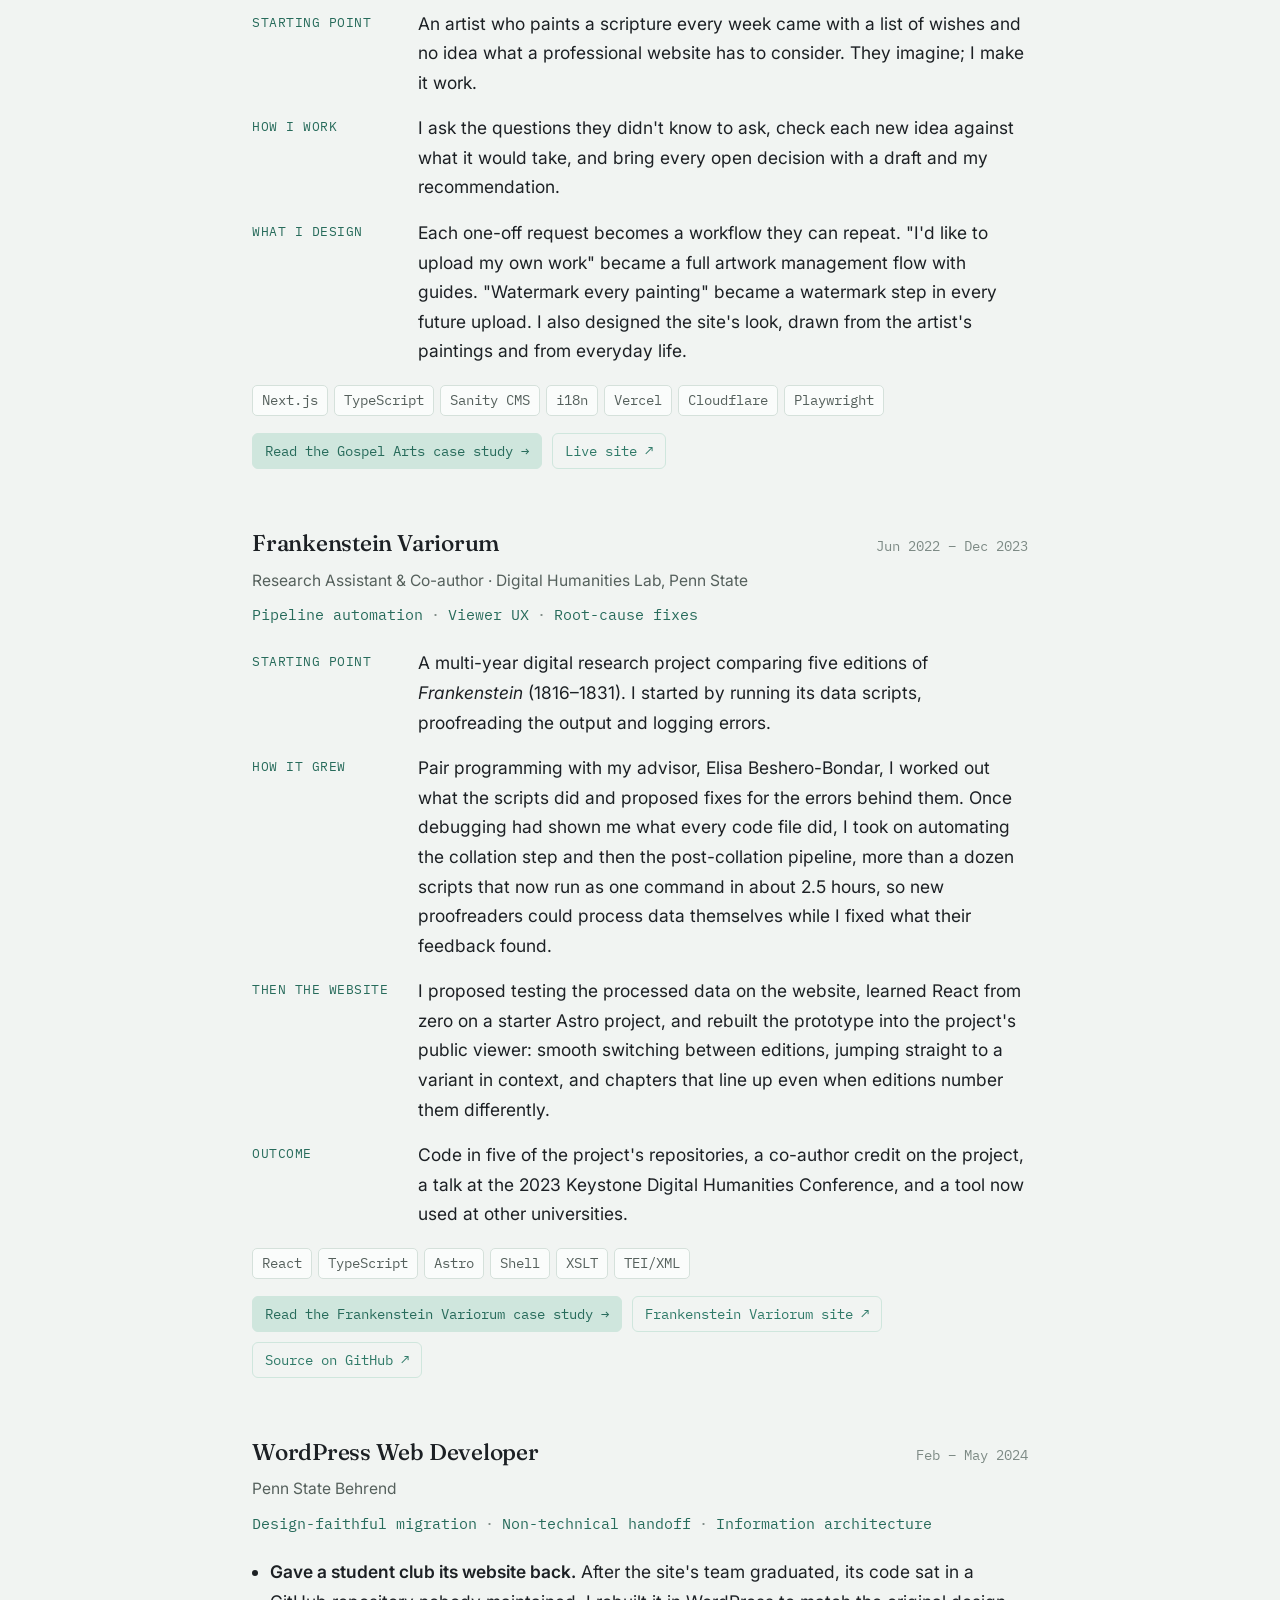
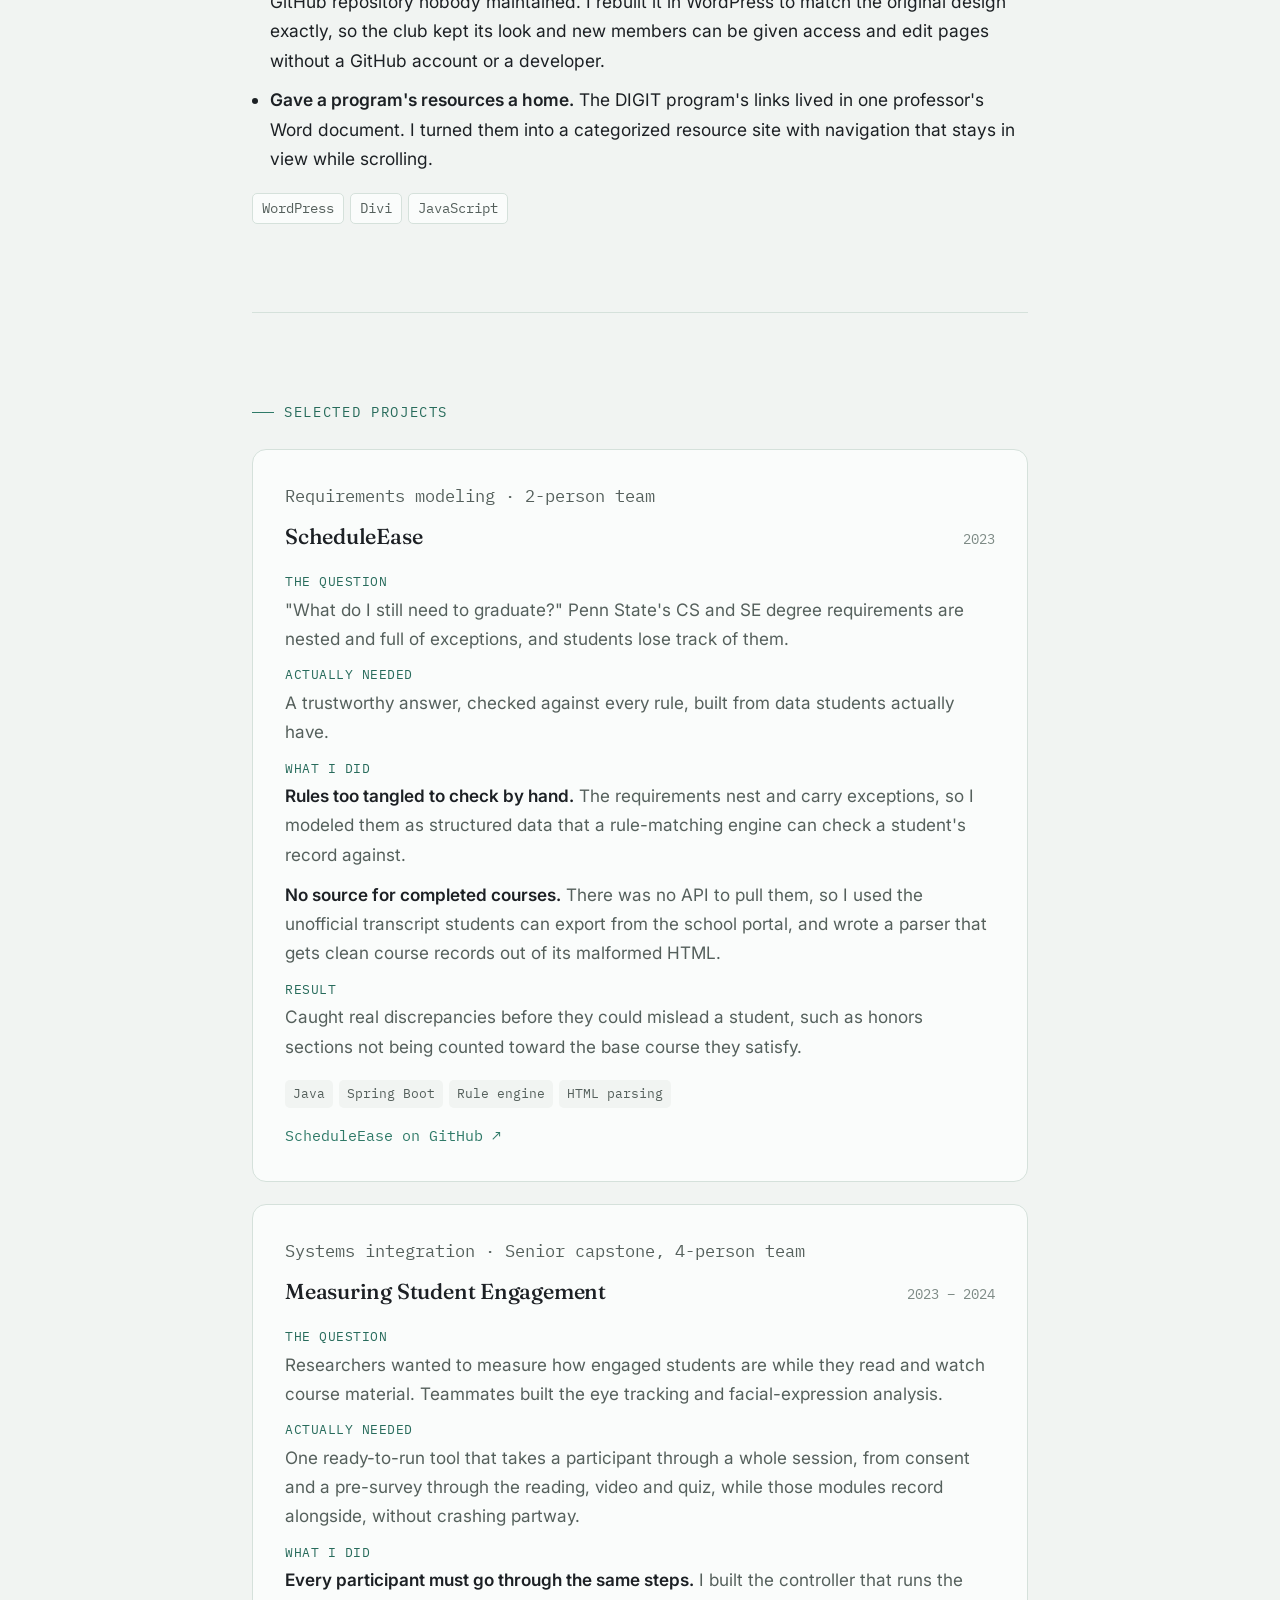
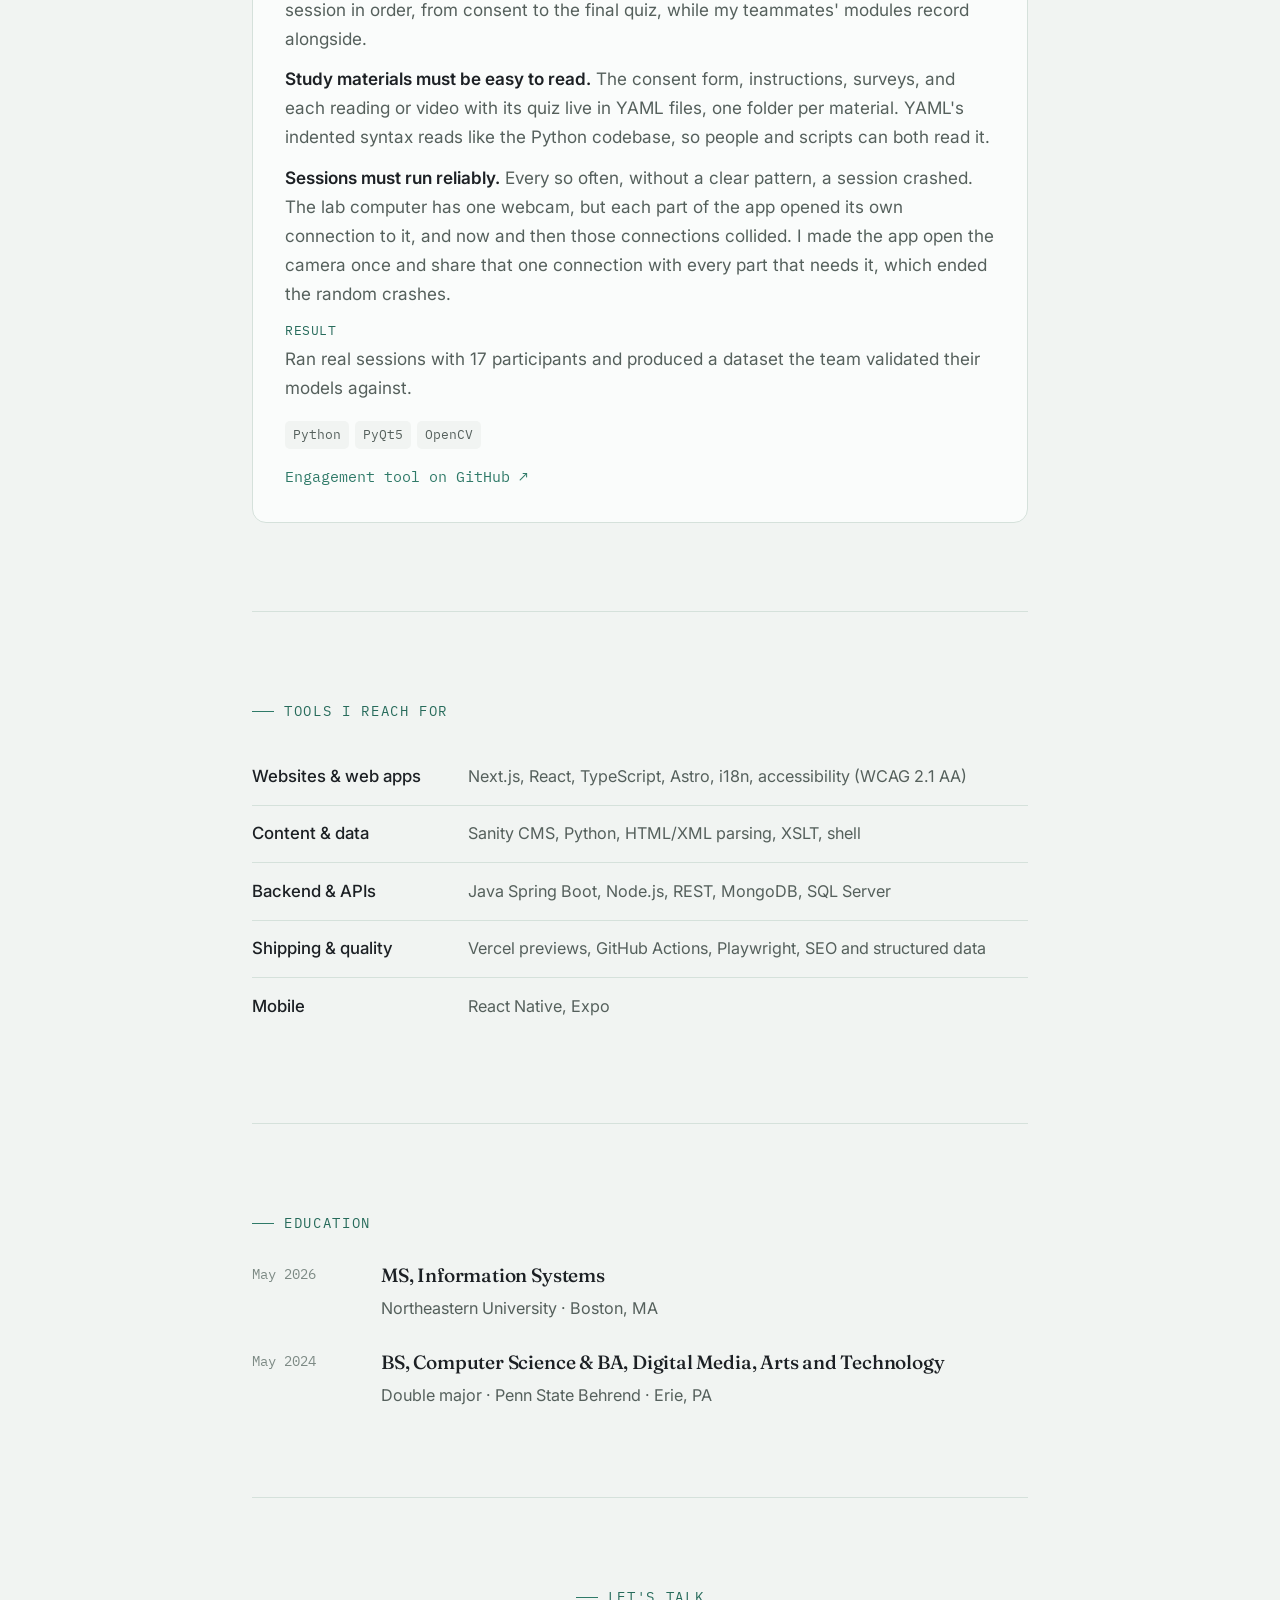
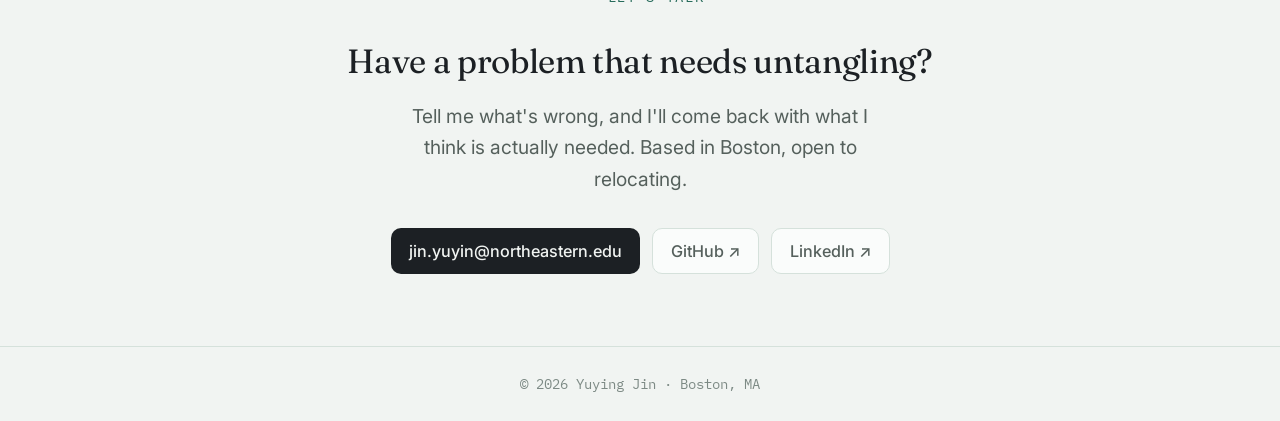
==== commit ce993f44: "Remove the AI Chatbot project, drop Boston from the hero, and expand the case studies Co-Authored-By" ====
--- a/index.html
+++ b/index.html
@@ -81,7 +81,7 @@
   <section id="hero">
     <div class="hero-grid">
       <div>
-        <p class="eyebrow">Developer · Boston, MA</p>
+        <p class="eyebrow">Developer</p>
         <h1>Tell me what's wrong. I'll find what's actually needed, and build it to <em>keep running.</em></h1>
         <p class="hero-desc">
           I'm Yuying Jin. I start from the people who will use a system after it ships,
@@ -149,7 +149,7 @@
       <div class="how-block">
         <h3>Design the handoff</h3>
         <p>I build systems, and the guides for them, so the people who own them can run them without me.</p>
-        <p class="seen-in">Seen in <a href="#gospel-arts">Gospel Arts</a>, <a href="#web-developer">Web Developer</a></p>
+        <p class="seen-in">Seen in <a href="#gospel-arts">Gospel Arts</a>, <a href="#web-developer">WordPress Web Developer</a></p>
       </div>
     </div>
   </section>
@@ -161,7 +161,7 @@
     <article class="case" id="gospel-arts">
       <div class="case-head">
         <h3>Gospel Arts Website</h3>
-        <span class="case-date">May 2025 – Present</span>
+        <span class="case-date">Sep 2026 – Present</span>
       </div>
       <p class="case-org">Website Architect &amp; Developer · Boston, MA</p>
       <ul class="case-badges"><li>Client collaboration</li><li>Requirements</li><li>Workflow design</li><li>Visual design</li></ul>
@@ -200,13 +200,13 @@
 
     <article class="case" id="web-developer">
       <div class="case-head">
-        <h3>Web Developer</h3>
+        <h3>WordPress Web Developer</h3>
         <span class="case-date">Feb – May 2024</span>
       </div>
       <p class="case-org">Penn State Behrend</p>
-      <ul class="case-badges"><li>Non-technical handoff</li><li>Information architecture</li></ul>
+      <ul class="case-badges"><li>Design-faithful migration</li><li>Non-technical handoff</li><li>Information architecture</li></ul>
       <ul class="plain">
-        <li><strong>Gave a student club its website back.</strong> After the site's team graduated, its code sat in a GitHub repository nobody maintained. I moved it to WordPress, so new members can be given access and edit pages without a GitHub account or a developer.</li>
+        <li><strong>Gave a student club its website back.</strong> After the site's team graduated, its code sat in a GitHub repository nobody maintained. I rebuilt it in WordPress to match the original design exactly, so the club kept its look and new members can be given access and edit pages without a GitHub account or a developer.</li>
         <li><strong>Gave a program's resources a home.</strong> The DIGIT program's links lived in one professor's Word document. I turned them into a categorized resource site with navigation that stays in view while scrolling.</li>
       </ul>
       <ul class="case-tools" aria-label="Tools"><li class="pill">WordPress</li><li class="pill">Divi</li><li class="pill">JavaScript</li></ul>
@@ -243,15 +243,6 @@
         <a href="https://github.com/neha26pp/MLEngagementTool" target="_blank" rel="noopener" class="proj-link">Engagement tool on GitHub ↗</a>
       </article>
 
-      <article class="proj-card" id="ai-chatbot">
-        <p class="proj-num">Applied AI · Four-day build · 3-person team</p>
-        <div class="proj-head"><h3>AI Chatbot with Knowledge Base</h3><span class="case-date">2025</span></div>
-        <p><span class="proj-label">The question</span>How can an existing desktop app get a chatbot that answers from its own data, without a complex integration?</p>
-        <p><span class="proj-label">What I did</span><strong>Plug into any app, with any data.</strong> Even in a four-day build, I designed the architecture first: the knowledge base, the language-model client and the chat history sit behind interfaces, so each can be swapped without touching the others, and two teammates could build the rest in parallel. The knowledge base reads any object's fields with Java Reflection, so pointing the chatbot at new data means handing it different objects, not writing new code. The prompt keeps answers to that data, and the chatbot declines when the data can't answer.</p>
-        <ul class="proj-tags" aria-label="Tools"><li class="proj-tag">Java</li><li class="proj-tag">Gemini API</li><li class="proj-tag">JavaFX</li></ul>
-        <a href="https://github.com/Yuying-Jin/Chatbot-Lexa" target="_blank" rel="noopener" class="proj-link">AI Chatbot on GitHub ↗</a>
-      </article>
-
     </div>
   </section>
 
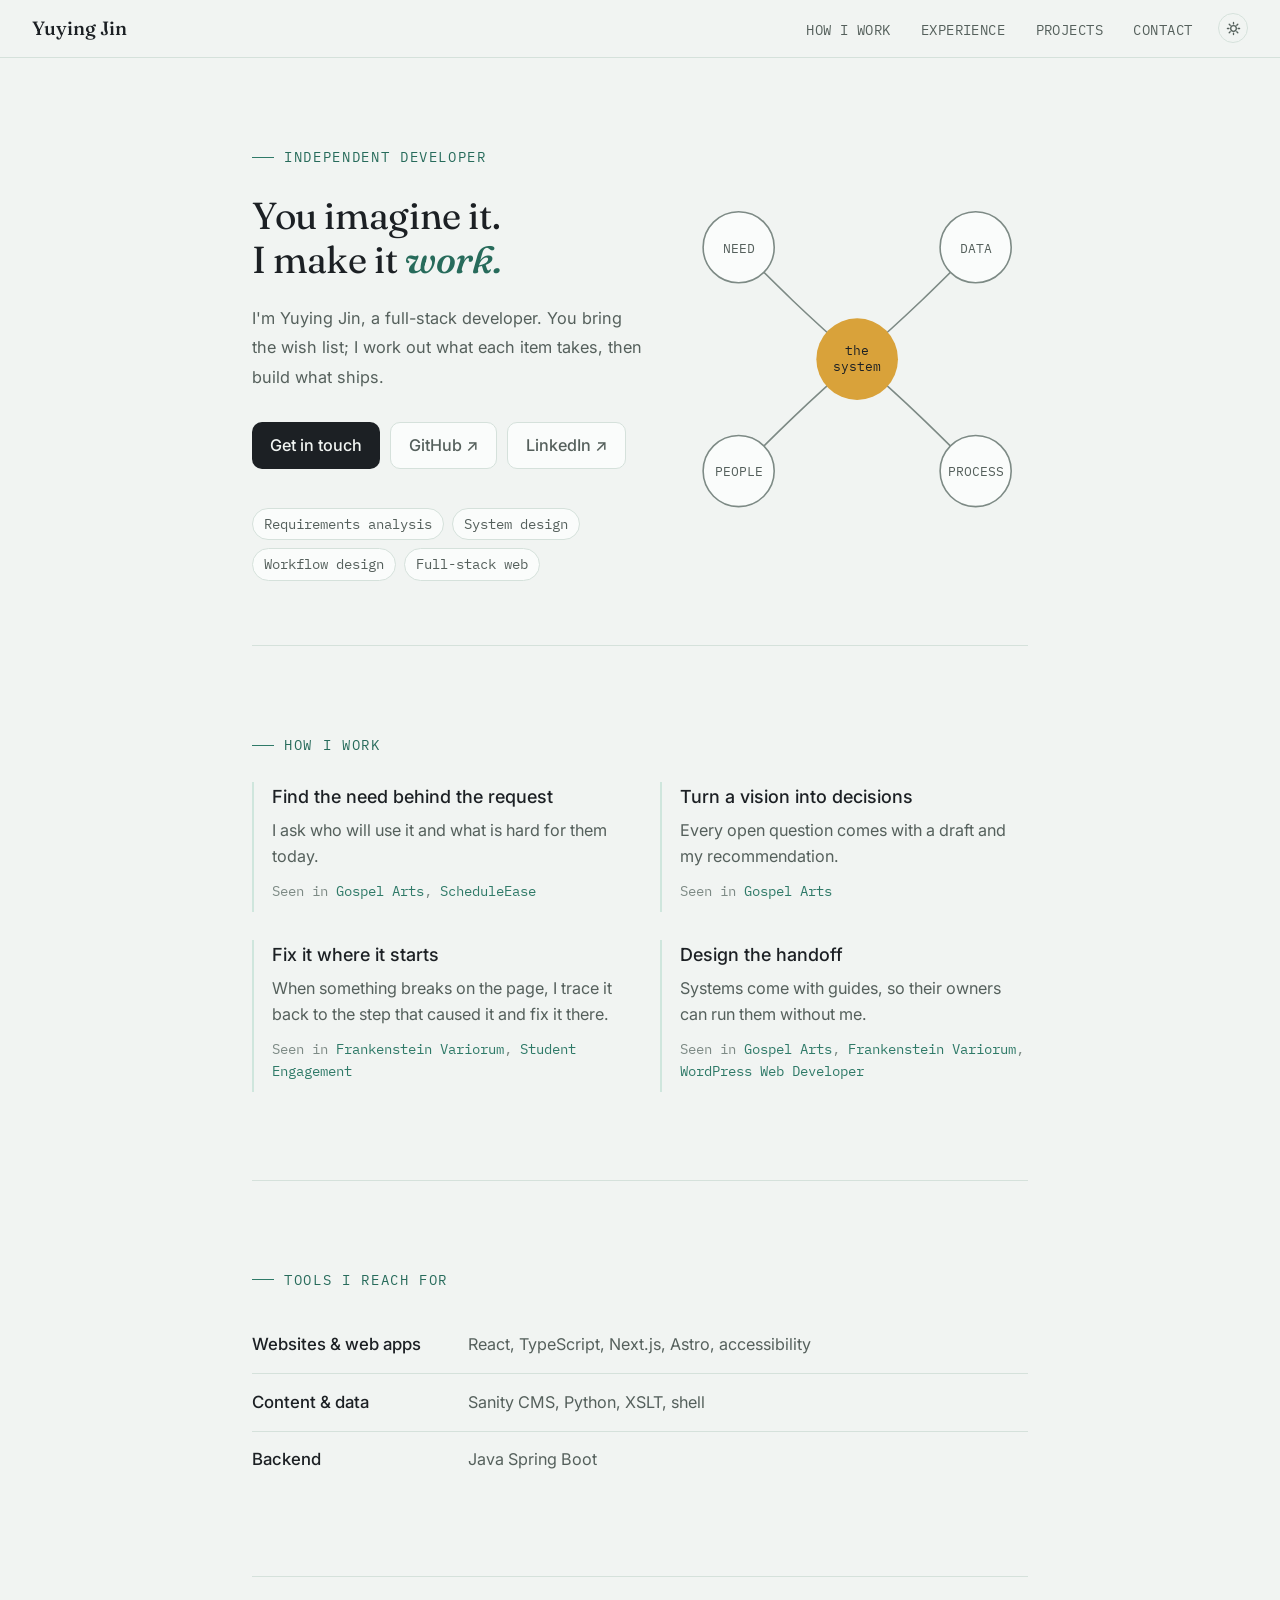
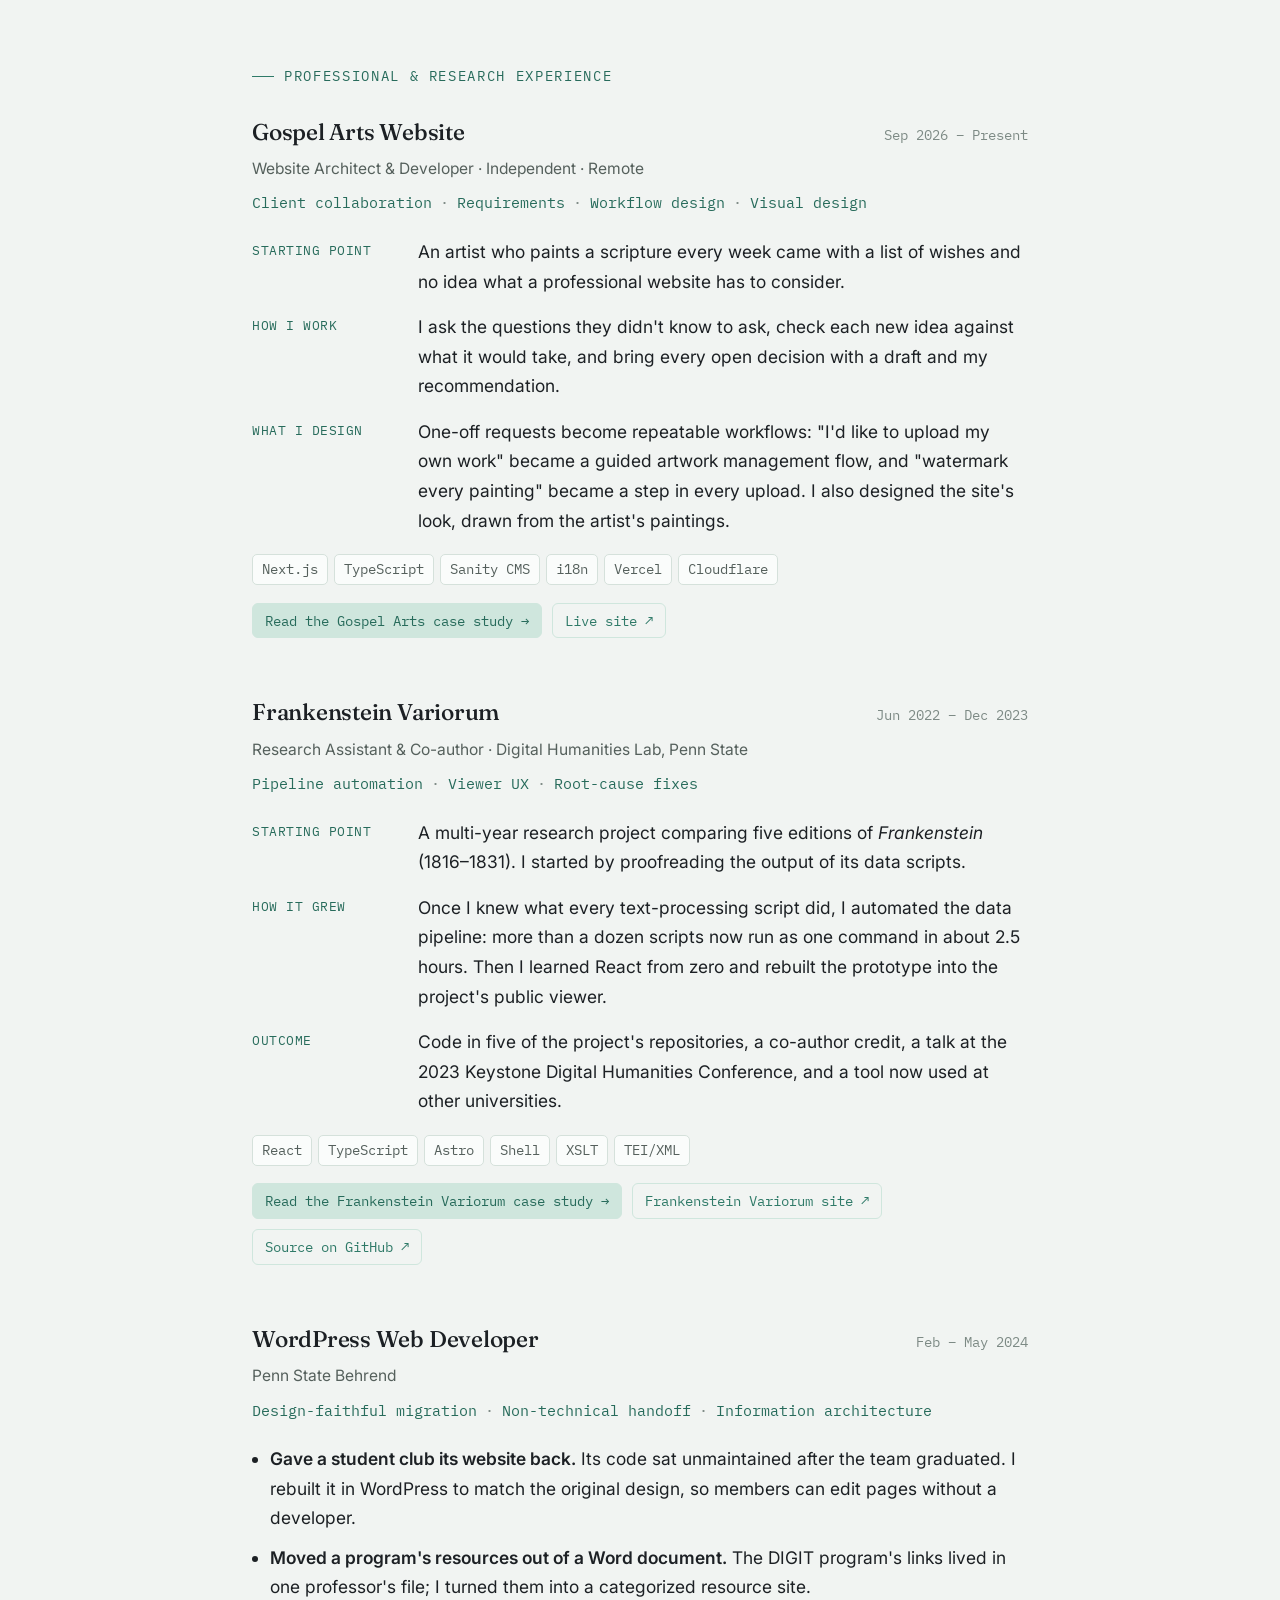
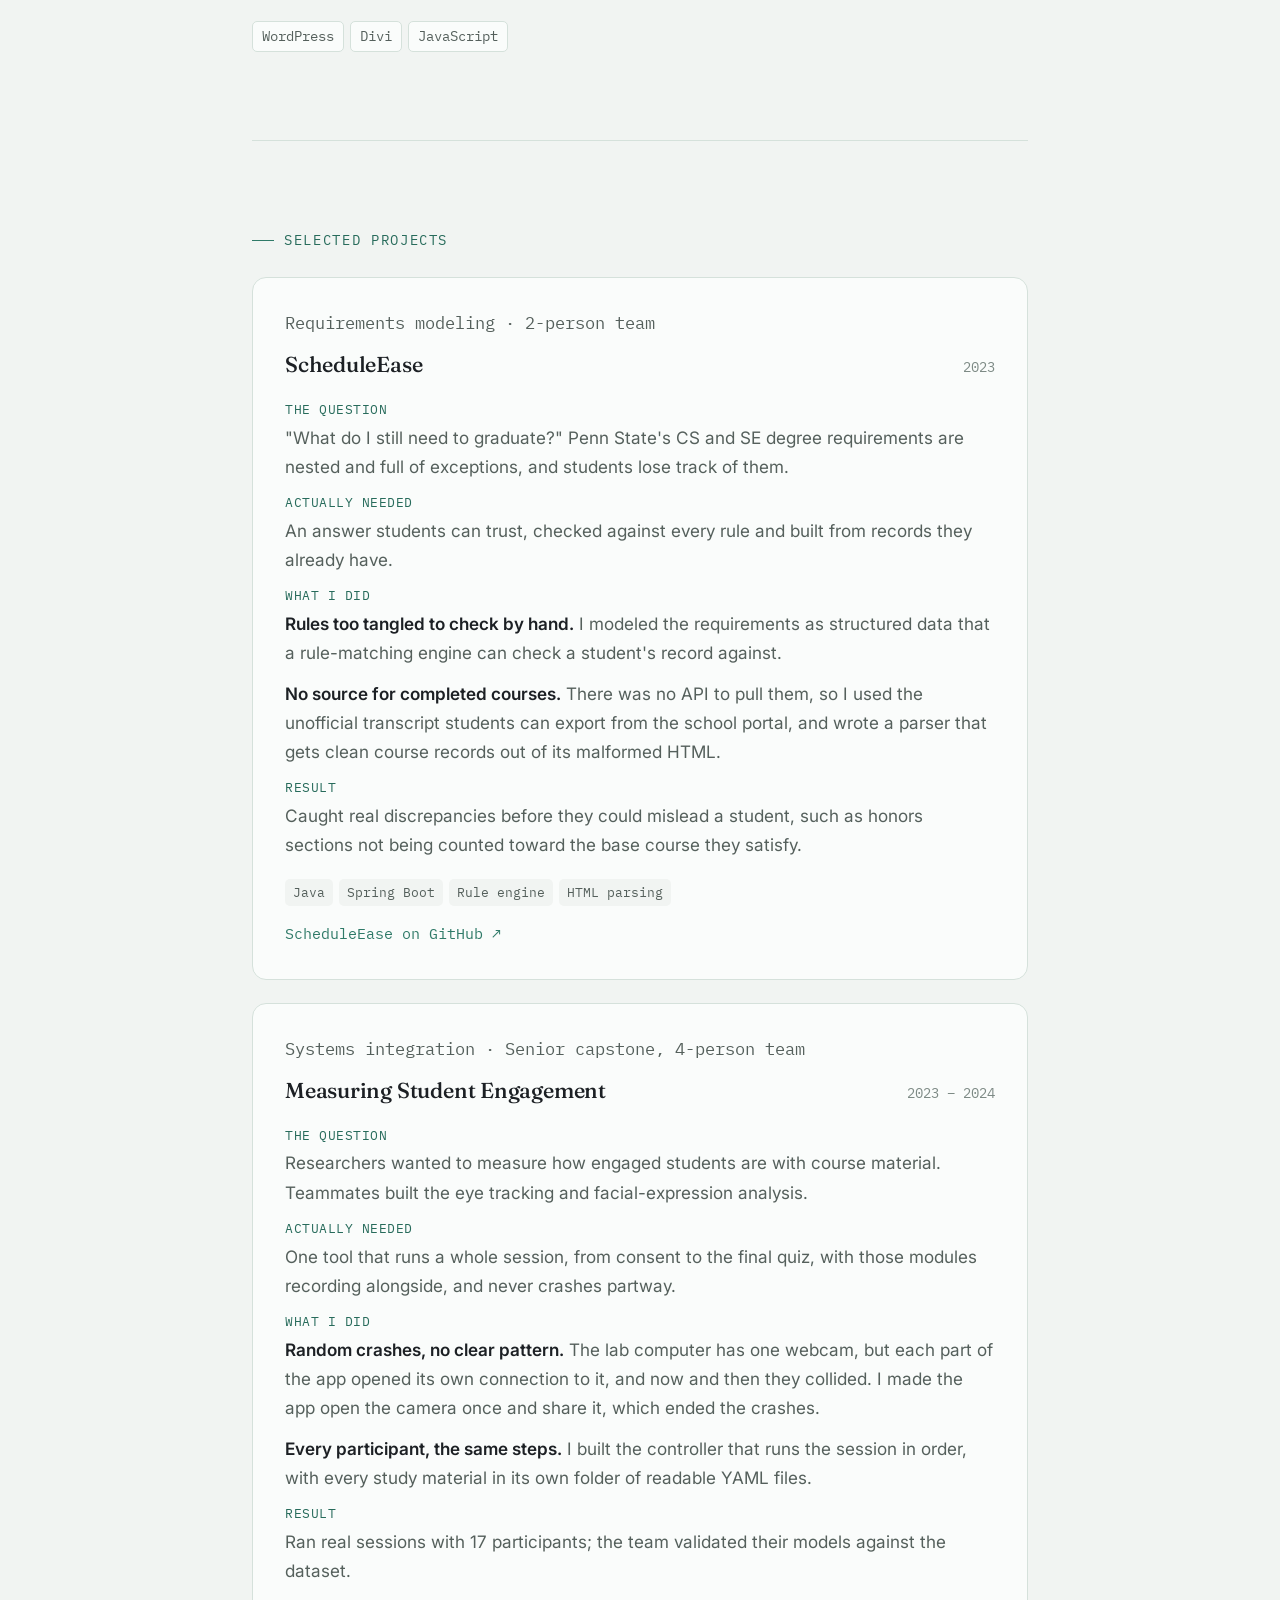
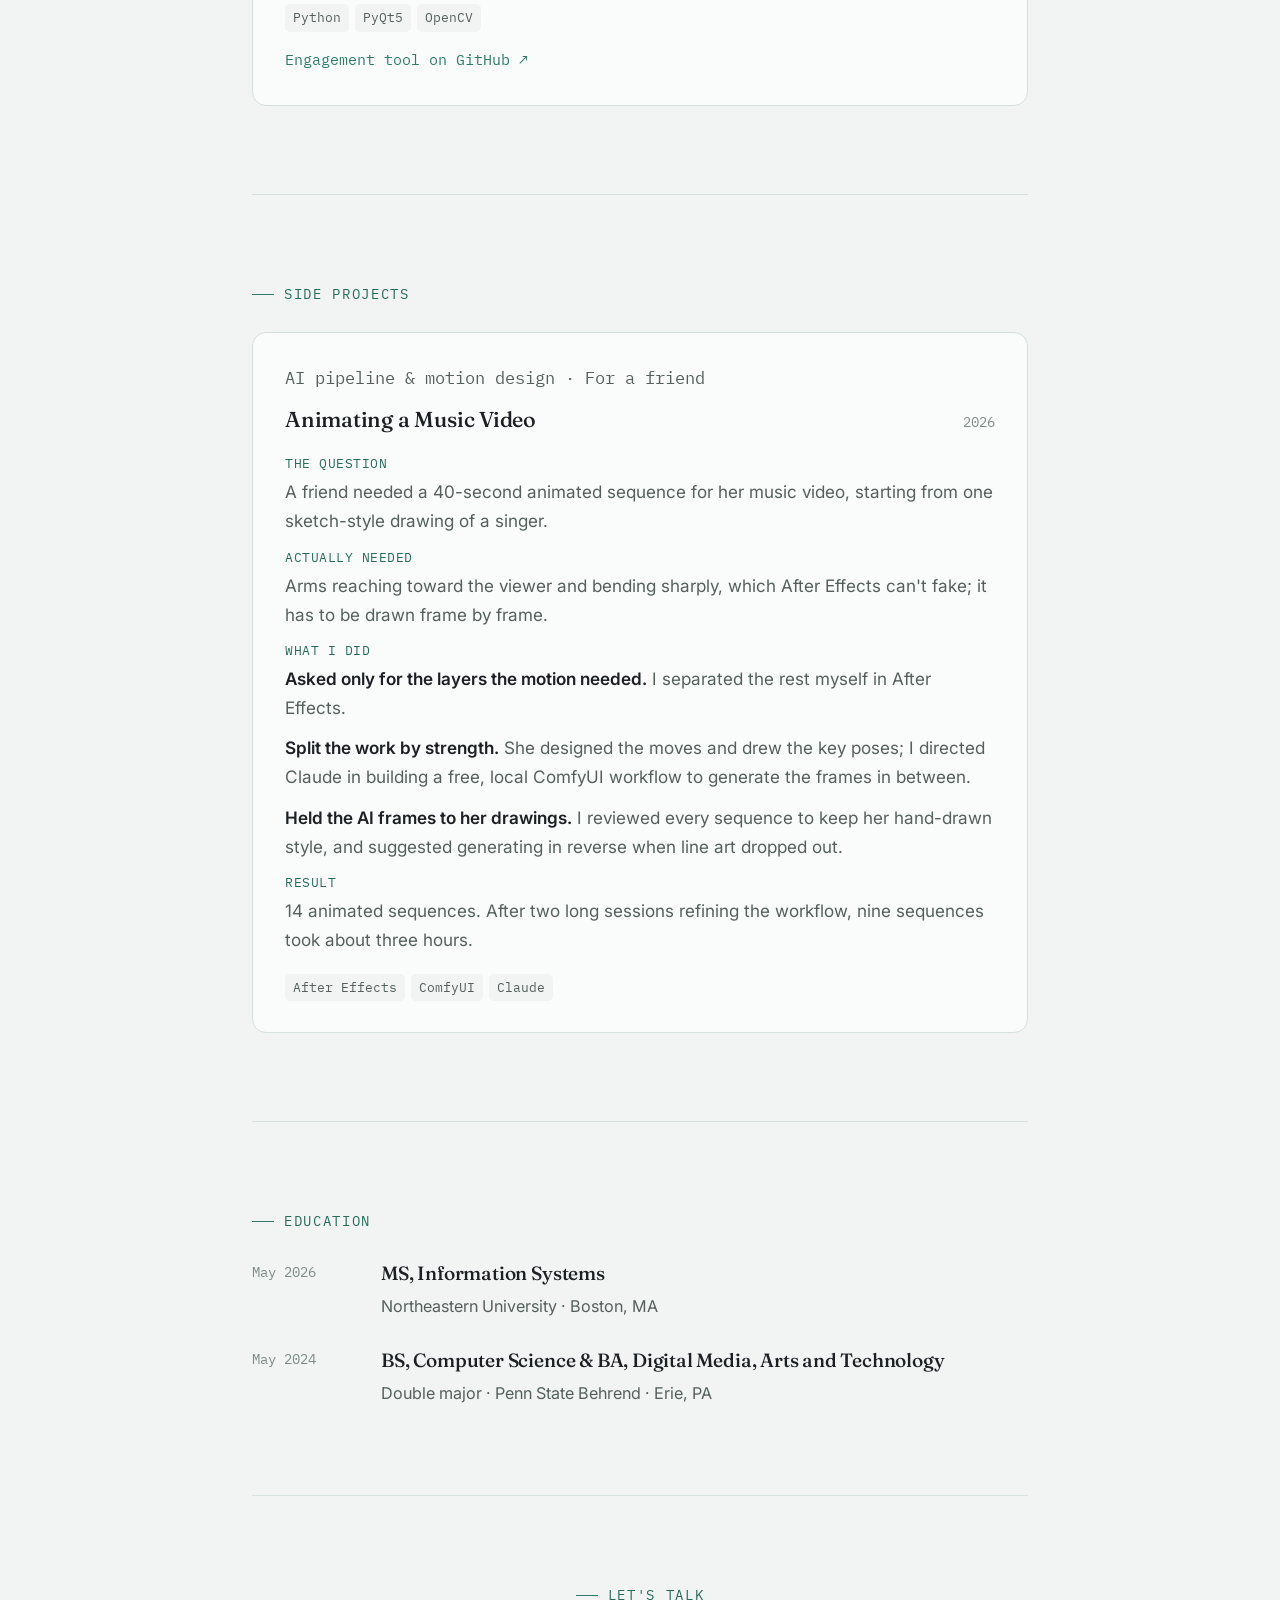
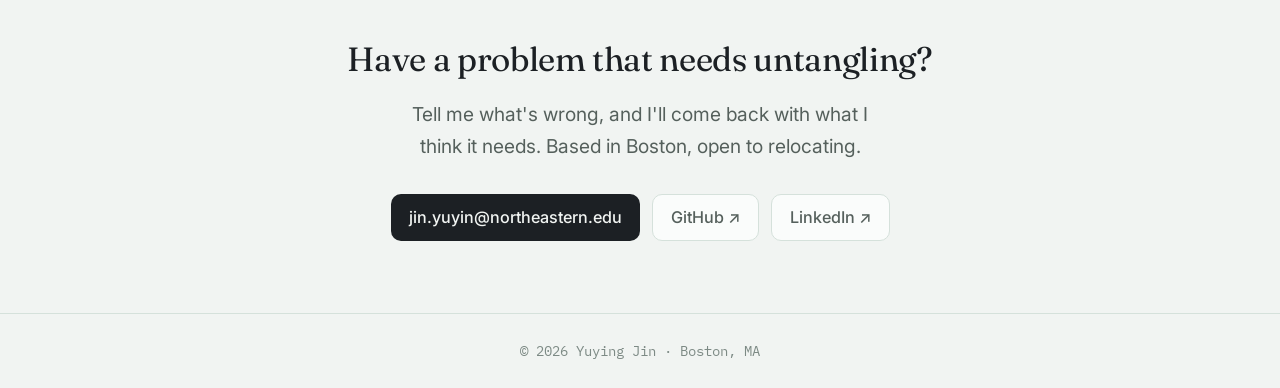
==== commit 61537313: "Rewrite the hero, add a side project, and tighten the homepage copy - New hero: "You imagine it. I m" ====
--- a/index.html
+++ b/index.html
@@ -3,8 +3,8 @@
 <head>
 <meta charset="UTF-8">
 <meta name="viewport" content="width=device-width, initial-scale=1.0">
-<title>Yuying Jin · Developer for Requirements, Systems &amp; Workflows</title>
-<meta name="description" content="Full-stack developer who turns vague needs into working systems: requirements, system and workflow design, and clean handoffs.">
+<title>Yuying Jin · Full-Stack Developer for Systems &amp; Workflows</title>
+<meta name="description" content="Full-stack developer Yuying Jin turns wish lists into working systems: requirements analysis, system and workflow design, and clean handoffs.">
 <link rel="canonical" href="https://yuying-jin.github.io/">
 <meta name="author" content="Yuying Jin">
 <meta name="google-site-verification" content="AFJgG_rHsG5r-a4M-O23NNN3hDXJreeuIgtJnZFR1L4">
@@ -13,8 +13,8 @@
 <link rel="icon" href="assets/favicon.svg" type="image/svg+xml">
 
 <meta property="og:type" content="profile">
-<meta property="og:title" content="Yuying Jin · Developer for Requirements, Systems &amp; Workflows">
-<meta property="og:description" content="I find what's actually needed behind a request, then design the system and the workflow so it keeps running after I leave.">
+<meta property="og:title" content="Yuying Jin · Full-Stack Developer for Systems &amp; Workflows">
+<meta property="og:description" content="You imagine it. I make it work. Yuying Jin, full-stack developer for requirements, system and workflow design.">
 <meta property="og:url" content="https://yuying-jin.github.io/">
 <meta property="og:site_name" content="Yuying Jin">
 <meta property="profile:first_name" content="Yuying">
@@ -81,11 +81,11 @@
   <section id="hero">
     <div class="hero-grid">
       <div>
-        <p class="eyebrow">Developer</p>
-        <h1>Tell me what's wrong. I'll find what's actually needed, and build it to <em>keep running.</em></h1>
+        <p class="eyebrow">Independent developer</p>
+        <h1>You imagine it. I make it <em>work.</em></h1>
         <p class="hero-desc">
-          I'm Yuying Jin. I start from the people who will use a system after it ships,
-          and design the data, the workflow and the handoff around what they actually need.
+          I'm Yuying Jin, a full-stack developer. You bring the wish list;
+          I work out what each item takes, then build what ships.
         </p>
         <div class="hero-actions">
           <a href="mailto:jin.yuyin@northeastern.edu" class="btn btn-dark">Get in touch</a>
@@ -133,24 +133,34 @@
     <div class="how-grid">
       <div class="how-block">
         <h3>Find the need behind the request</h3>
-        <p>Before building what's asked for, I ask who will use it and what is hard for them today.</p>
+        <p>I ask who will use it and what is hard for them today.</p>
         <p class="seen-in">Seen in <a href="#gospel-arts">Gospel Arts</a>, <a href="#scheduleease">ScheduleEase</a></p>
       </div>
       <div class="how-block">
         <h3>Turn a vision into decisions</h3>
-        <p>Non-technical clients never start from a blank page: each open question comes with a draft and my recommendation.</p>
+        <p>Every open question comes with a draft and my recommendation.</p>
         <p class="seen-in">Seen in <a href="work/gospel-arts/#collaboration">Gospel Arts</a></p>
       </div>
       <div class="how-block">
         <h3>Fix it where it starts</h3>
-        <p>I trace a problem back to its source and fix it there, not where it shows up.</p>
+        <p>When something breaks on the page, I trace it back to the step that caused it and fix it there.</p>
         <p class="seen-in">Seen in <a href="work/frankenstein-variorum/#where-to-fix">Frankenstein Variorum</a>, <a href="#student-engagement">Student Engagement</a></p>
       </div>
       <div class="how-block">
         <h3>Design the handoff</h3>
-        <p>I build systems, and the guides for them, so the people who own them can run them without me.</p>
-        <p class="seen-in">Seen in <a href="#gospel-arts">Gospel Arts</a>, <a href="#web-developer">WordPress Web Developer</a></p>
-      </div>
+        <p>Systems come with guides, so their owners can run them without me.</p>
+        <p class="seen-in">Seen in <a href="#gospel-arts">Gospel Arts</a>, <a href="work/frankenstein-variorum/#outcome">Frankenstein Variorum</a>, <a href="#web-developer">WordPress Web Developer</a></p>
+      </div>
+    </div>
+  </section>
+
+  <!-- SKILLS -->
+  <section id="skills">
+    <h2 class="eyebrow">Tools I reach for</h2>
+    <div class="skill-rows">
+      <div class="skill-row"><h3>Websites &amp; web apps</h3><p>React, TypeScript, Next.js, Astro, accessibility</p></div>
+      <div class="skill-row"><h3>Content &amp; data</h3><p>Sanity CMS, Python, XSLT, shell</p></div>
+      <div class="skill-row"><h3>Backend</h3><p>Java Spring Boot</p></div>
     </div>
   </section>
 
@@ -163,14 +173,14 @@
         <h3>Gospel Arts Website</h3>
         <span class="case-date">Sep 2026 – Present</span>
       </div>
-      <p class="case-org">Website Architect &amp; Developer · Boston, MA</p>
+      <p class="case-org">Website Architect &amp; Developer · Independent · Remote</p>
       <ul class="case-badges"><li>Client collaboration</li><li>Requirements</li><li>Workflow design</li><li>Visual design</li></ul>
       <div class="case-rows">
-        <div class="case-row"><div class="k">Starting point</div><div class="v">An artist who paints a scripture every week came with a list of wishes and no idea what a professional website has to consider. They imagine; I make it work.</div></div>
+        <div class="case-row"><div class="k">Starting point</div><div class="v">An artist who paints a scripture every week came with a list of wishes and no idea what a professional website has to consider.</div></div>
         <div class="case-row"><div class="k">How I work</div><div class="v">I ask the questions they didn't know to ask, check each new idea against what it would take, and bring every open decision with a draft and my recommendation.</div></div>
-        <div class="case-row"><div class="k">What I design</div><div class="v">Each one-off request becomes a workflow they can repeat. "I'd like to upload my own work" became a full artwork management flow with guides. "Watermark every painting" became a watermark step in every future upload. I also designed the site's look, drawn from the artist's paintings and from everyday life.</div></div>
-      </div>
-      <ul class="case-tools" aria-label="Tools"><li class="pill">Next.js</li><li class="pill">TypeScript</li><li class="pill">Sanity CMS</li><li class="pill">i18n</li><li class="pill">Vercel</li><li class="pill">Cloudflare</li><li class="pill">Playwright</li></ul>
+        <div class="case-row"><div class="k">What I design</div><div class="v">One-off requests become repeatable workflows: "I'd like to upload my own work" became a guided artwork management flow, and "watermark every painting" became a step in every upload. I also designed the site's look, drawn from the artist's paintings.</div></div>
+      </div>
+      <ul class="case-tools" aria-label="Tools"><li class="pill">Next.js</li><li class="pill">TypeScript</li><li class="pill">Sanity CMS</li><li class="pill">i18n</li><li class="pill">Vercel</li><li class="pill">Cloudflare</li></ul>
       <div class="case-links">
         <a href="work/gospel-arts/" class="case-link primary">Read the Gospel Arts case study →</a>
         <a href="https://www.sjgart.org/" target="_blank" rel="noopener" class="case-link">Live site ↗</a>
@@ -185,10 +195,9 @@
       <p class="case-org">Research Assistant &amp; Co-author · Digital Humanities Lab, Penn State</p>
       <ul class="case-badges"><li>Pipeline automation</li><li>Viewer UX</li><li>Root-cause fixes</li></ul>
       <div class="case-rows">
-        <div class="case-row"><div class="k">Starting point</div><div class="v">A multi-year digital research project comparing five editions of <em>Frankenstein</em> (1816–1831). I started by running its data scripts, proofreading the output and logging errors.</div></div>
-        <div class="case-row"><div class="k">How it grew</div><div class="v">Pair programming with my advisor, Elisa Beshero-Bondar, I worked out what the scripts did and proposed fixes for the errors behind them. Once debugging had shown me what every code file did, I took on automating the collation step and then the post-collation pipeline, more than a dozen scripts that now run as one command in about 2.5 hours, so new proofreaders could process data themselves while I fixed what their feedback found.</div></div>
-        <div class="case-row"><div class="k">Then the website</div><div class="v">I proposed testing the processed data on the website, learned React from zero on a starter Astro project, and rebuilt the prototype into the project's public viewer: smooth switching between editions, jumping straight to a variant in context, and chapters that line up even when editions number them differently.</div></div>
-        <div class="case-row"><div class="k">Outcome</div><div class="v">Code in five of the project's repositories, a co-author credit on the project, a talk at the 2023 Keystone Digital Humanities Conference, and a tool now used at other universities.</div></div>
+        <div class="case-row"><div class="k">Starting point</div><div class="v">A multi-year research project comparing five editions of <em>Frankenstein</em> (1816–1831). I started by proofreading the output of its data scripts.</div></div>
+        <div class="case-row"><div class="k">How it grew</div><div class="v">Once I knew what every text-processing script did, I automated the data pipeline: more than a dozen scripts now run as one command in about 2.5 hours. Then I learned React from zero and rebuilt the prototype into the project's public viewer.</div></div>
+        <div class="case-row"><div class="k">Outcome</div><div class="v">Code in five of the project's repositories, a co-author credit, a talk at the 2023 Keystone Digital Humanities Conference, and a tool now used at other universities.</div></div>
       </div>
       <ul class="case-tools" aria-label="Tools"><li class="pill">React</li><li class="pill">TypeScript</li><li class="pill">Astro</li><li class="pill">Shell</li><li class="pill">XSLT</li><li class="pill">TEI/XML</li></ul>
       <div class="case-links">
@@ -206,8 +215,8 @@
       <p class="case-org">Penn State Behrend</p>
       <ul class="case-badges"><li>Design-faithful migration</li><li>Non-technical handoff</li><li>Information architecture</li></ul>
       <ul class="plain">
-        <li><strong>Gave a student club its website back.</strong> After the site's team graduated, its code sat in a GitHub repository nobody maintained. I rebuilt it in WordPress to match the original design exactly, so the club kept its look and new members can be given access and edit pages without a GitHub account or a developer.</li>
-        <li><strong>Gave a program's resources a home.</strong> The DIGIT program's links lived in one professor's Word document. I turned them into a categorized resource site with navigation that stays in view while scrolling.</li>
+        <li><strong>Gave a student club its website back.</strong> Its code sat unmaintained after the team graduated. I rebuilt it in WordPress to match the original design, so members can edit pages without a developer.</li>
+        <li><strong>Moved a program's resources out of a Word document.</strong> The DIGIT program's links lived in one professor's file; I turned them into a categorized resource site.</li>
       </ul>
       <ul class="case-tools" aria-label="Tools"><li class="pill">WordPress</li><li class="pill">Divi</li><li class="pill">JavaScript</li></ul>
     </article>
@@ -222,8 +231,8 @@
         <p class="proj-num">Requirements modeling · 2-person team</p>
         <div class="proj-head"><h3>ScheduleEase</h3><span class="case-date">2023</span></div>
         <p><span class="proj-label">The question</span>"What do I still need to graduate?" Penn State's CS and SE degree requirements are nested and full of exceptions, and students lose track of them.</p>
-        <p><span class="proj-label">Actually needed</span>A trustworthy answer, checked against every rule, built from data students actually have.</p>
-        <p><span class="proj-label">What I did</span><strong>Rules too tangled to check by hand.</strong> The requirements nest and carry exceptions, so I modeled them as structured data that a rule-matching engine can check a student's record against.</p>
+        <p><span class="proj-label">Actually needed</span>An answer students can trust, checked against every rule and built from records they already have.</p>
+        <p><span class="proj-label">What I did</span><strong>Rules too tangled to check by hand.</strong> I modeled the requirements as structured data that a rule-matching engine can check a student's record against.</p>
         <p><strong>No source for completed courses.</strong> There was no API to pull them, so I used the unofficial transcript students can export from the school portal, and wrote a parser that gets clean course records out of its malformed HTML.</p>
         <p><span class="proj-label">Result</span>Caught real discrepancies before they could mislead a student, such as honors sections not being counted toward the base course they satisfy.</p>
         <ul class="proj-tags" aria-label="Tools"><li class="proj-tag">Java</li><li class="proj-tag">Spring Boot</li><li class="proj-tag">Rule engine</li><li class="proj-tag">HTML parsing</li></ul>
@@ -233,12 +242,11 @@
       <article class="proj-card" id="student-engagement">
         <p class="proj-num">Systems integration · Senior capstone, 4-person team</p>
         <div class="proj-head"><h3>Measuring Student Engagement</h3><span class="case-date">2023 – 2024</span></div>
-        <p><span class="proj-label">The question</span>Researchers wanted to measure how engaged students are while they read and watch course material. Teammates built the eye tracking and facial-expression analysis.</p>
-        <p><span class="proj-label">Actually needed</span>One ready-to-run tool that takes a participant through a whole session, from consent and a pre-survey through the reading, video and quiz, while those modules record alongside, without crashing partway.</p>
-        <p><span class="proj-label">What I did</span><strong>Every participant must go through the same steps.</strong> I built the controller that runs the session in order, from consent to the final quiz, while my teammates' modules record alongside.</p>
-        <p><strong>Study materials must be easy to read.</strong> The consent form, instructions, surveys, and each reading or video with its quiz live in YAML files, one folder per material. YAML's indented syntax reads like the Python codebase, so people and scripts can both read it.</p>
-        <p><strong>Sessions must run reliably.</strong> Every so often, without a clear pattern, a session crashed. The lab computer has one webcam, but each part of the app opened its own connection to it, and now and then those connections collided. I made the app open the camera once and share that one connection with every part that needs it, which ended the random crashes.</p>
-        <p><span class="proj-label">Result</span>Ran real sessions with 17 participants and produced a dataset the team validated their models against.</p>
+        <p><span class="proj-label">The question</span>Researchers wanted to measure how engaged students are with course material. Teammates built the eye tracking and facial-expression analysis.</p>
+        <p><span class="proj-label">Actually needed</span>One tool that runs a whole session, from consent to the final quiz, with those modules recording alongside, and never crashes partway.</p>
+        <p><span class="proj-label">What I did</span><strong>Random crashes, no clear pattern.</strong> The lab computer has one webcam, but each part of the app opened its own connection to it, and now and then they collided. I made the app open the camera once and share it, which ended the crashes.</p>
+        <p><strong>Every participant, the same steps.</strong> I built the controller that runs the session in order, with every study material in its own folder of readable YAML files.</p>
+        <p><span class="proj-label">Result</span>Ran real sessions with 17 participants; the team validated their models against the dataset.</p>
         <ul class="proj-tags" aria-label="Tools"><li class="proj-tag">Python</li><li class="proj-tag">PyQt5</li><li class="proj-tag">OpenCV</li></ul>
         <a href="https://github.com/neha26pp/MLEngagementTool" target="_blank" rel="noopener" class="proj-link">Engagement tool on GitHub ↗</a>
       </article>
@@ -246,15 +254,23 @@
     </div>
   </section>
 
-  <!-- SKILLS -->
-  <section id="skills">
-    <h2 class="eyebrow">Tools I reach for</h2>
-    <div class="skill-rows">
-      <div class="skill-row"><h3>Websites &amp; web apps</h3><p>Next.js, React, TypeScript, Astro, i18n, accessibility (WCAG 2.1 AA)</p></div>
-      <div class="skill-row"><h3>Content &amp; data</h3><p>Sanity CMS, Python, HTML/XML parsing, XSLT, shell</p></div>
-      <div class="skill-row"><h3>Backend &amp; APIs</h3><p>Java Spring Boot, Node.js, REST, MongoDB, SQL Server</p></div>
-      <div class="skill-row"><h3>Shipping &amp; quality</h3><p>Vercel previews, GitHub Actions, Playwright, SEO and structured data</p></div>
-      <div class="skill-row"><h3>Mobile</h3><p>React Native, Expo</p></div>
+  <!-- SIDE PROJECTS -->
+  <section id="side-projects">
+    <h2 class="eyebrow">Side Projects</h2>
+    <div class="proj-list">
+
+      <article class="proj-card" id="music-video">
+        <p class="proj-num">AI pipeline &amp; motion design · For a friend</p>
+        <div class="proj-head"><h3>Animating a Music Video</h3><span class="case-date">2026</span></div>
+        <p><span class="proj-label">The question</span>A friend needed a 40-second animated sequence for her music video, starting from one sketch-style drawing of a singer.</p>
+        <p><span class="proj-label">Actually needed</span>Arms reaching toward the viewer and bending sharply, which After Effects can't fake; it has to be drawn frame by frame.</p>
+        <p><span class="proj-label">What I did</span><strong>Asked only for the layers the motion needed.</strong> I separated the rest myself in After Effects.</p>
+        <p><strong>Split the work by strength.</strong> She designed the moves and drew the key poses; I directed Claude in building a free, local ComfyUI workflow to generate the frames in between.</p>
+        <p><strong>Held the AI frames to her drawings.</strong> I reviewed every sequence to keep her hand-drawn style, and suggested generating in reverse when line art dropped out.</p>
+        <p><span class="proj-label">Result</span>14 animated sequences. After two long sessions refining the workflow, nine sequences took about three hours.</p>
+        <ul class="proj-tags" aria-label="Tools"><li class="proj-tag">After Effects</li><li class="proj-tag">ComfyUI</li><li class="proj-tag">Claude</li></ul>
+      </article>
+
     </div>
   </section>
 
@@ -283,7 +299,7 @@
   <section id="contact">
     <p class="eyebrow" style="justify-content:center;">Let's talk</p>
     <h2 class="title">Have a problem that needs untangling?</h2>
-    <p class="sub">Tell me what's wrong, and I'll come back with what I think is actually needed. Based in Boston, open to relocating.</p>
+    <p class="sub">Tell me what's wrong, and I'll come back with what I think it needs. Based in Boston, open to relocating.</p>
     <div class="contact-links">
       <a href="mailto:jin.yuyin@northeastern.edu" class="btn btn-dark">jin.yuyin@northeastern.edu</a>
       <a href="https://github.com/Yuying-Jin" target="_blank" rel="noopener" class="btn btn-outline">GitHub ↗</a>
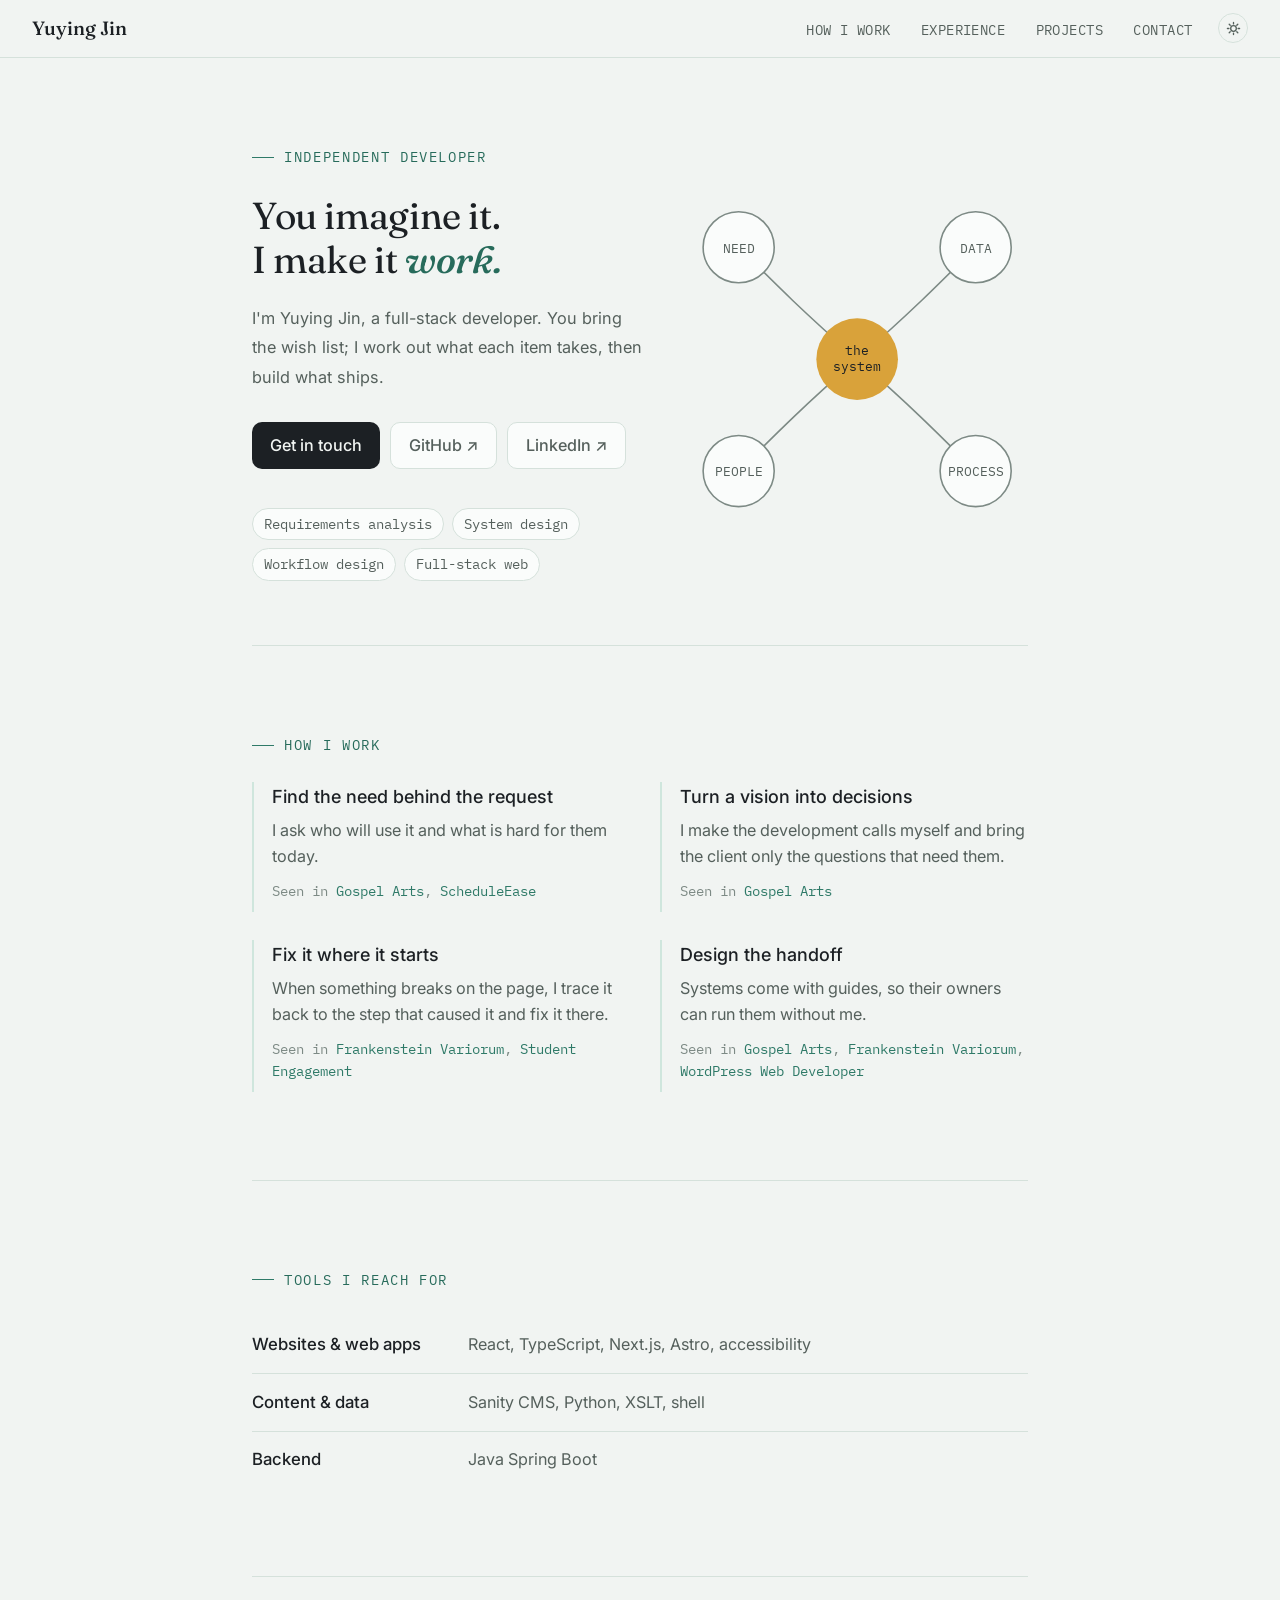
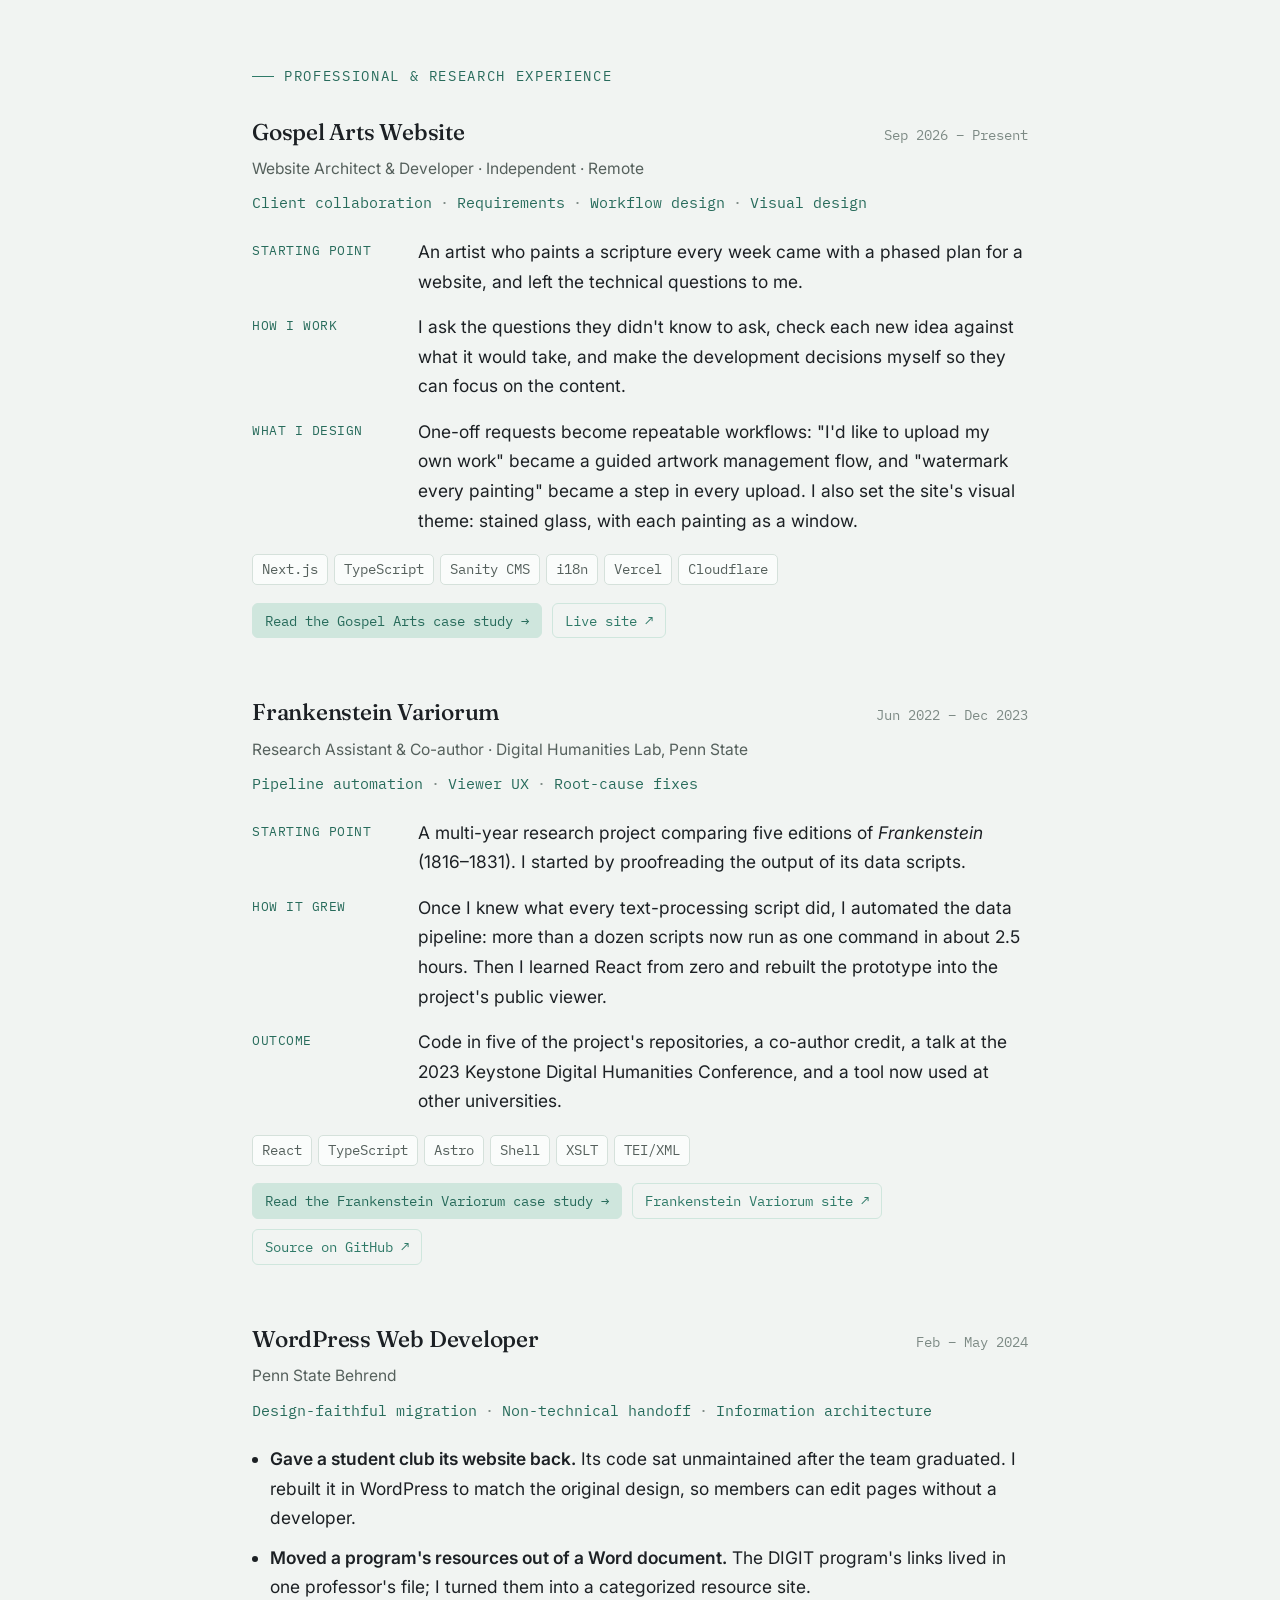
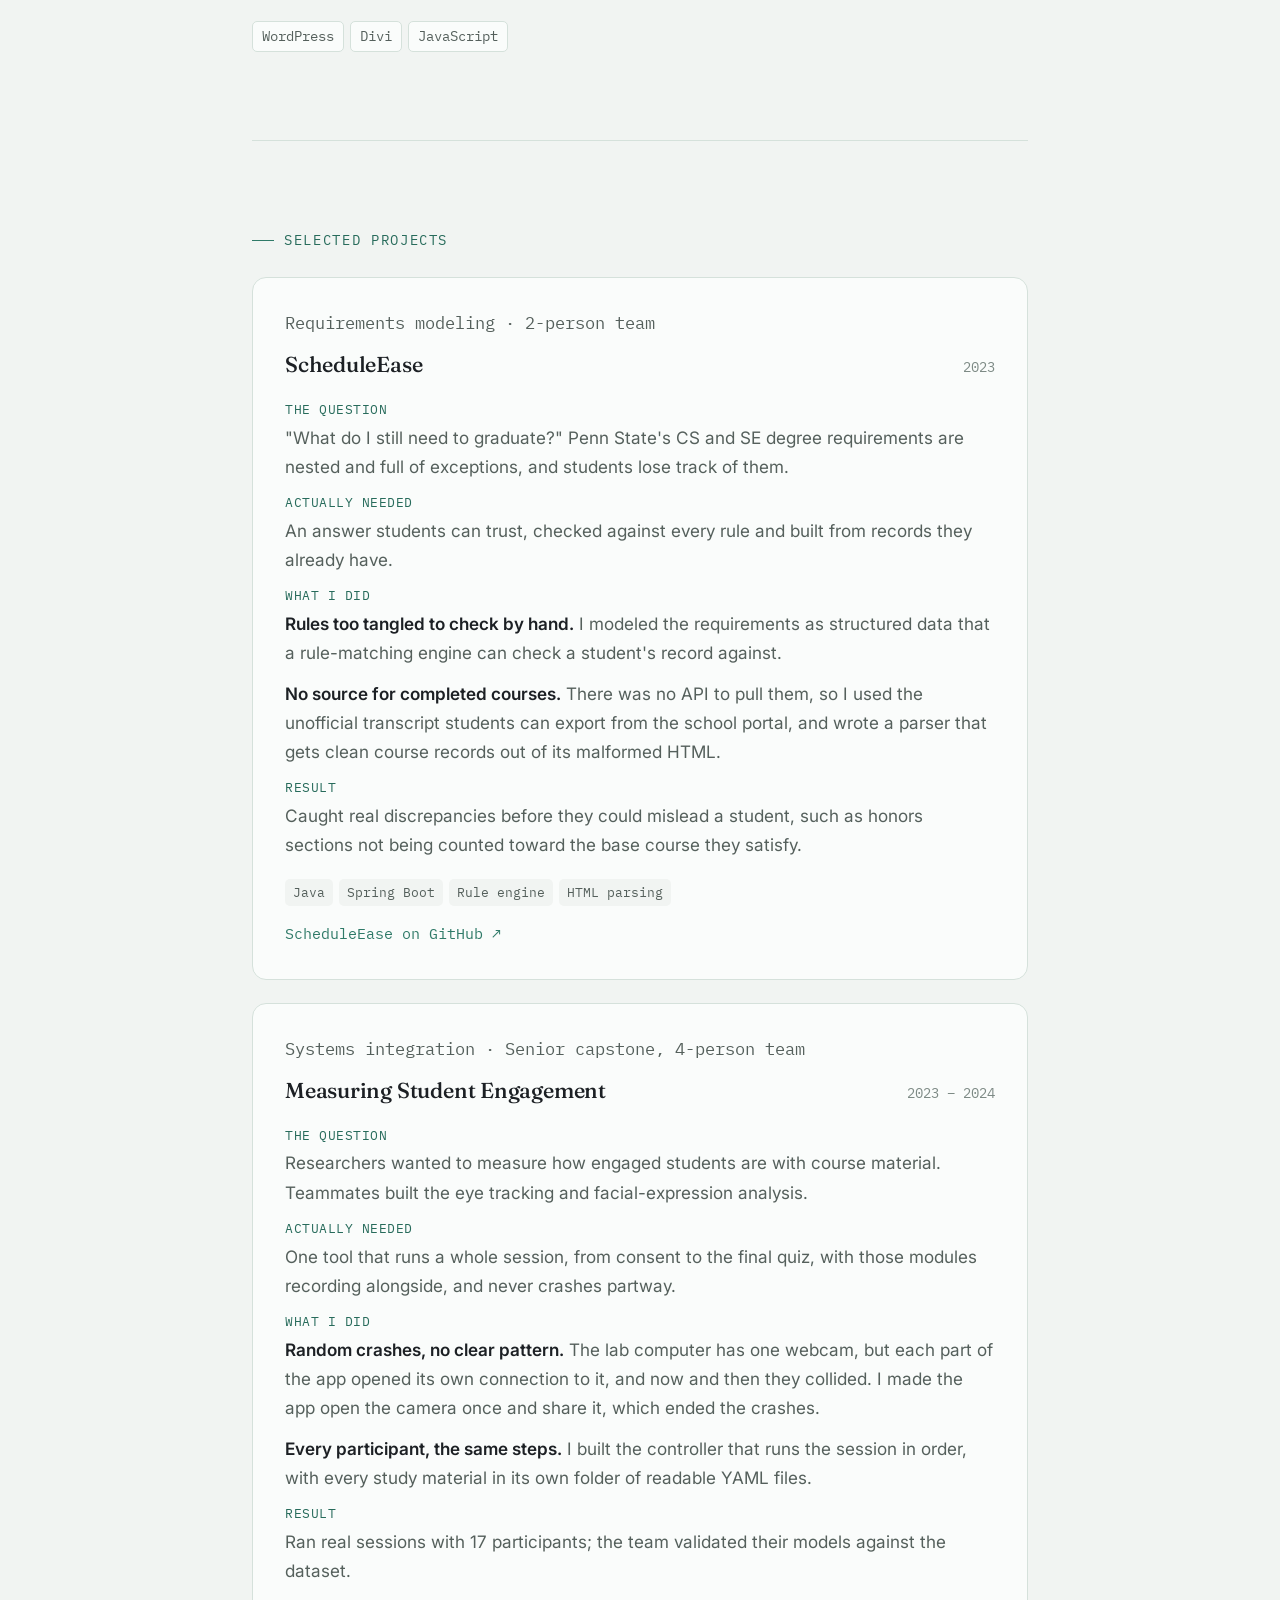
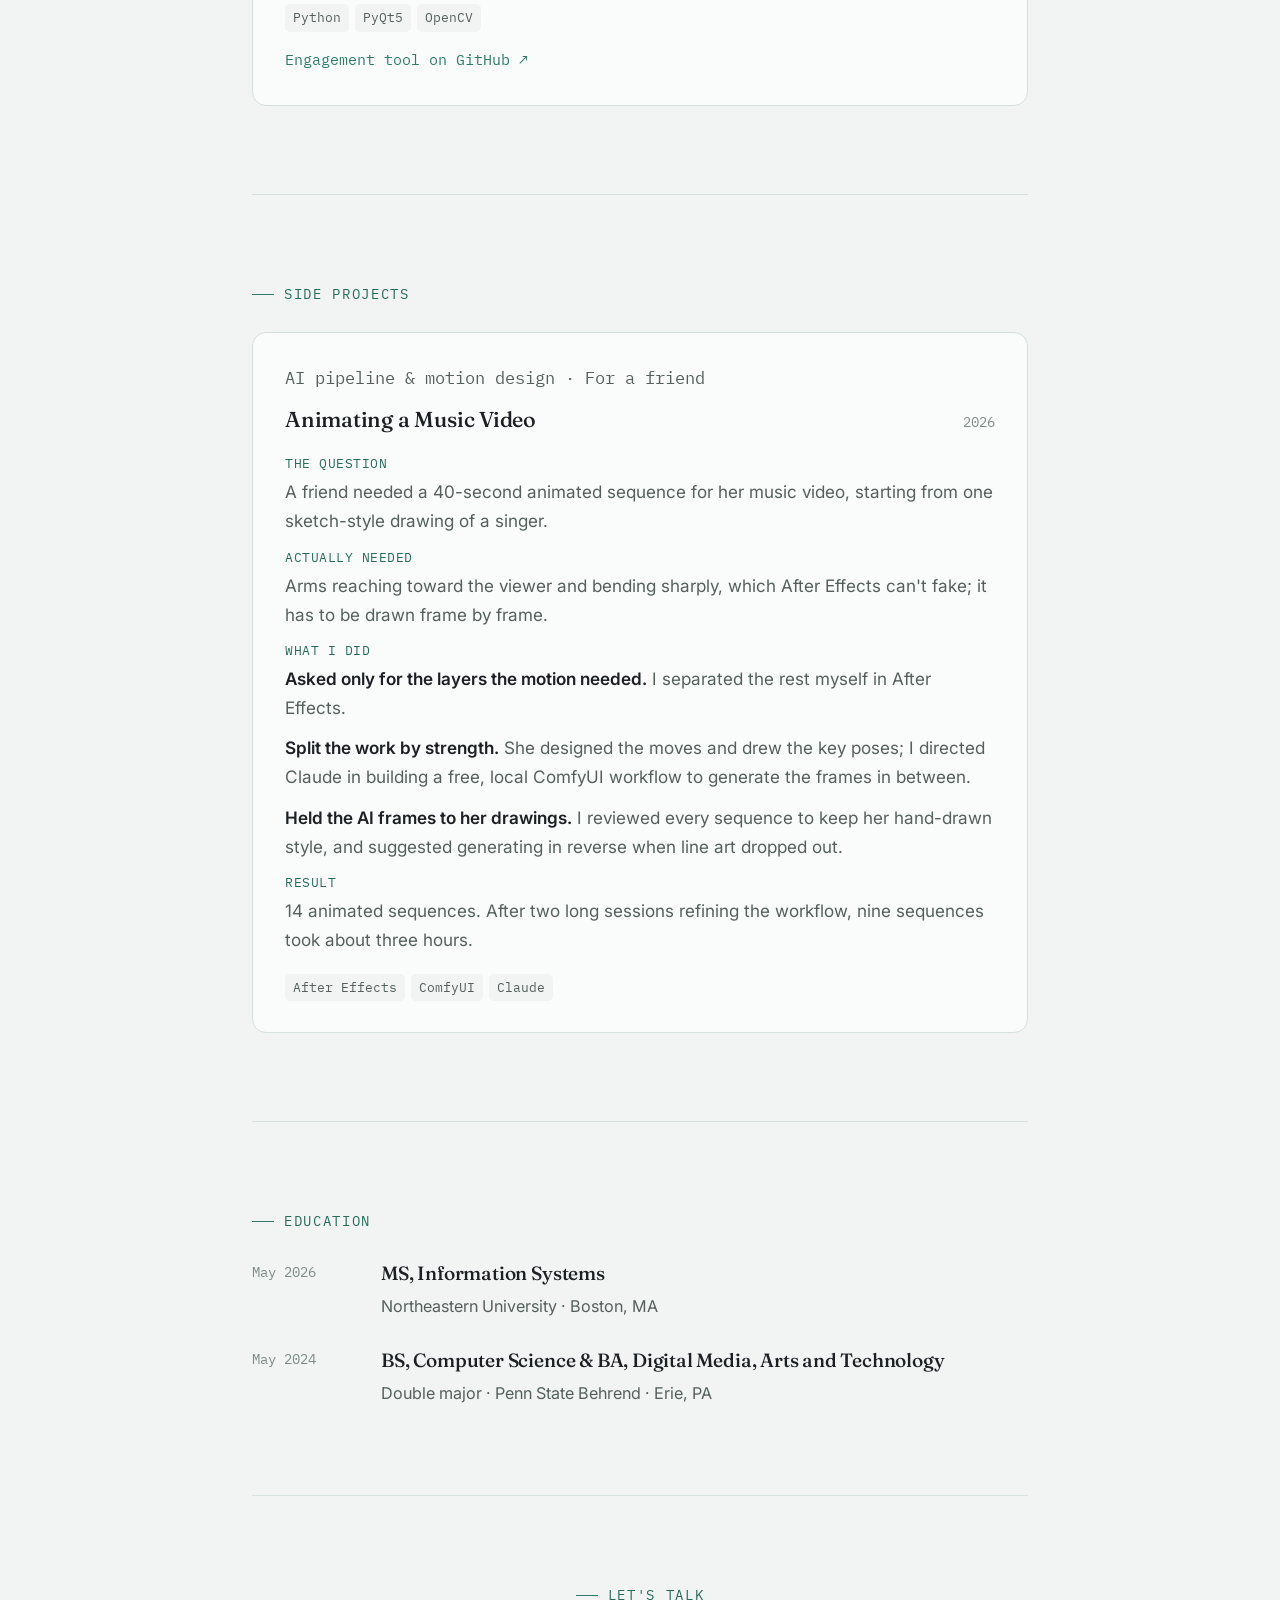
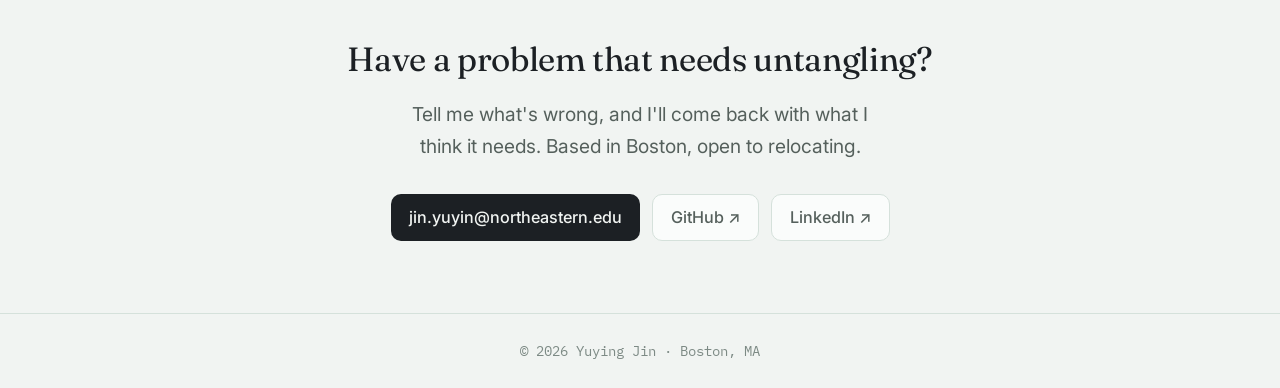
==== commit 38f96434: "Correct the Gospel Arts case study against the project records - Describe the artist's starting poin" ====
--- a/index.html
+++ b/index.html
@@ -138,7 +138,7 @@
       </div>
       <div class="how-block">
         <h3>Turn a vision into decisions</h3>
-        <p>Every open question comes with a draft and my recommendation.</p>
+        <p>I make the development calls myself and bring the client only the questions that need them.</p>
         <p class="seen-in">Seen in <a href="work/gospel-arts/#collaboration">Gospel Arts</a></p>
       </div>
       <div class="how-block">
@@ -176,9 +176,9 @@
       <p class="case-org">Website Architect &amp; Developer · Independent · Remote</p>
       <ul class="case-badges"><li>Client collaboration</li><li>Requirements</li><li>Workflow design</li><li>Visual design</li></ul>
       <div class="case-rows">
-        <div class="case-row"><div class="k">Starting point</div><div class="v">An artist who paints a scripture every week came with a list of wishes and no idea what a professional website has to consider.</div></div>
-        <div class="case-row"><div class="k">How I work</div><div class="v">I ask the questions they didn't know to ask, check each new idea against what it would take, and bring every open decision with a draft and my recommendation.</div></div>
-        <div class="case-row"><div class="k">What I design</div><div class="v">One-off requests become repeatable workflows: "I'd like to upload my own work" became a guided artwork management flow, and "watermark every painting" became a step in every upload. I also designed the site's look, drawn from the artist's paintings.</div></div>
+        <div class="case-row"><div class="k">Starting point</div><div class="v">An artist who paints a scripture every week came with a phased plan for a website, and left the technical questions to me.</div></div>
+        <div class="case-row"><div class="k">How I work</div><div class="v">I ask the questions they didn't know to ask, check each new idea against what it would take, and make the development decisions myself so they can focus on the content.</div></div>
+        <div class="case-row"><div class="k">What I design</div><div class="v">One-off requests become repeatable workflows: "I'd like to upload my own work" became a guided artwork management flow, and "watermark every painting" became a step in every upload. I also set the site's visual theme: stained glass, with each painting as a window.</div></div>
       </div>
       <ul class="case-tools" aria-label="Tools"><li class="pill">Next.js</li><li class="pill">TypeScript</li><li class="pill">Sanity CMS</li><li class="pill">i18n</li><li class="pill">Vercel</li><li class="pill">Cloudflare</li></ul>
       <div class="case-links">
